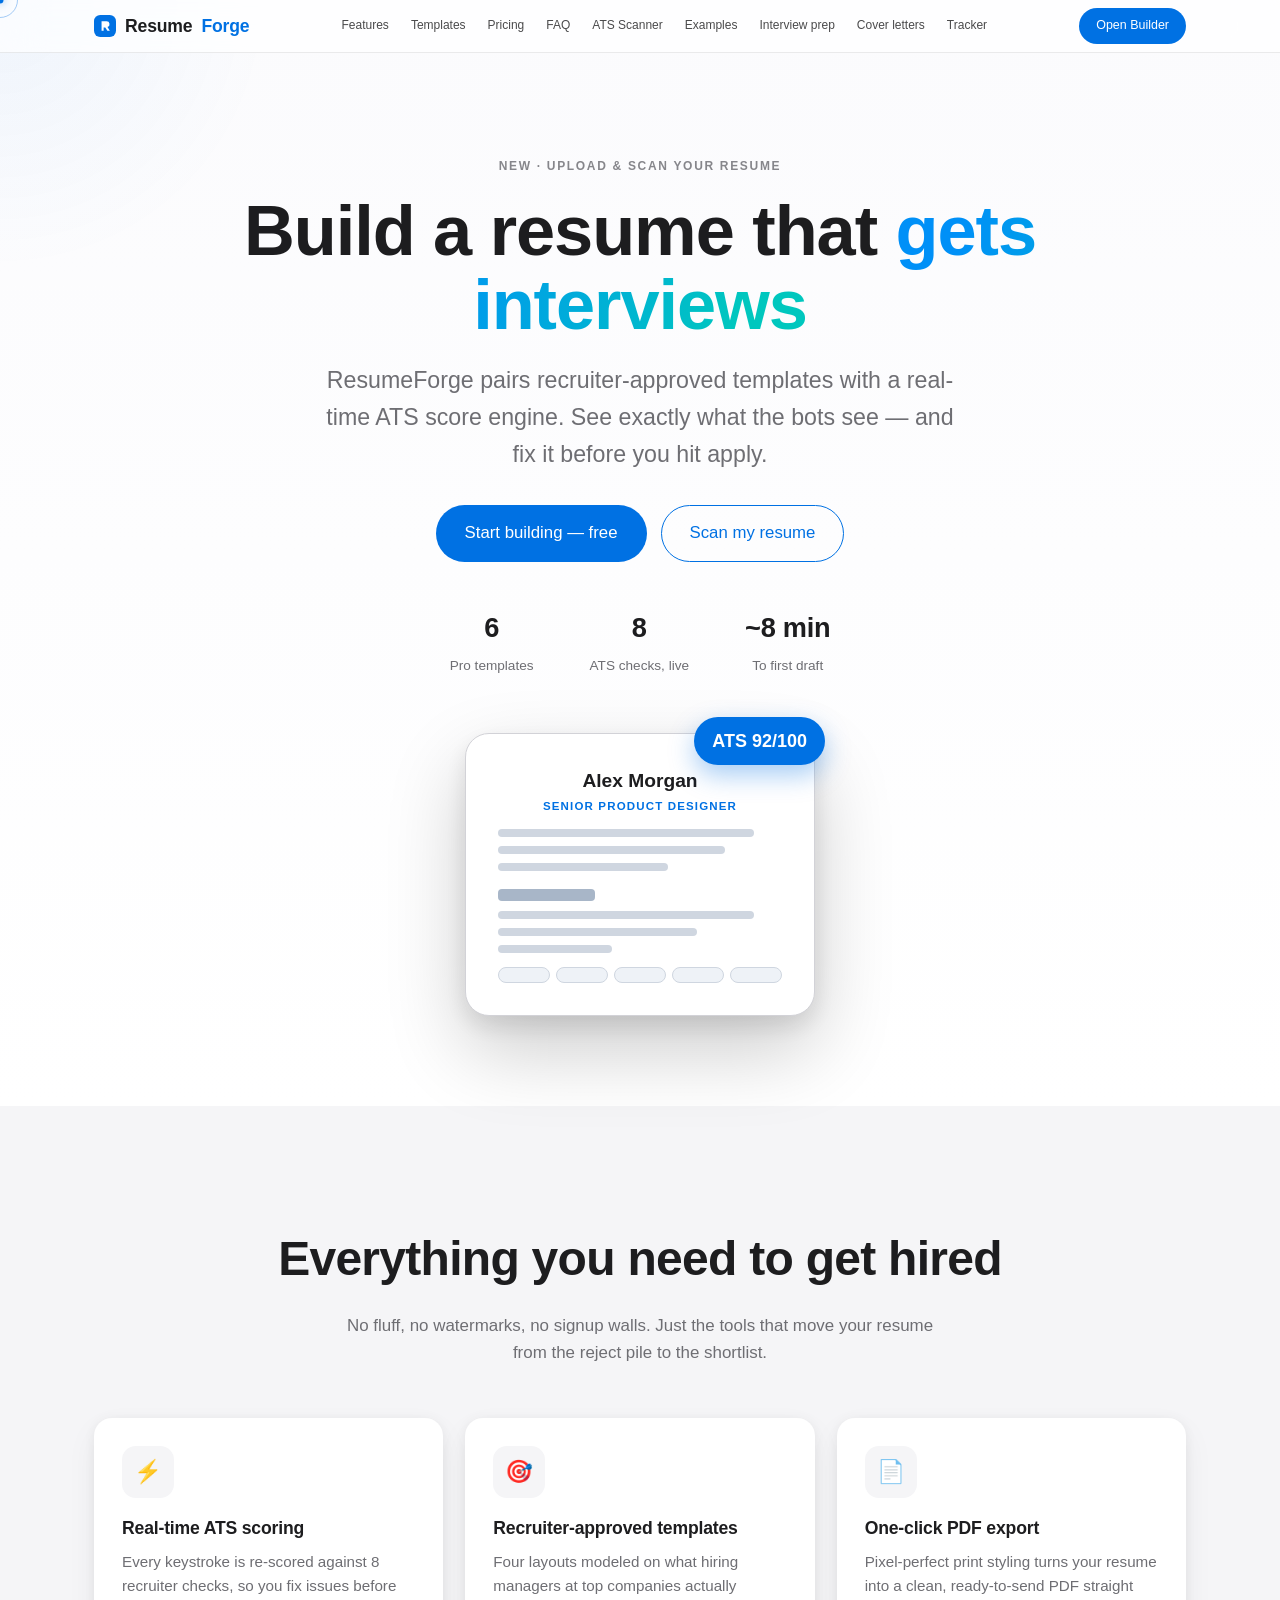
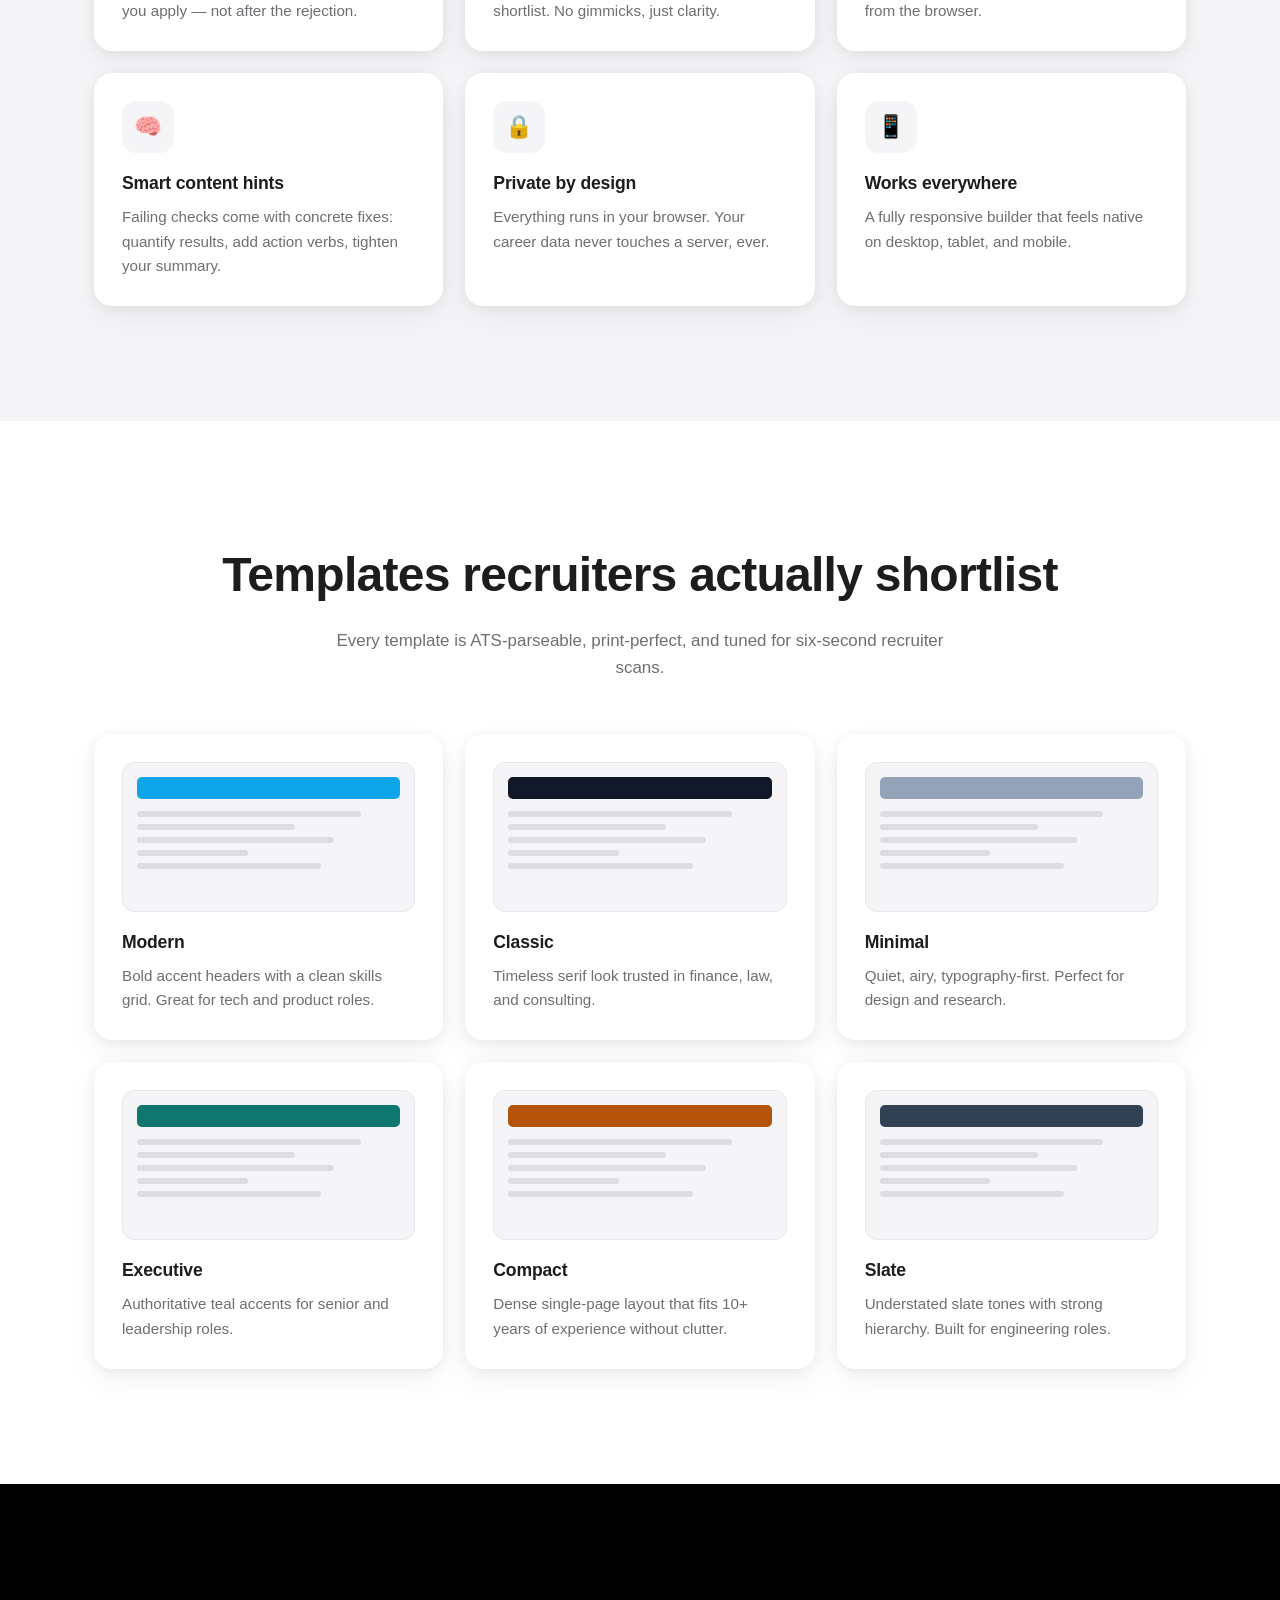
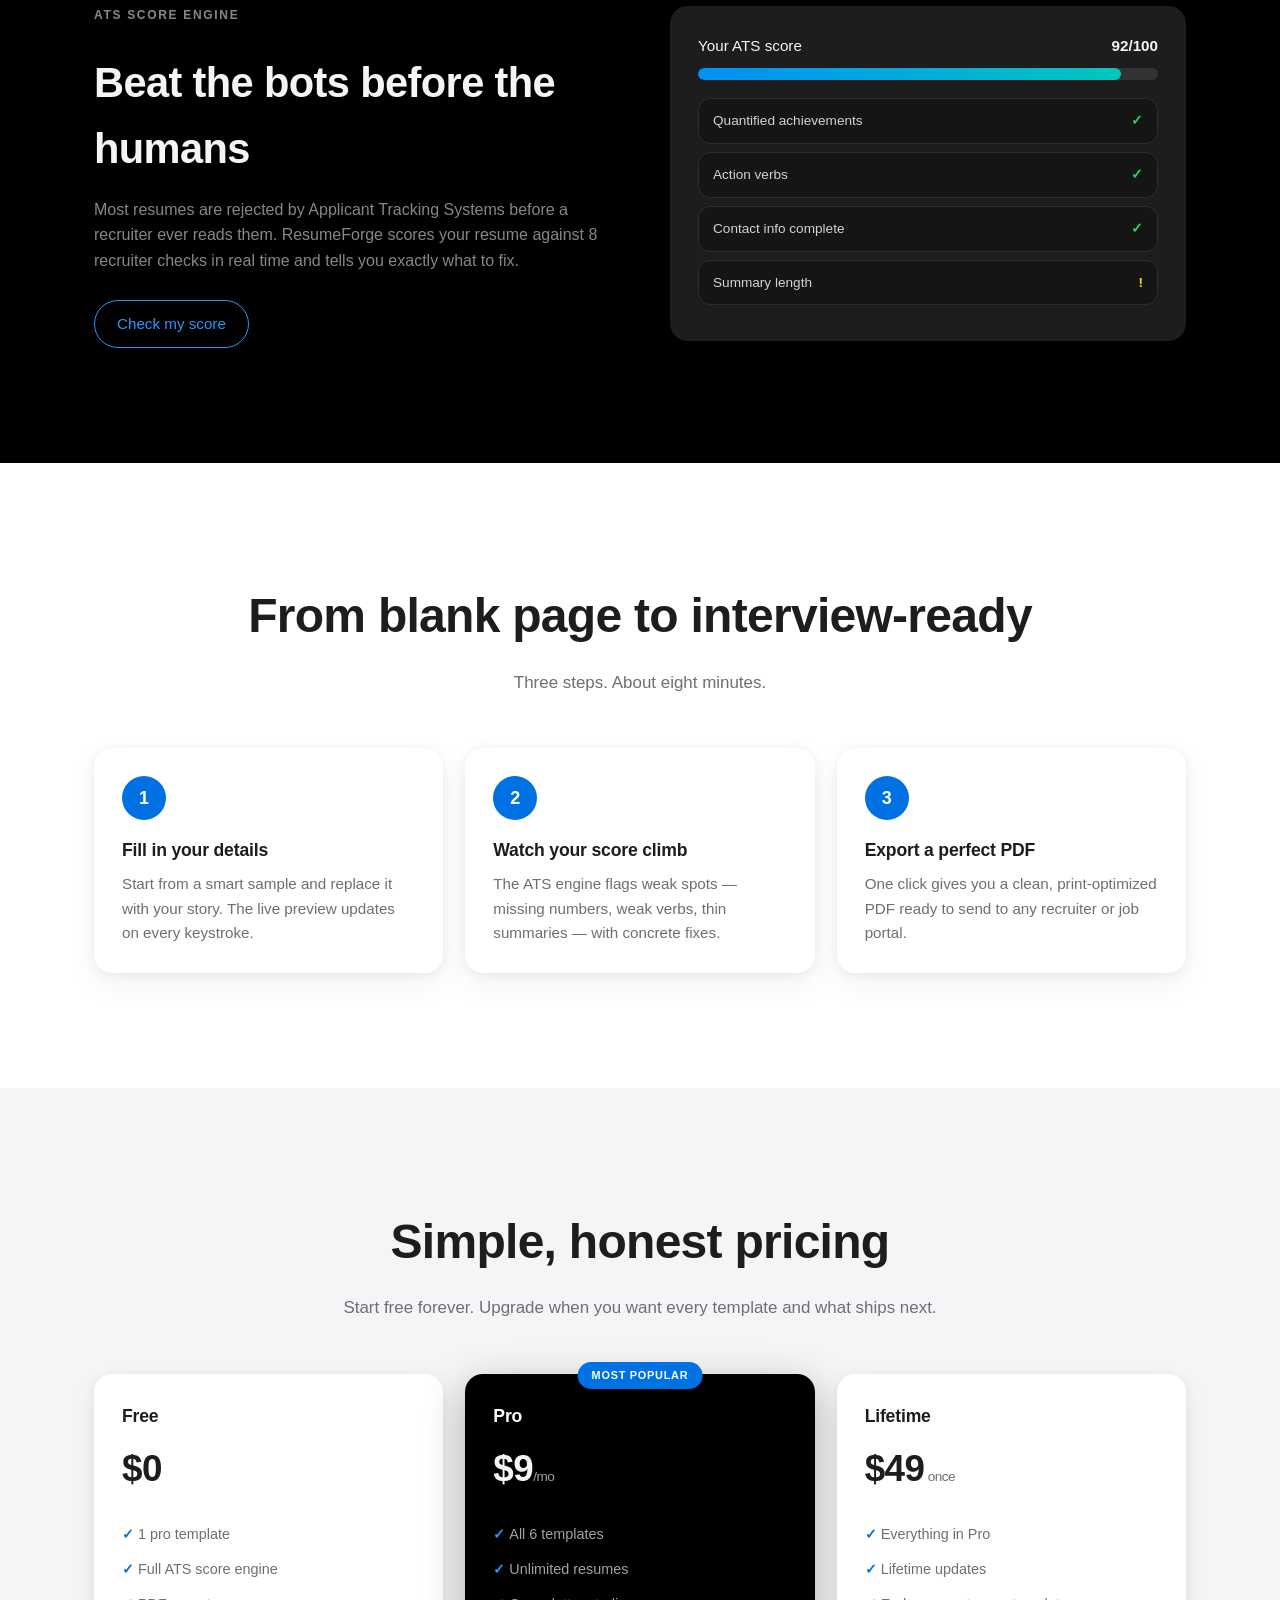
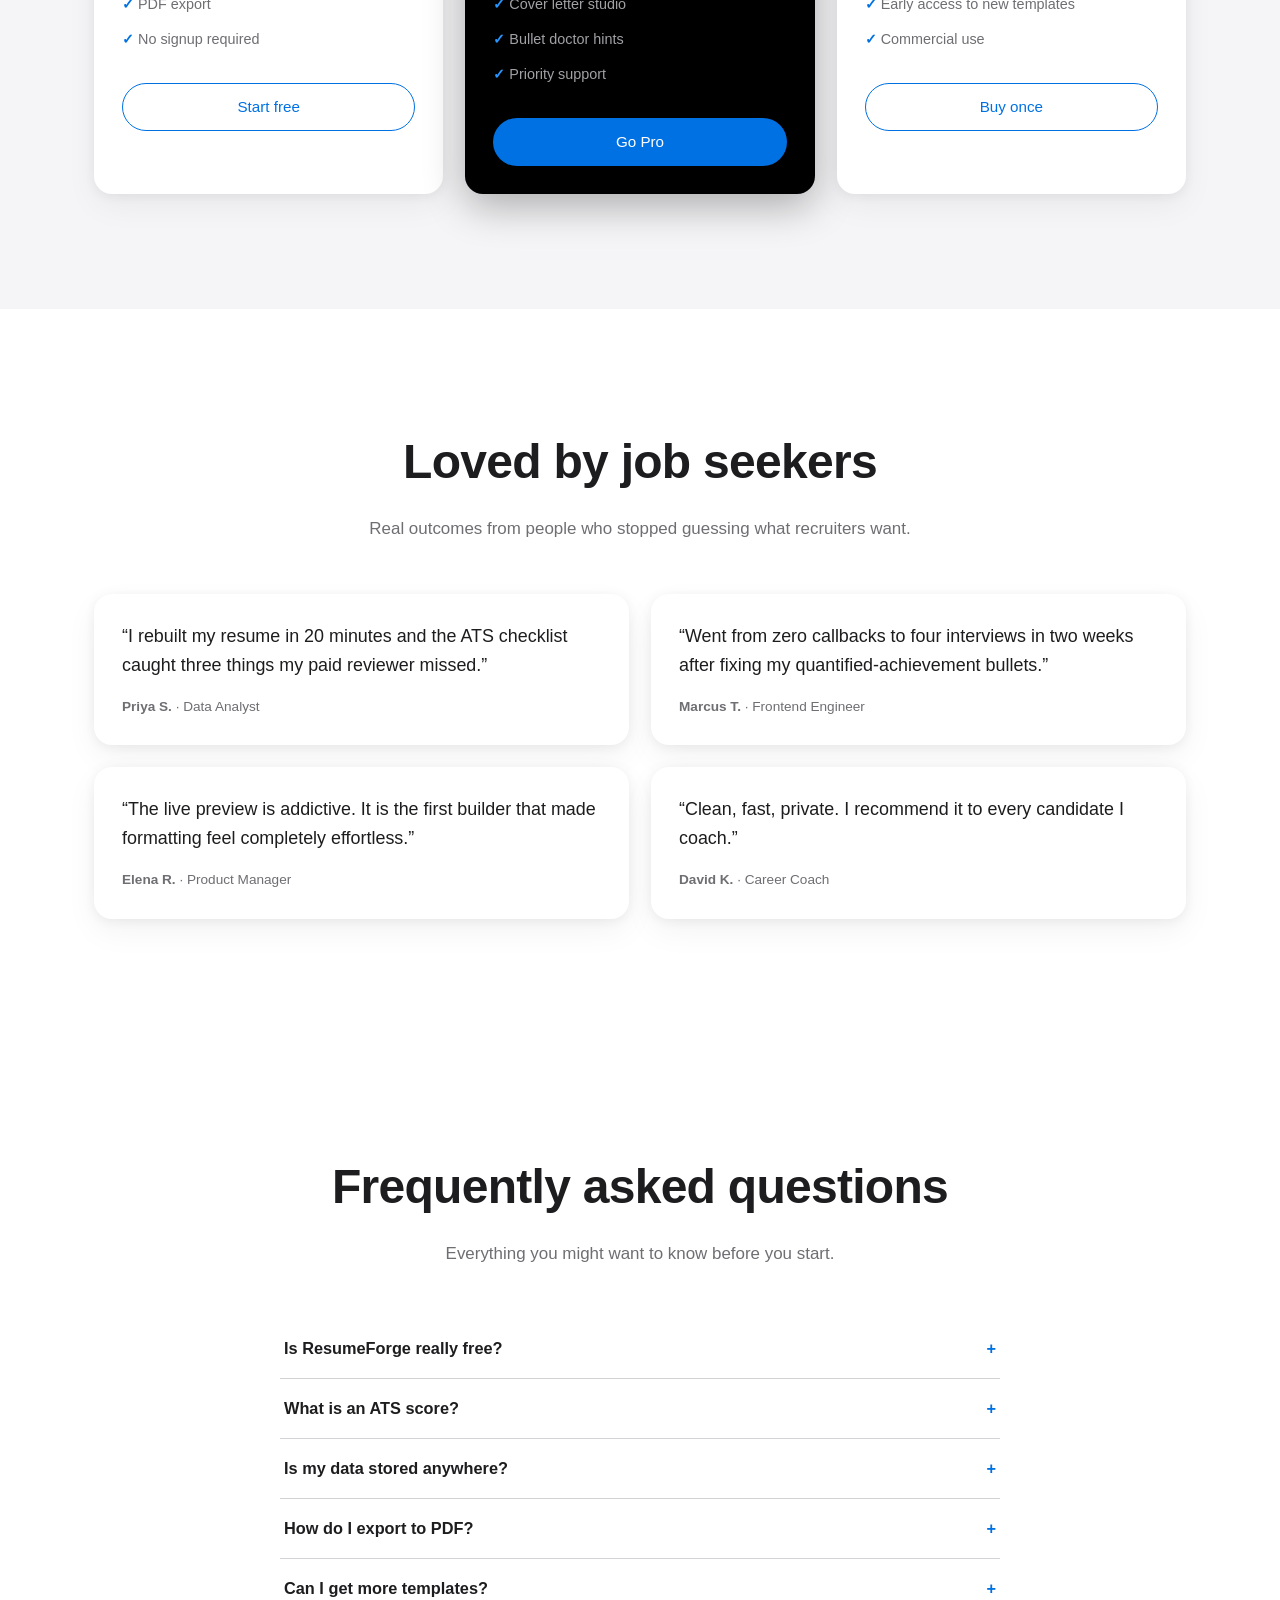
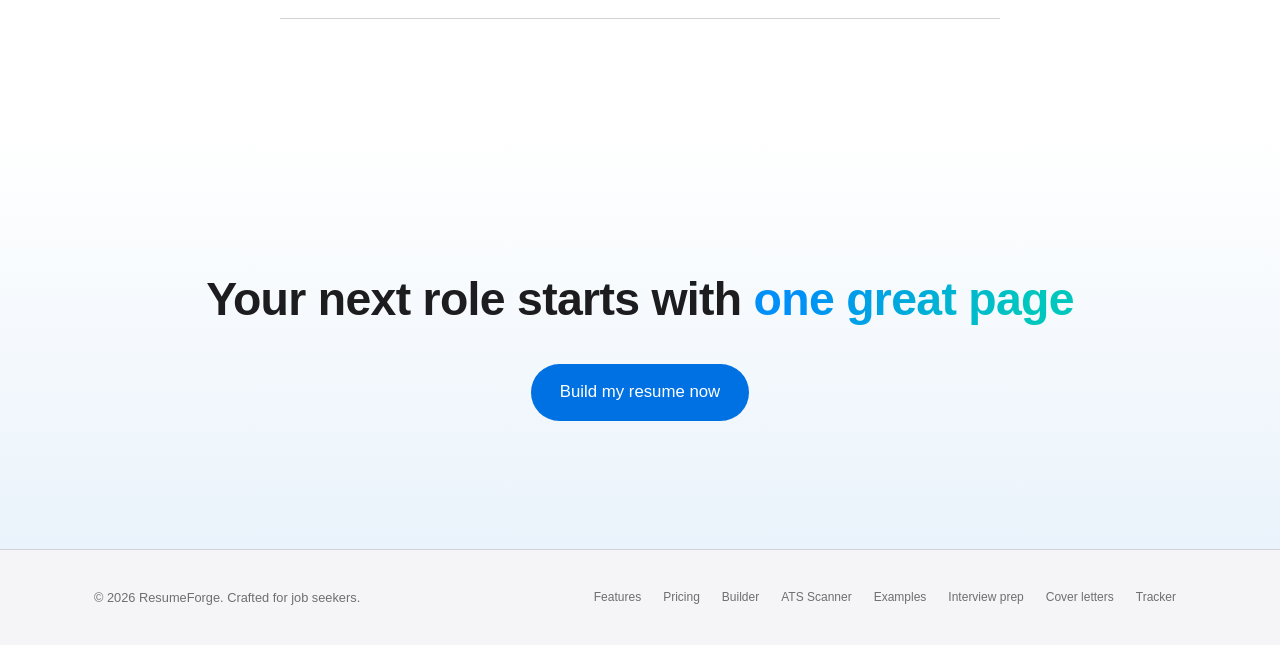
==== index.html @ 422e39b4 "fix: hero card permanently visible — remove GSAP/reveal opacity conflict" ====
<!doctype html>
<html lang="en">
<head>
<meta charset="utf-8">
<meta name="viewport" content="width=device-width,initial-scale=1">
<title>ResumeForge — Build a resume that gets interviews</title>
<meta name="description" content="ResumeForge combines recruiter-approved templates with a real-time ATS score engine. Build, score, and export your resume — free, private, in your browser.">
<link rel="stylesheet" href="css/base.css">
<link rel="stylesheet" href="css/landing.css">
<link rel="icon" type="image/svg+xml" href="favicon.svg">
<meta property="og:title" content="ResumeForge — Build a resume that gets interviews">
<meta property="og:description" content="Recruiter-approved templates + a real-time ATS score engine. Free, private, in your browser.">
<meta property="og:type" content="website">
<meta name="theme-color" content="#ffffff">
</head>
<body>
<nav class="nav">
<div class="container nav-inner">
<a class="logo" href="index.html"><svg width="22" height="22" viewBox="0 0 32 32" aria-hidden="true"><defs><linearGradient id="lg1" x1="0" y1="0" x2="1" y2="1"><stop offset="0" stop-color="#0071e3"/><stop offset=".55" stop-color="#00a2ff"/><stop offset="1" stop-color="#00c7be"/></linearGradient></defs><rect width="32" height="32" rx="9" fill="#0071e3"/><path d="M11 23V9h7.2a4.3 4.3 0 0 1 1.4 8.4L23 23h-3.6l-3-5H14v5z" fill="#fff"/></svg>Resume<span>Forge</span></a>
<div class="nav-links">
<a href="#features">Features</a>
<a href="#templates">Templates</a>
<a href="#pricing">Pricing</a>
<a href="#faq">FAQ</a>
<a href="scan.html">ATS Scanner</a>
<a href="examples.html">Examples</a>
<a href="interview.html">Interview prep</a>
<a href="coverletter.html">Cover letters</a>
<a href="tracker.html">Tracker</a>
</div>
<a class="btn btn-primary" href="builder.html">Open Builder</a>
</div>
</nav>
<header class="hero">
<div class="container hero-inner">
<div class="hero-copy reveal in">
<span class="badge">New · Upload &amp; scan your resume</span>
<h1>Build a resume that <span class="grad">gets interviews</span></h1>
<p class="lead">ResumeForge pairs recruiter-approved templates with a real-time ATS score engine. See exactly what the bots see — and fix it before you hit apply.</p>
<div class="hero-cta">
<a class="btn btn-primary btn-lg" href="builder.html">Start building — free</a>
<a class="btn btn-ghost btn-lg" href="scan.html">Scan my resume</a>
</div>
<div class="hero-stats">
<div><strong>6</strong><span>Pro templates</span></div>
<div><strong>8</strong><span>ATS checks, live</span></div>
<div><strong>~8 min</strong><span>To first draft</span></div>
</div>
</div>
<div class="mock-wrap">
<div class="mock-score">ATS 92/100</div>
<div class="mock-paper">
<div class="mname">Alex Morgan</div>
<div class="mtitle">SENIOR PRODUCT DESIGNER</div>
<div class="mline w90"></div>
<div class="mline w80"></div>
<div class="mline w60"></div>
<div class="mhead"></div>
<div class="mline w90"></div>
<div class="mline w70"></div>
<div class="mline w40"></div>
<div class="mchips"><i></i><i></i><i></i><i></i><i></i></div>
</div>
</div>
</div>
</header>
<section id="features" class="section">
<div class="container">
<h2 class="section-title">Everything you need to get hired</h2>
<p class="section-sub">No fluff, no watermarks, no signup walls. Just the tools that move your resume from the reject pile to the shortlist.</p>
<div id="featureGrid" class="grid grid-3"></div>
</div>
</section>
<section id="templates" class="section">
<div class="container">
<h2 class="section-title">Templates recruiters actually shortlist</h2>
<p class="section-sub">Every template is ATS-parseable, print-perfect, and tuned for six-second recruiter scans.</p>
<div id="templateGrid" class="grid grid-3"></div>
</div>
</section>
<section id="ats" class="section ats-band">
<div class="container ats-inner">
<div class="reveal">
<span class="badge">ATS Score Engine</span>
<h2>Beat the bots before the humans</h2>
<p class="muted-p">Most resumes are rejected by Applicant Tracking Systems before a recruiter ever reads them. ResumeForge scores your resume against 8 recruiter checks in real time and tells you exactly what to fix.</p>
<a class="btn btn-ghost" href="builder.html">Check my score</a>
</div>
<div class="card reveal">
<div class="meter-head"><span>Your ATS score</span><strong>92/100</strong></div>
<div class="meter-bar"><div class="meter-fill"></div></div>
<div class="check-row"><span>Quantified achievements</span><span class="ok">✓</span></div>
<div class="check-row"><span>Action verbs</span><span class="ok">✓</span></div>
<div class="check-row"><span>Contact info complete</span><span class="ok">✓</span></div>
<div class="check-row"><span>Summary length</span><span class="warn">!</span></div>
</div>
</div>
</section>
<section class="section">
<div class="container">
<h2 class="section-title">From blank page to interview-ready</h2>
<p class="section-sub">Three steps. About eight minutes.</p>
<div class="grid grid-3">
<div class="card step reveal"><div class="stepnum">1</div><h3>Fill in your details</h3><p>Start from a smart sample and replace it with your story. The live preview updates on every keystroke.</p></div>
<div class="card step reveal"><div class="stepnum">2</div><h3>Watch your score climb</h3><p>The ATS engine flags weak spots — missing numbers, weak verbs, thin summaries — with concrete fixes.</p></div>
<div class="card step reveal"><div class="stepnum">3</div><h3>Export a perfect PDF</h3><p>One click gives you a clean, print-optimized PDF ready to send to any recruiter or job portal.</p></div>
</div>
</div>
</section>
<section id="pricing" class="section">
<div class="container">
<h2 class="section-title">Simple, honest pricing</h2>
<p class="section-sub">Start free forever. Upgrade when you want every template and what ships next.</p>
<div id="pricingGrid" class="grid grid-3"></div>
</div>
</section>
<section id="testimonials" class="section">
<div class="container">
<h2 class="section-title">Loved by job seekers</h2>
<p class="section-sub">Real outcomes from people who stopped guessing what recruiters want.</p>
<div id="testiGrid" class="grid grid-2"></div>
</div>
</section>
<section id="faq" class="section">
<div class="container">
<h2 class="section-title">Frequently asked questions</h2>
<p class="section-sub">Everything you might want to know before you start.</p>
<div id="faqList" class="faq-list"></div>
</div>
</section>
<section class="cta-band">
<div class="container">
<h2>Your next role starts with <span class="grad">one great page</span></h2>
<a class="btn btn-primary btn-lg" href="builder.html">Build my resume now</a>
</div>
</section>
<footer>
<div class="container foot-inner">
<div>© <span id="year"></span> ResumeForge. Crafted for job seekers.</div>
<div class="nav-links">
<a href="#features">Features</a>
<a href="#pricing">Pricing</a>
<a href="builder.html">Builder</a>
<a href="scan.html">ATS Scanner</a>
<a href="examples.html">Examples</a>
<a href="interview.html">Interview prep</a>
<a href="coverletter.html">Cover letters</a>
<a href="tracker.html">Tracker</a>
</div>
</div>
</footer>
<script src="js/data.js"></script>
<script src="js/ats.js"></script>
<script src="js/landing.js"></script>
<script src="vendor/gsap.min.js"></script><script src="js/fx.js"></script></body>
</html>
---- css/base.css ----
:root{
--font-body:-apple-system,BlinkMacSystemFont,'SF Pro Text','SF Pro Display','Helvetica Neue',Helvetica,Arial,sans-serif;
--bg:#fff;--alt:#f5f5f7;--dark:#000;
--text:#1d1d1f;--muted:#6e6e73;--faint:#86868b;
--blue:#0071e3;--blue-h:#0077ed;
--acc1:#0071e3;--acc2:#00a2ff;--acc3:#00c7be;
--grad:linear-gradient(108deg,#0090f7 15%,#00c7be 85%);
--radius:18px;
--ease:cubic-bezier(.16,1,.3,1);
--tr:180ms cubic-bezier(.16,1,.3,1);
--text-xs:clamp(.75rem,.7rem + .25vw,.875rem);
--text-sm:clamp(.875rem,.8rem + .35vw,1rem);
--text-base:clamp(1rem,.95rem + .25vw,1.125rem);
--text-lg:clamp(1.125rem,1rem + .75vw,1.5rem);
--text-xl:clamp(1.5rem,1.2rem + 1.25vw,2.25rem);
--text-2xl:clamp(2rem,1.2rem + 2.5vw,3.5rem);
--text-3xl:clamp(2.6rem,1.2rem + 4vw,4.75rem);
--surface:#fff;--border:#d2d2d7;
}
*{margin:0;padding:0;box-sizing:border-box}
html{scroll-behavior:smooth;-webkit-font-smoothing:antialiased;text-rendering:optimizeLegibility}
body{background:var(--bg);color:var(--text);font-family:var(--font-body);line-height:1.6;font-size:var(--text-base);min-height:100dvh}
.container{max-width:1140px;margin:0 auto;padding:0 24px}
h1{font-size:var(--text-3xl);line-height:1.05;letter-spacing:-.015em;font-weight:700}
h2,h3{letter-spacing:-.01em}
.grad{background:var(--grad);-webkit-background-clip:text;background-clip:text;color:transparent}
.badge{display:inline-block;color:var(--faint);font-size:.75rem;font-weight:600;letter-spacing:.14em;text-transform:uppercase;margin-bottom:18px}
.btn{display:inline-flex;align-items:center;justify-content:center;gap:8px;padding:11px 22px;border-radius:980px;font-weight:500;font-size:.95rem;text-decoration:none;border:1px solid transparent;cursor:pointer;white-space:nowrap;font-family:inherit;color:var(--text);transition:background var(--tr),color var(--tr),border-color var(--tr),box-shadow var(--tr),transform var(--tr)}
.btn-primary{background:var(--blue);color:#fff}
.btn-primary:hover{background:var(--blue-h);transform:translateY(-1px)}
.btn-primary:active{transform:translateY(0)}
.btn-ghost{background:transparent;color:var(--blue);border-color:var(--blue)}
.btn-ghost:hover{background:rgba(0,113,227,.08);transform:translateY(-1px)}
.btn-lg{padding:14px 28px;font-size:1.05rem}
.section{padding:clamp(70px,9vw,120px) 0}
.section-title{font-size:clamp(2rem,1rem + 3vw,3rem);font-weight:700;letter-spacing:-.015em;text-align:center}
.section-sub{color:var(--muted);text-align:center;max-width:620px;margin:14px auto 52px;font-size:1.06rem}
.grid{display:grid;gap:22px}
.grid-2{grid-template-columns:repeat(2,1fr)}
.grid-3{grid-template-columns:repeat(3,1fr)}
.grid-4{grid-template-columns:repeat(4,1fr)}
.card{background:#fff;border-radius:var(--radius);padding:28px;box-shadow:0 2px 12px rgba(0,0,0,.06),0 12px 32px rgba(0,0,0,.05);transition:transform var(--tr),box-shadow var(--tr)}
.card h3{font-size:1.1rem;margin-bottom:8px;font-weight:600}
.card p{color:var(--muted);font-size:.95rem}
a.card:hover{transform:translateY(-4px);box-shadow:0 8px 24px rgba(0,0,0,.1),0 20px 48px rgba(0,0,0,.08)}
.reveal{opacity:0;transform:translateY(22px);transition:opacity .7s var(--ease),transform .7s var(--ease)}
.reveal.in{opacity:1;transform:none}
.mock-wrap,.mock-paper{opacity:1!important}
.logo{display:inline-flex;align-items:center;gap:9px;font-weight:700;font-size:1.1rem;color:var(--text);text-decoration:none;letter-spacing:-.01em}
.logo span{color:var(--blue)}
.logo svg{display:block}
::selection{background:rgba(0,113,227,.2)}
:focus-visible{outline:2px solid var(--blue);outline-offset:3px;border-radius:8px}
.cur-dot{position:fixed;top:0;left:0;width:7px;height:7px;border-radius:50%;background:var(--blue);z-index:100000;pointer-events:none;transform:translate(-50%,-50%);box-shadow:0 0 8px rgba(0,113,227,.5)}
.cur-ring{position:fixed;top:0;left:0;width:36px;height:36px;border-radius:50%;border:1.5px solid rgba(0,113,227,.35);z-index:99999;pointer-events:none;transform:translate(-50%,-50%);transition:width .25s var(--ease),height .25s var(--ease),border-color .25s,background .25s}
.cur-ring.hot{width:60px;height:60px;border-color:rgba(0,113,227,.65);background:rgba(0,113,227,.06)}
#cursorGlow{position:fixed;top:0;left:0;width:640px;height:640px;border-radius:50%;background:radial-gradient(circle,rgba(0,113,227,.05),transparent 60%);z-index:0;pointer-events:none;transform:translate(-50%,-50%)}
@media(pointer:coarse){.cur-dot,.cur-ring,#cursorGlow{display:none}}
@media(max-width:980px){.grid-3,.grid-4{grid-template-columns:repeat(2,1fr)}}
@media(max-width:620px){.grid-2,.grid-3,.grid-4{grid-template-columns:1fr}}
@media(prefers-reduced-motion:reduce){*,*::before,*::after{animation-duration:.01ms!important;animation-iteration-count:1!important;transition-duration:.01ms!important;scroll-behavior:auto!important}}
---- css/landing.css ----
.nav{position:fixed;top:0;left:0;right:0;z-index:50;background:rgba(255,255,255,.72);backdrop-filter:blur(20px) saturate(180%);-webkit-backdrop-filter:blur(20px) saturate(180%);border-bottom:1px solid rgba(0,0,0,.08)}
.nav-inner{display:flex;align-items:center;justify-content:space-between;height:52px}
.nav-links{display:flex;gap:2px}
.nav-links a{color:#1d1d1f;opacity:.8;text-decoration:none;font-size:.75rem;font-weight:400;padding:6px 10px;border-radius:8px;white-space:nowrap;transition:opacity var(--tr),background var(--tr)}
.nav-links a:hover{opacity:1;background:rgba(0,0,0,.05)}
.nav .btn{padding:7px 16px;font-size:.78rem}
.hero{padding:150px 0 90px;text-align:center;background:linear-gradient(180deg,#fbfbfd,#fff)}
.hero-inner{display:flex;flex-direction:column;align-items:center;gap:54px}
.hero-copy{max-width:860px}
.lead{color:var(--muted);font-size:clamp(1.1rem,1rem + .6vw,1.45rem);margin:20px auto 32px;max-width:640px;font-weight:400}
.hero-cta{display:flex;gap:14px;flex-wrap:wrap;justify-content:center}
.hero-stats{display:flex;gap:56px;margin-top:44px;flex-wrap:wrap;justify-content:center}
.hero-stats>div{text-align:center}
.hero-stats strong{font-size:1.7rem;display:block;letter-spacing:-.01em}
.hero-stats span{color:var(--muted);font-size:.85rem}
.mock-wrap{position:relative;max-width:430px;margin:0 auto;animation:floaty 7s ease-in-out infinite;perspective:900px}
.mock-wrap::before{content:'';position:absolute;inset:-50px -70px;background:radial-gradient(50% 50% at 50% 50%,rgba(0,113,227,.12),transparent 70%);z-index:-1}
@keyframes floaty{0%,100%{transform:translateY(0)}50%{transform:translateY(-10px)}}
.mock-paper{background:#fff;color:#1d1d1f;border:1px solid #d2d2d7;border-radius:24px;padding:32px;box-shadow:0 10px 24px rgba(0,0,0,.10),0 34px 80px rgba(0,0,0,.20);transition:transform .35s var(--ease);will-change:transform}
.mname{font-weight:700;font-size:1.2rem}
.mtitle{color:var(--blue);font-size:.72rem;font-weight:600;letter-spacing:.1em;margin-bottom:14px}
.mline{height:8px;border-radius:4px;background:#cfd6e0;margin:9px 0}
.mline.w90{width:90%}.mline.w80{width:80%}.mline.w70{width:70%}.mline.w60{width:60%}.mline.w40{width:40%}
.mhead{height:12px;width:34%;border-radius:4px;background:#a8b6c8;margin:18px 0 10px}
.mchips{display:flex;gap:6px;flex-wrap:wrap;margin-top:14px}
.mchips i{display:block;height:16px;width:52px;border-radius:8px;background:#eef2f7;border:1px solid #cfd6e0}
.mock-score{position:absolute;top:-16px;right:-10px;background:var(--blue);color:#fff;padding:10px 18px;border-radius:999px;font-weight:700;box-shadow:0 10px 26px rgba(0,113,227,.35);z-index:2;animation:scorePulse 3.5s ease-in-out infinite}
@keyframes scorePulse{0%,100%{box-shadow:0 10px 26px rgba(0,113,227,.3)}50%{box-shadow:0 12px 36px rgba(0,113,227,.5)}}
#features{background:var(--alt)}
.feature .icon{font-size:1.4rem;width:52px;height:52px;display:flex;align-items:center;justify-content:center;background:#f5f5f7;border-radius:14px;margin-bottom:16px}
.template{text-decoration:none;color:var(--text)}
.thumb{background:#f5f5f7;border:1px solid #e8e8ed;border-radius:12px;padding:14px;margin-bottom:16px;min-height:150px}
.thumb .tbar{height:22px;background:var(--acc,#0071e3);border-radius:5px;margin-bottom:12px}
.tline{height:6px;background:#dcdce1;border-radius:3px;margin:7px 0}
.step .stepnum{width:44px;height:44px;border-radius:50%;background:var(--blue);color:#fff;display:flex;align-items:center;justify-content:center;font-weight:700;margin-bottom:16px}
.ats-band{background:#000;color:#f5f5f7}
.ats-band .badge{color:#86868b}
.ats-inner{display:grid;grid-template-columns:1fr 1fr;gap:60px;align-items:center}
.ats-inner h2{font-size:clamp(1.8rem,1rem + 2.4vw,2.6rem);letter-spacing:-.015em;margin-top:6px;font-weight:700}
.muted-p{color:#86868b;margin:14px 0 26px;font-size:1rem}
.ats-band .btn-ghost{color:#2997ff;border-color:#2997ff}
.ats-band .btn-ghost:hover{background:rgba(41,151,255,.12)}
.ats-band .card{background:#1d1d1f;box-shadow:none}
.meter-head{display:flex;justify-content:space-between;margin-bottom:10px;font-size:.95rem}
.meter-bar{height:12px;background:#333336;border-radius:999px;overflow:hidden;margin-bottom:18px}
.meter-fill{height:100%;width:92%;background:linear-gradient(90deg,#0090f7,#00c7be);border-radius:999px;animation:meterIn 1.4s var(--ease)}
@keyframes meterIn{from{width:0}}
.check-row{display:flex;justify-content:space-between;padding:11px 14px;background:#151516;border:1px solid #2d2d2f;border-radius:12px;margin:8px 0;font-size:.85rem;color:#d2d2d7}
.ok{color:#30d158;font-weight:700}
.warn{color:#ffd60a;font-weight:700}
#pricing{background:var(--alt)}
.price-card{position:relative}
.price-card.popular{background:#000;color:#f5f5f7;box-shadow:0 12px 40px rgba(0,0,0,.3)}
.price-card.popular h3{color:#fff}
.price-card.popular .plist li{color:#a1a1a6}
.pop-tag{position:absolute;top:-12px;left:50%;transform:translateX(-50%);background:var(--blue);color:#fff;font-size:.68rem;font-weight:700;padding:5px 14px;border-radius:999px;letter-spacing:.07em}
.price{font-size:2.3rem;font-weight:700;margin:10px 0;letter-spacing:-.015em}
.price small{font-size:.85rem;color:var(--muted);font-weight:400}
.price-card.popular .price small{color:#a1a1a6}
.plist{list-style:none;margin:18px 0 26px}
.plist li{padding:6px 0;color:var(--muted);font-size:.9rem}
.plist li::before{content:'\2713  ';color:var(--blue);font-weight:700}
.price-card.popular .plist li::before{color:#2997ff}
.price-card .btn{width:100%}
.testi p{font-size:1.12rem;color:var(--text);font-weight:500}
.testi .who{margin-top:16px;color:var(--muted);font-size:.85rem}
.faq-list{max-width:720px;margin:0 auto}
.faq-item{border-bottom:1px solid #d2d2d7}
.faq-q{width:100%;text-align:left;padding:20px 4px;background:none;border:none;color:var(--text);font-weight:600;font-size:1.02rem;cursor:pointer;display:flex;justify-content:space-between;font-family:inherit}
.faq-q span{color:var(--blue);font-weight:700;transition:transform .3s var(--ease)}
.faq-item.open .faq-q span{transform:rotate(45deg)}
.faq-a{max-height:0;overflow:hidden;transition:max-height .35s var(--ease),padding .35s var(--ease);color:var(--muted);padding:0 4px;font-size:.95rem}
.faq-item.open .faq-a{max-height:240px;padding-bottom:20px}
.cta-band{text-align:center;padding:clamp(90px,10vw,140px) 0;background:linear-gradient(180deg,#fff,#eaf3fb)}
.cta-band h2{font-size:clamp(1.9rem,1rem + 2.8vw,2.9rem);letter-spacing:-.015em;margin-bottom:28px;font-weight:700}
footer{background:var(--alt);border-top:1px solid #d2d2d7;padding:32px 0;color:var(--muted);font-size:.8rem}
.foot-inner{display:flex;justify-content:space-between;flex-wrap:wrap;gap:12px;align-items:center}
footer .nav-links a{color:var(--muted);opacity:1}
footer .nav-links a:hover{color:var(--text)}
@media(max-width:1060px){.nav-links{display:none}}
@media(max-width:900px){.ats-inner{grid-template-columns:1fr;gap:32px}.hero{padding:120px 0 70px}.hero-stats{gap:32px}}
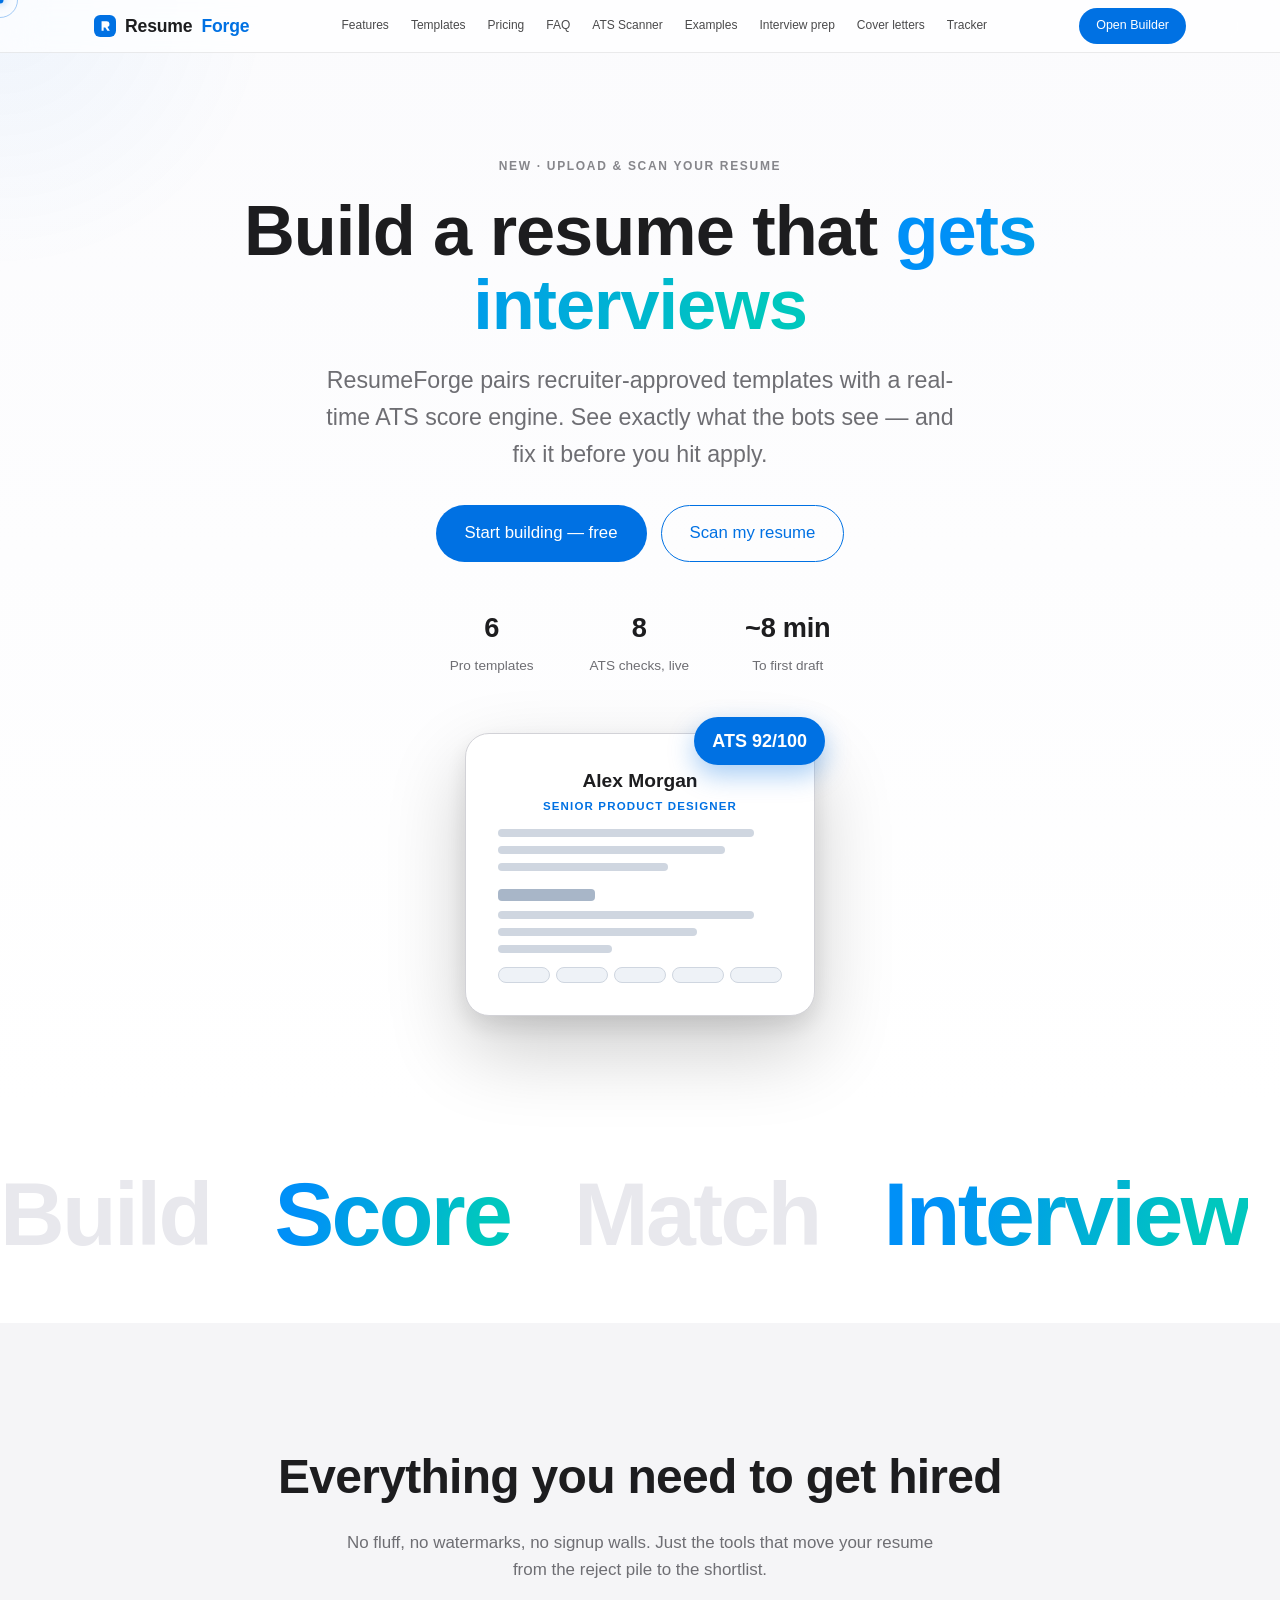
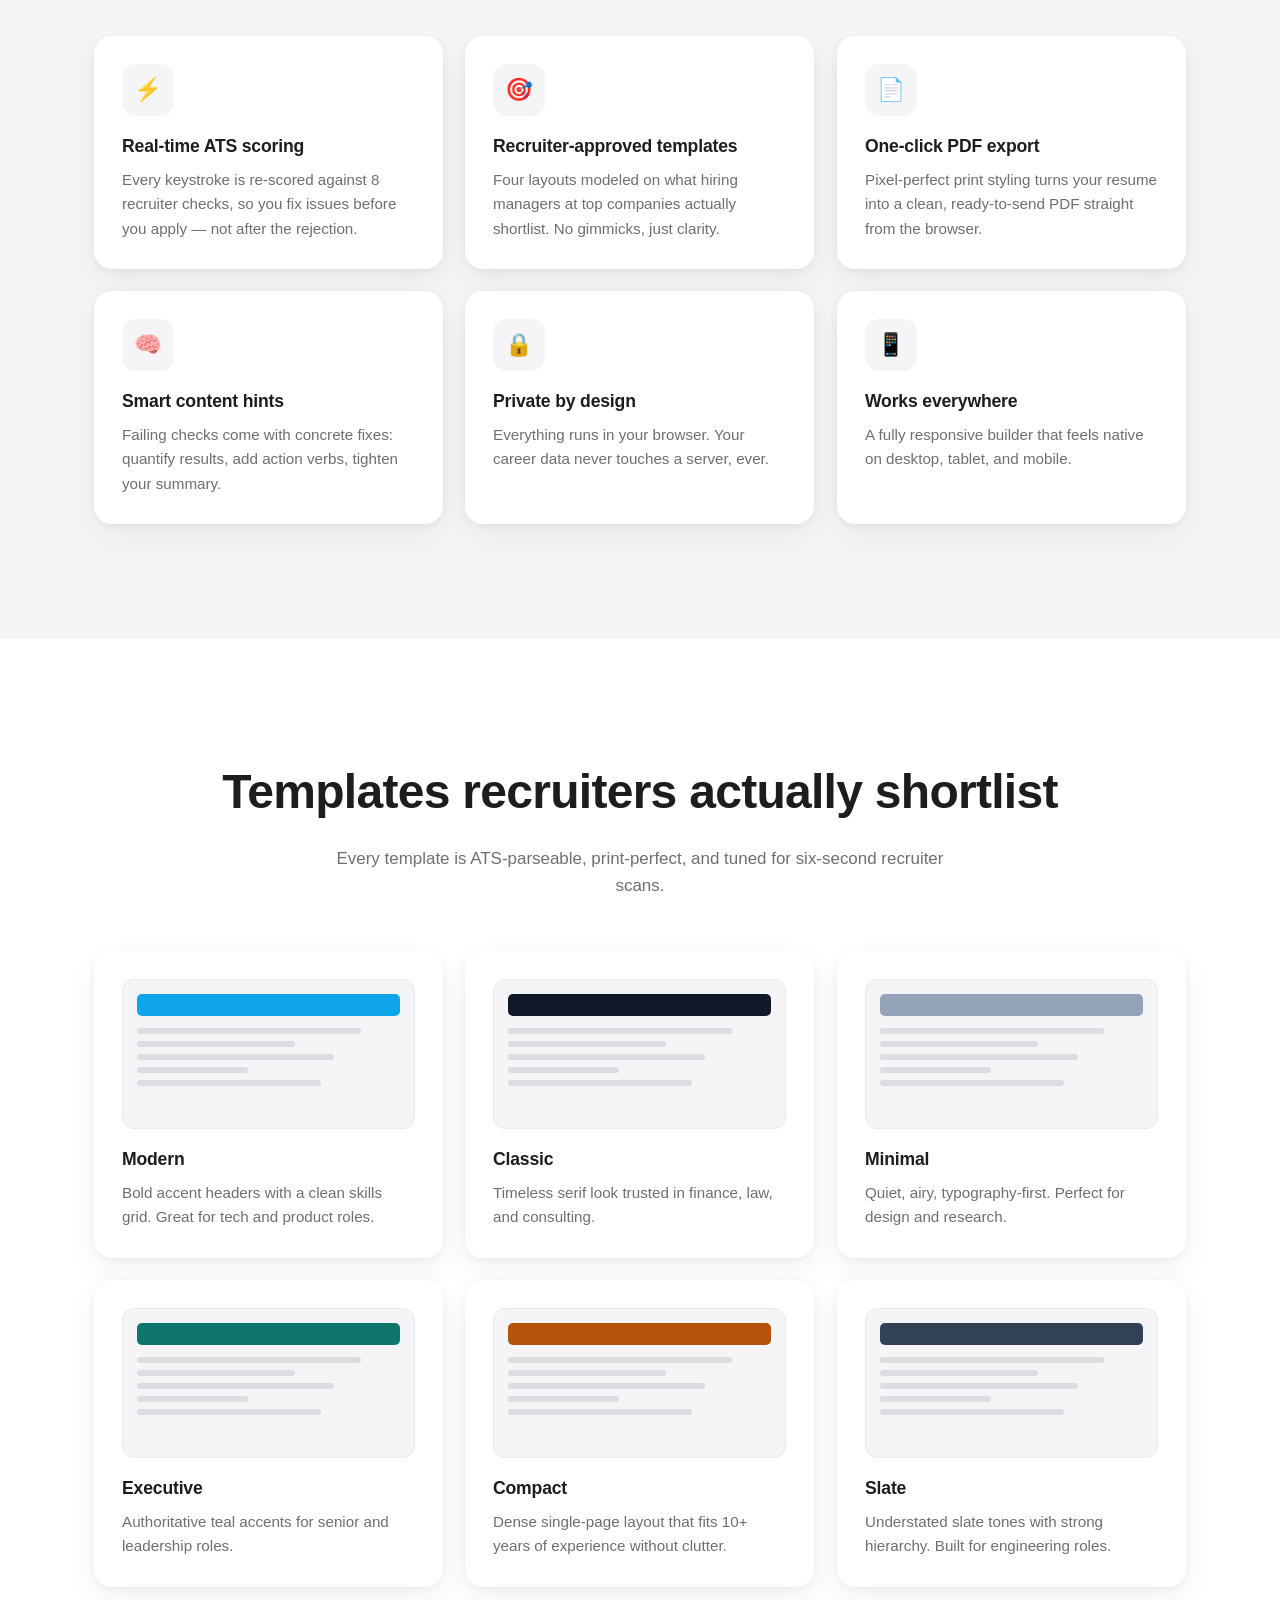
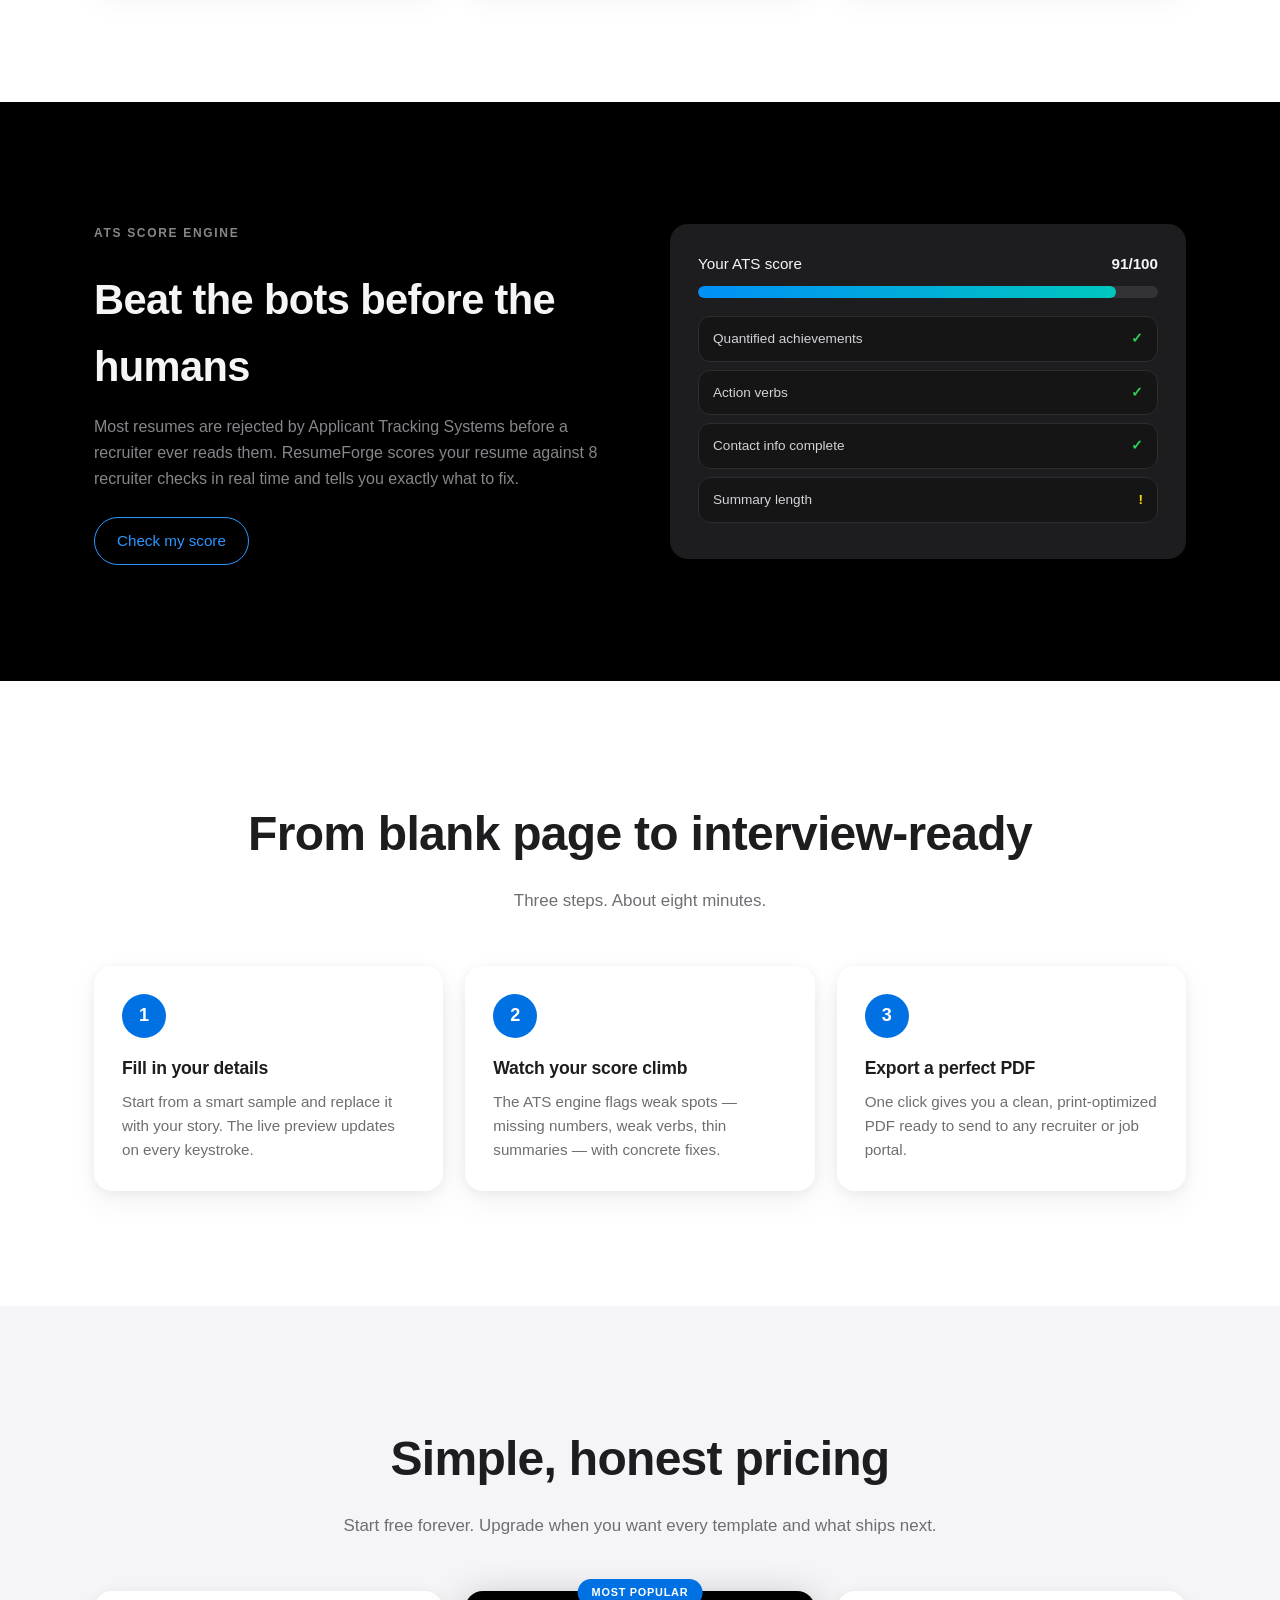
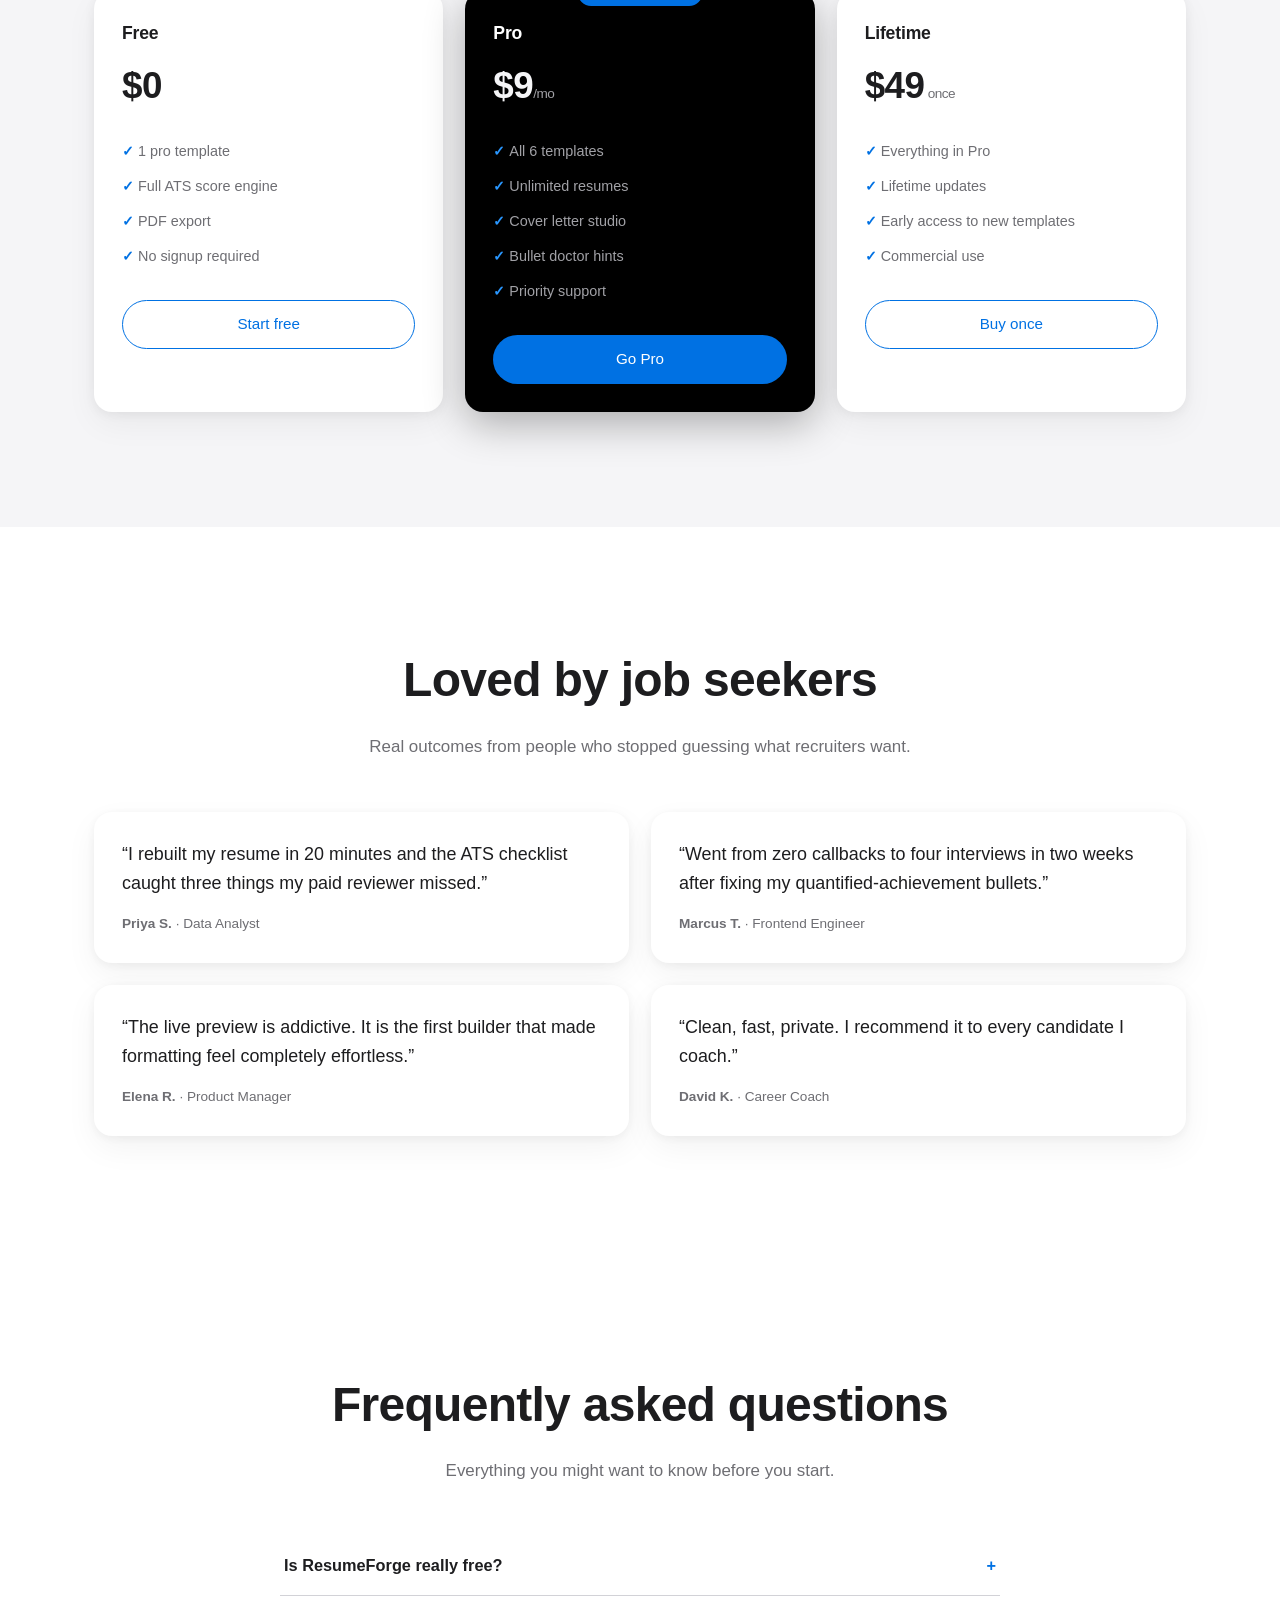
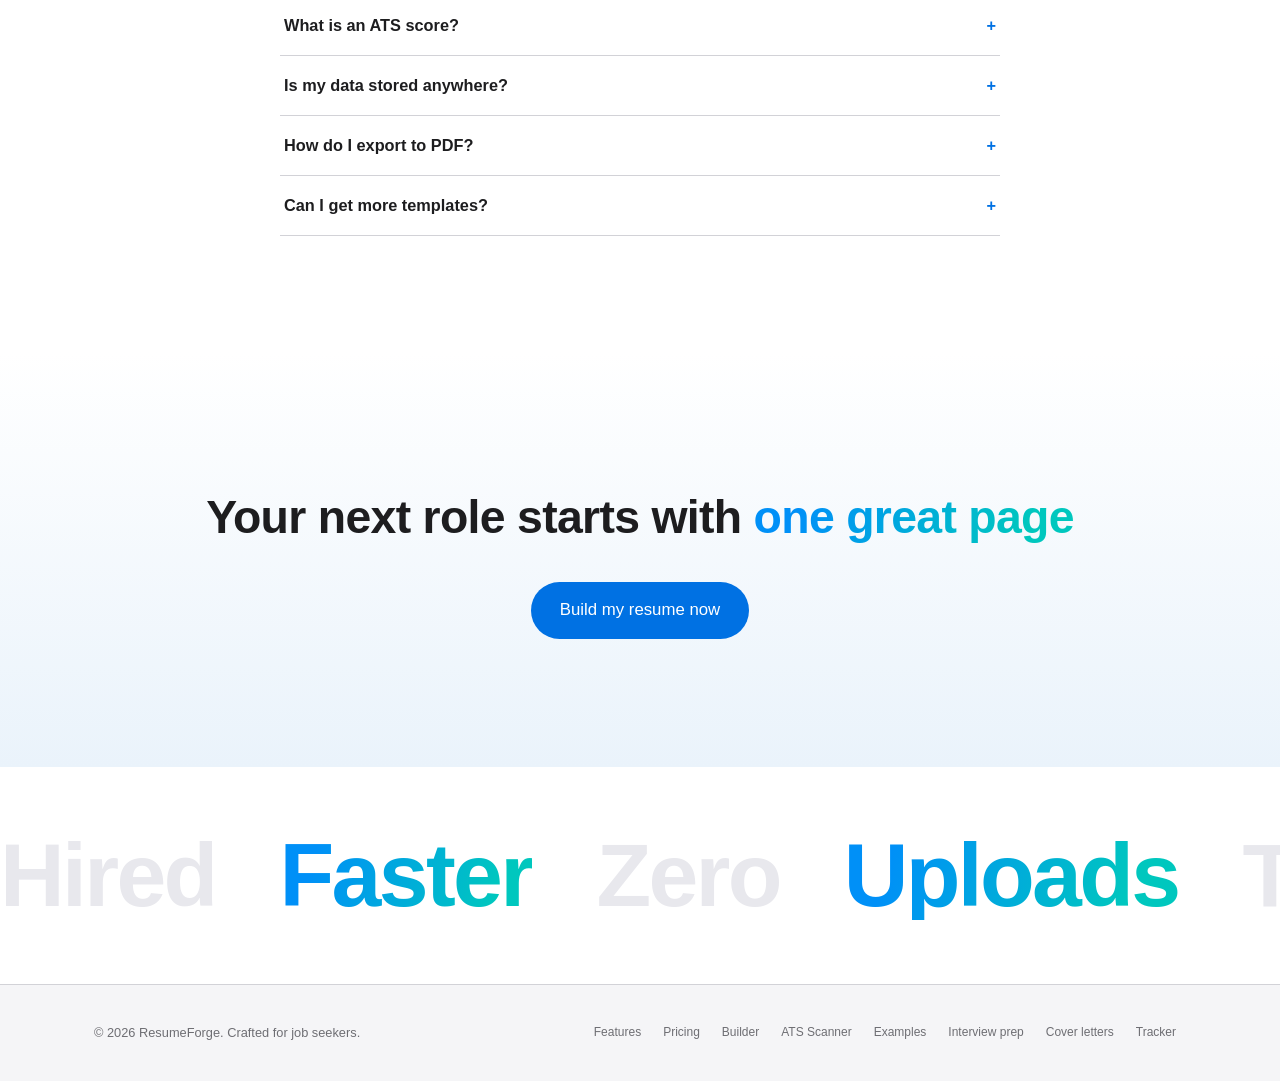
==== commit 536fe395: "feat: big motion layer — marquee ribbons, ScrollTrigger word reveals, count-up stats, scroll-filled " ====
--- a/index.html
+++ b/index.html
@@ -64,6 +64,7 @@
 </div>
 </div>
 </header>
+<div class="marquee" aria-hidden="true"><div class="marquee-track"><span>Build</span><span class="blue">Score</span><span>Match</span><span class="blue">Interview</span><span>Track</span><span class="blue">Export</span><span>Build</span><span class="blue">Score</span><span>Match</span><span class="blue">Interview</span><span>Track</span><span class="blue">Export</span></div></div>
 <section id="features" class="section">
 <div class="container">
 <h2 class="section-title">Everything you need to get hired</h2>
@@ -134,6 +135,7 @@
 <a class="btn btn-primary btn-lg" href="builder.html">Build my resume now</a>
 </div>
 </section>
+<div class="marquee marquee-rev" aria-hidden="true"><div class="marquee-track"><span>Hired</span><span class="blue">Faster</span><span>Zero</span><span class="blue">Uploads</span><span>Total</span><span class="blue">Privacy</span><span>Hired</span><span class="blue">Faster</span><span>Zero</span><span class="blue">Uploads</span><span>Total</span><span class="blue">Privacy</span></div></div>
 <footer>
 <div class="container foot-inner">
 <div>© <span id="year"></span> ResumeForge. Crafted for job seekers.</div>
@@ -152,5 +154,5 @@
 <script src="js/data.js"></script>
 <script src="js/ats.js"></script>
 <script src="js/landing.js"></script>
-<script src="vendor/gsap.min.js"></script><script src="js/fx.js"></script></body>
+<script src="vendor/gsap.min.js"></script><script src="vendor/ScrollTrigger.min.js"></script><script src="js/fx.js"></script><script src="js/motion.js"></script></body>
 </html>
--- a/css/landing.css
+++ b/css/landing.css
@@ -43,8 +43,7 @@
 .ats-band .card{background:#1d1d1f;box-shadow:none}
 .meter-head{display:flex;justify-content:space-between;margin-bottom:10px;font-size:.95rem}
 .meter-bar{height:12px;background:#333336;border-radius:999px;overflow:hidden;margin-bottom:18px}
-.meter-fill{height:100%;width:92%;background:linear-gradient(90deg,#0090f7,#00c7be);border-radius:999px;animation:meterIn 1.4s var(--ease)}
-@keyframes meterIn{from{width:0}}
+.meter-fill{height:100%;width:92%;background:linear-gradient(90deg,#0090f7,#00c7be);border-radius:999px}
 .check-row{display:flex;justify-content:space-between;padding:11px 14px;background:#151516;border:1px solid #2d2d2f;border-radius:12px;margin:8px 0;font-size:.85rem;color:#d2d2d7}
 .ok{color:#30d158;font-weight:700}
 .warn{color:#ffd60a;font-weight:700}
@@ -79,3 +78,13 @@
 footer .nav-links a:hover{color:var(--text)}
 @media(max-width:1060px){.nav-links{display:none}}
 @media(max-width:900px){.ats-inner{grid-template-columns:1fr;gap:32px}.hero{padding:120px 0 70px}.hero-stats{gap:32px}}
+.marquee{overflow:hidden;padding:64px 0;background:#fff}
+.marquee-track{display:flex;width:max-content;animation:marq 30s linear infinite}
+.marquee-track span{font-size:clamp(3rem,7vw,6rem);font-weight:700;letter-spacing:-.03em;color:#e8e8ed;margin-right:64px;line-height:1}
+.marquee-track span.blue{background:var(--grad);-webkit-background-clip:text;background-clip:text;color:transparent}
+.marquee-rev .marquee-track{animation-direction:reverse;animation-duration:36s}
+@keyframes marq{to{transform:translateX(-50%)}}
+.card{position:relative}
+.tilt{transform-style:preserve-3d;will-change:transform;overflow:hidden}
+.glare{position:absolute;inset:0;pointer-events:none;border-radius:inherit;background:radial-gradient(420px circle at var(--gx,50%) var(--gy,50%),rgba(255,255,255,.6),transparent 46%);opacity:0;transition:opacity .25s}
+.wrd{display:inline-block}
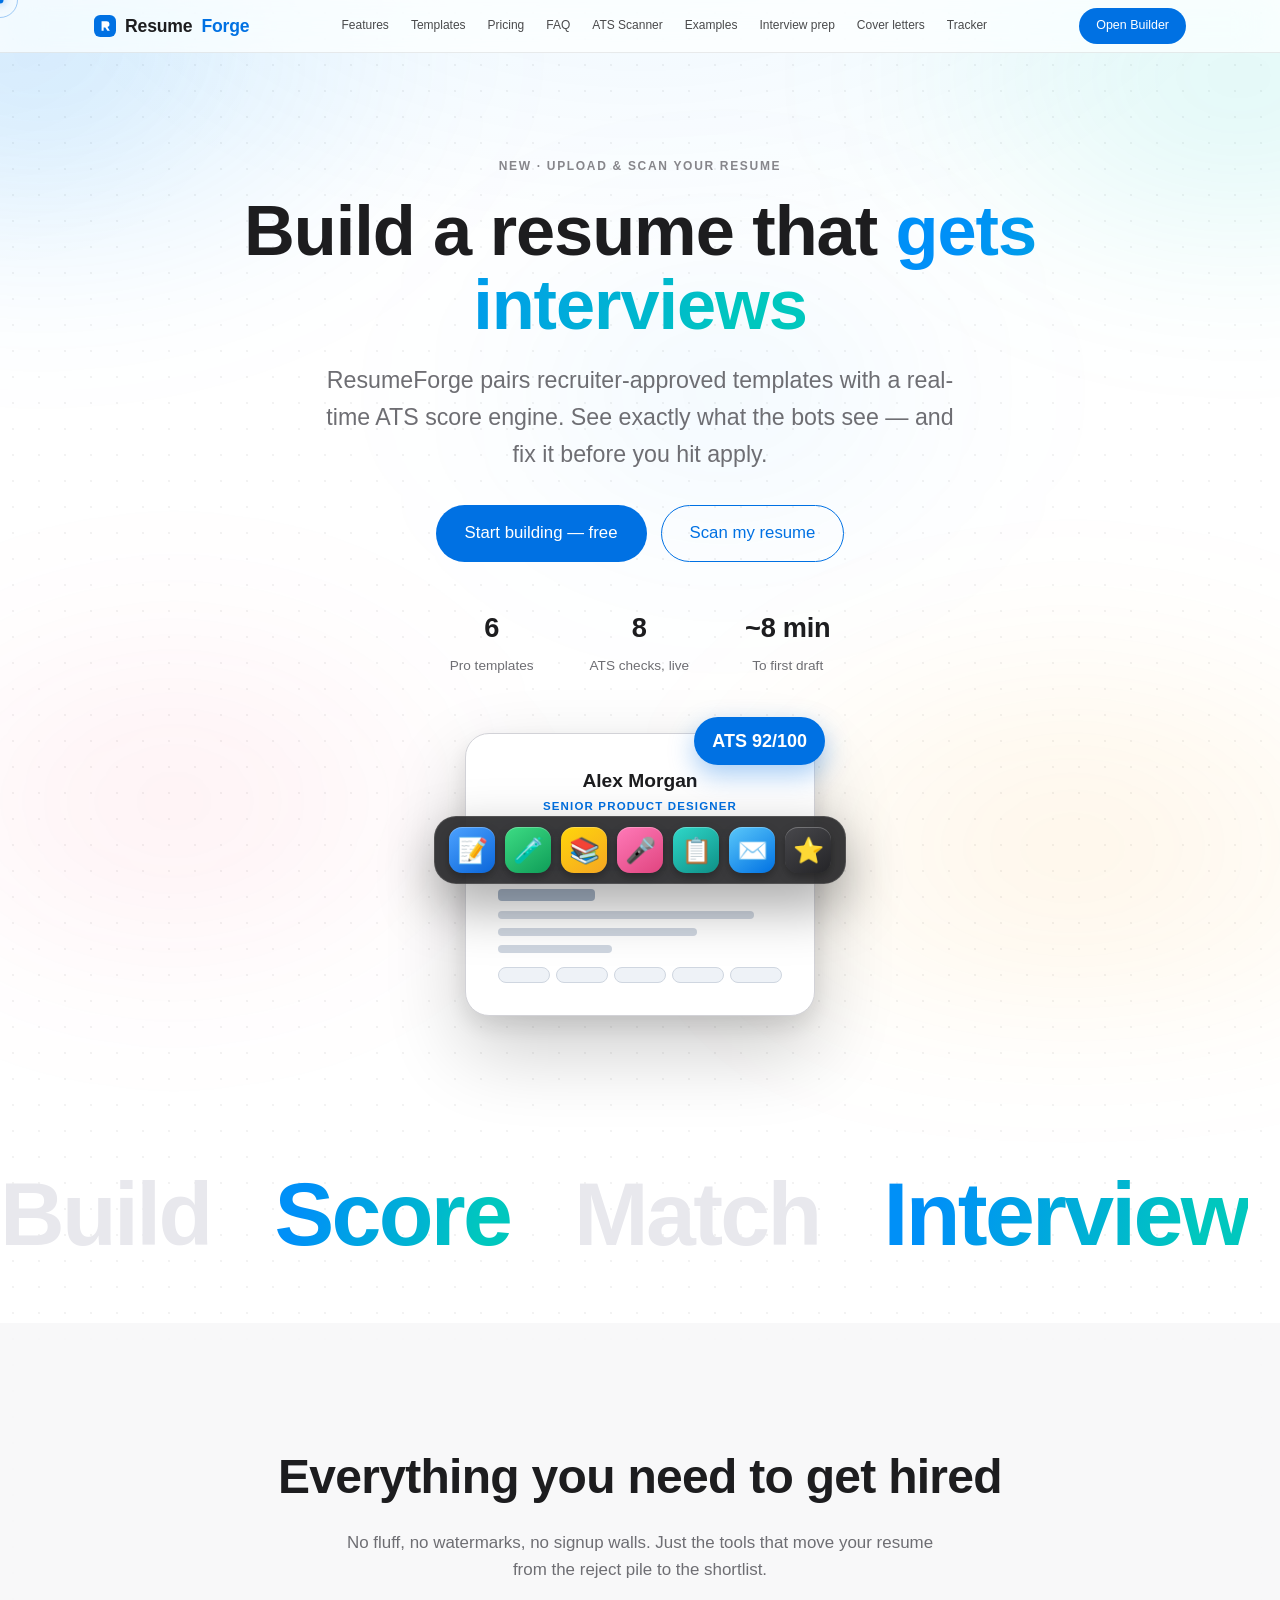
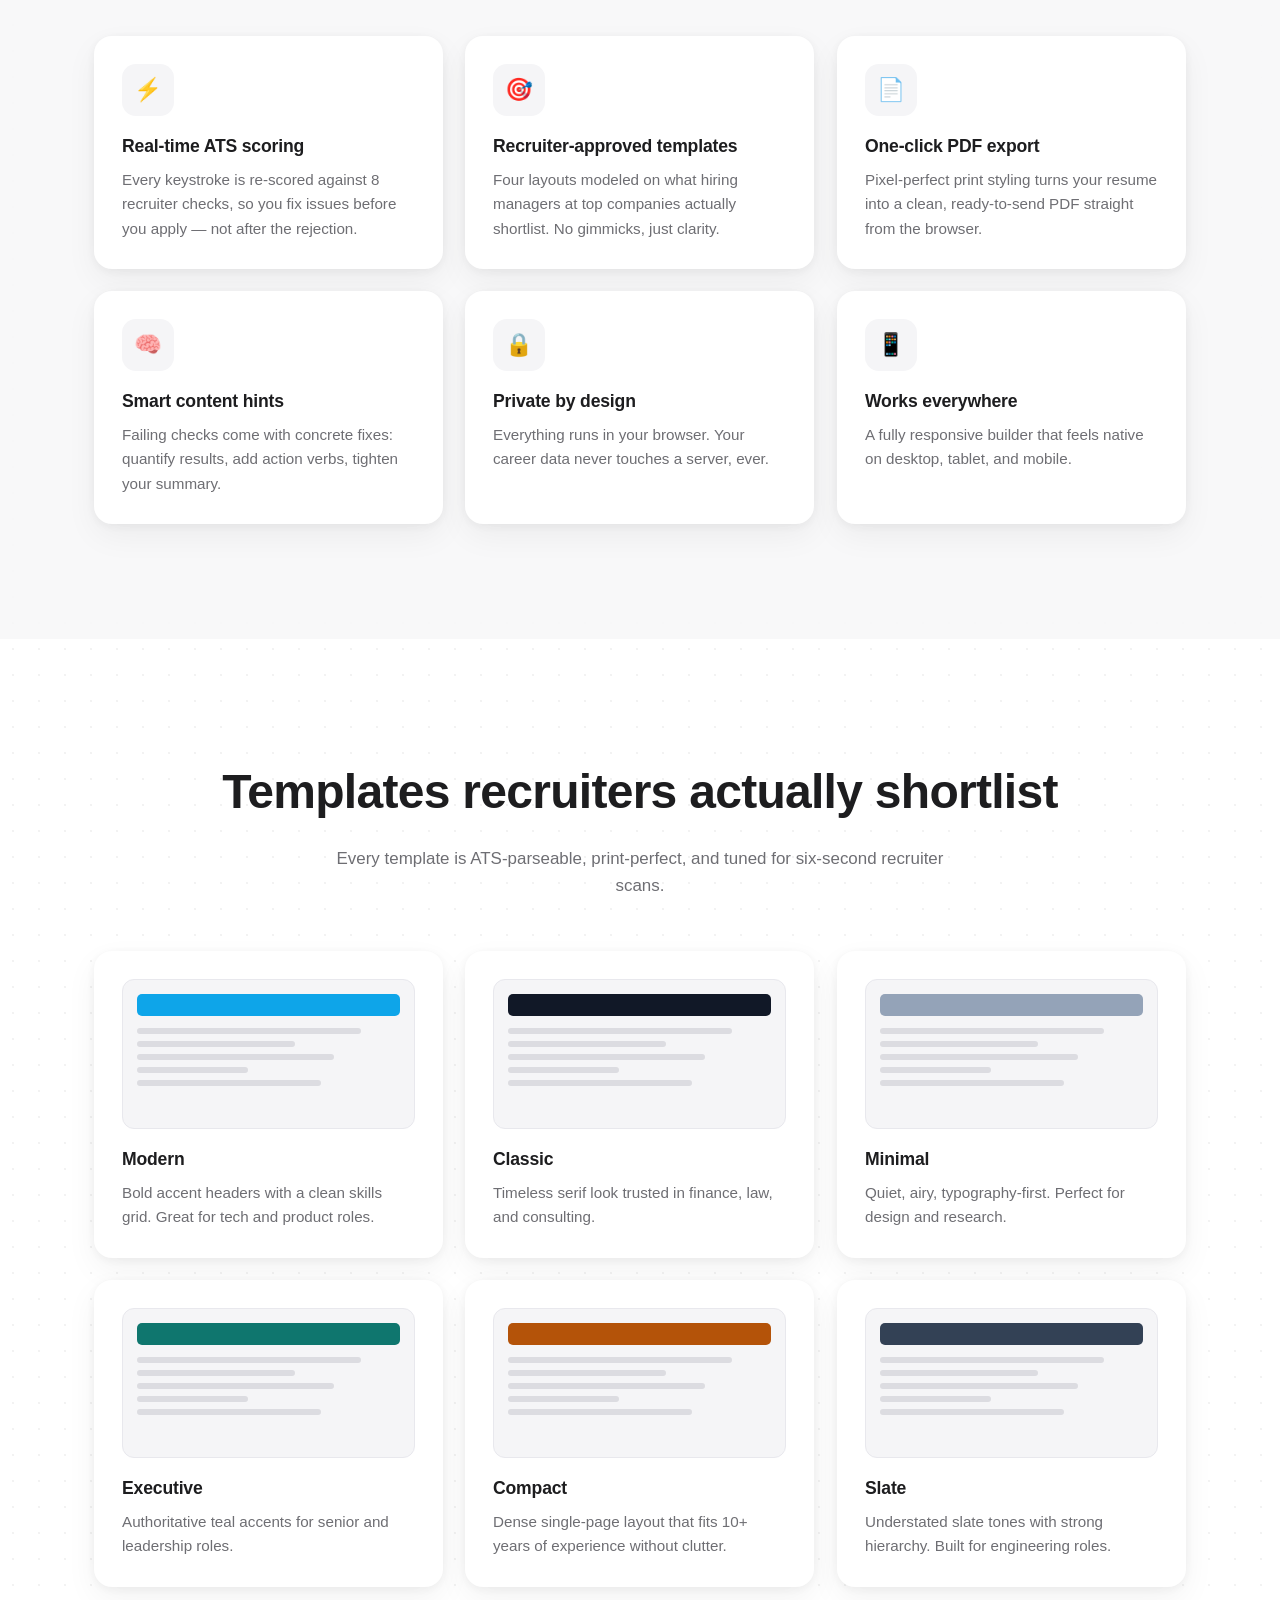
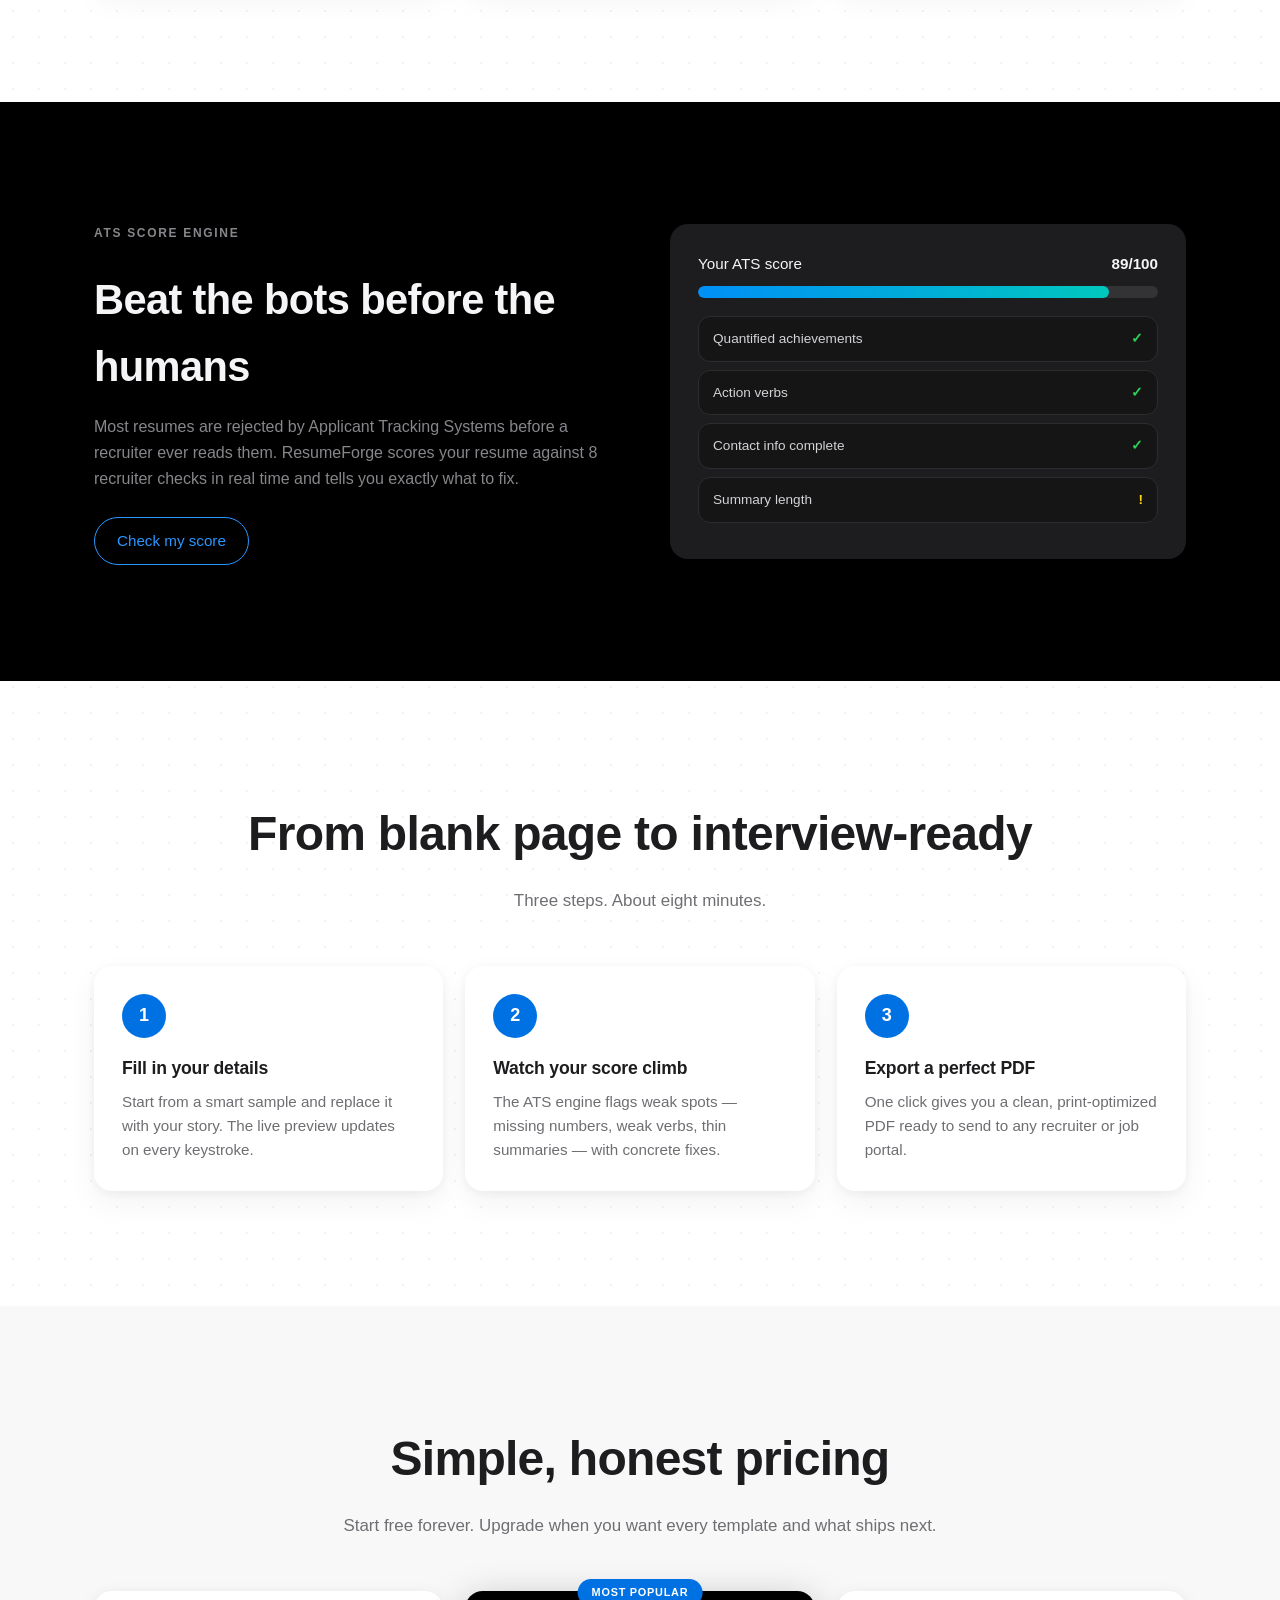
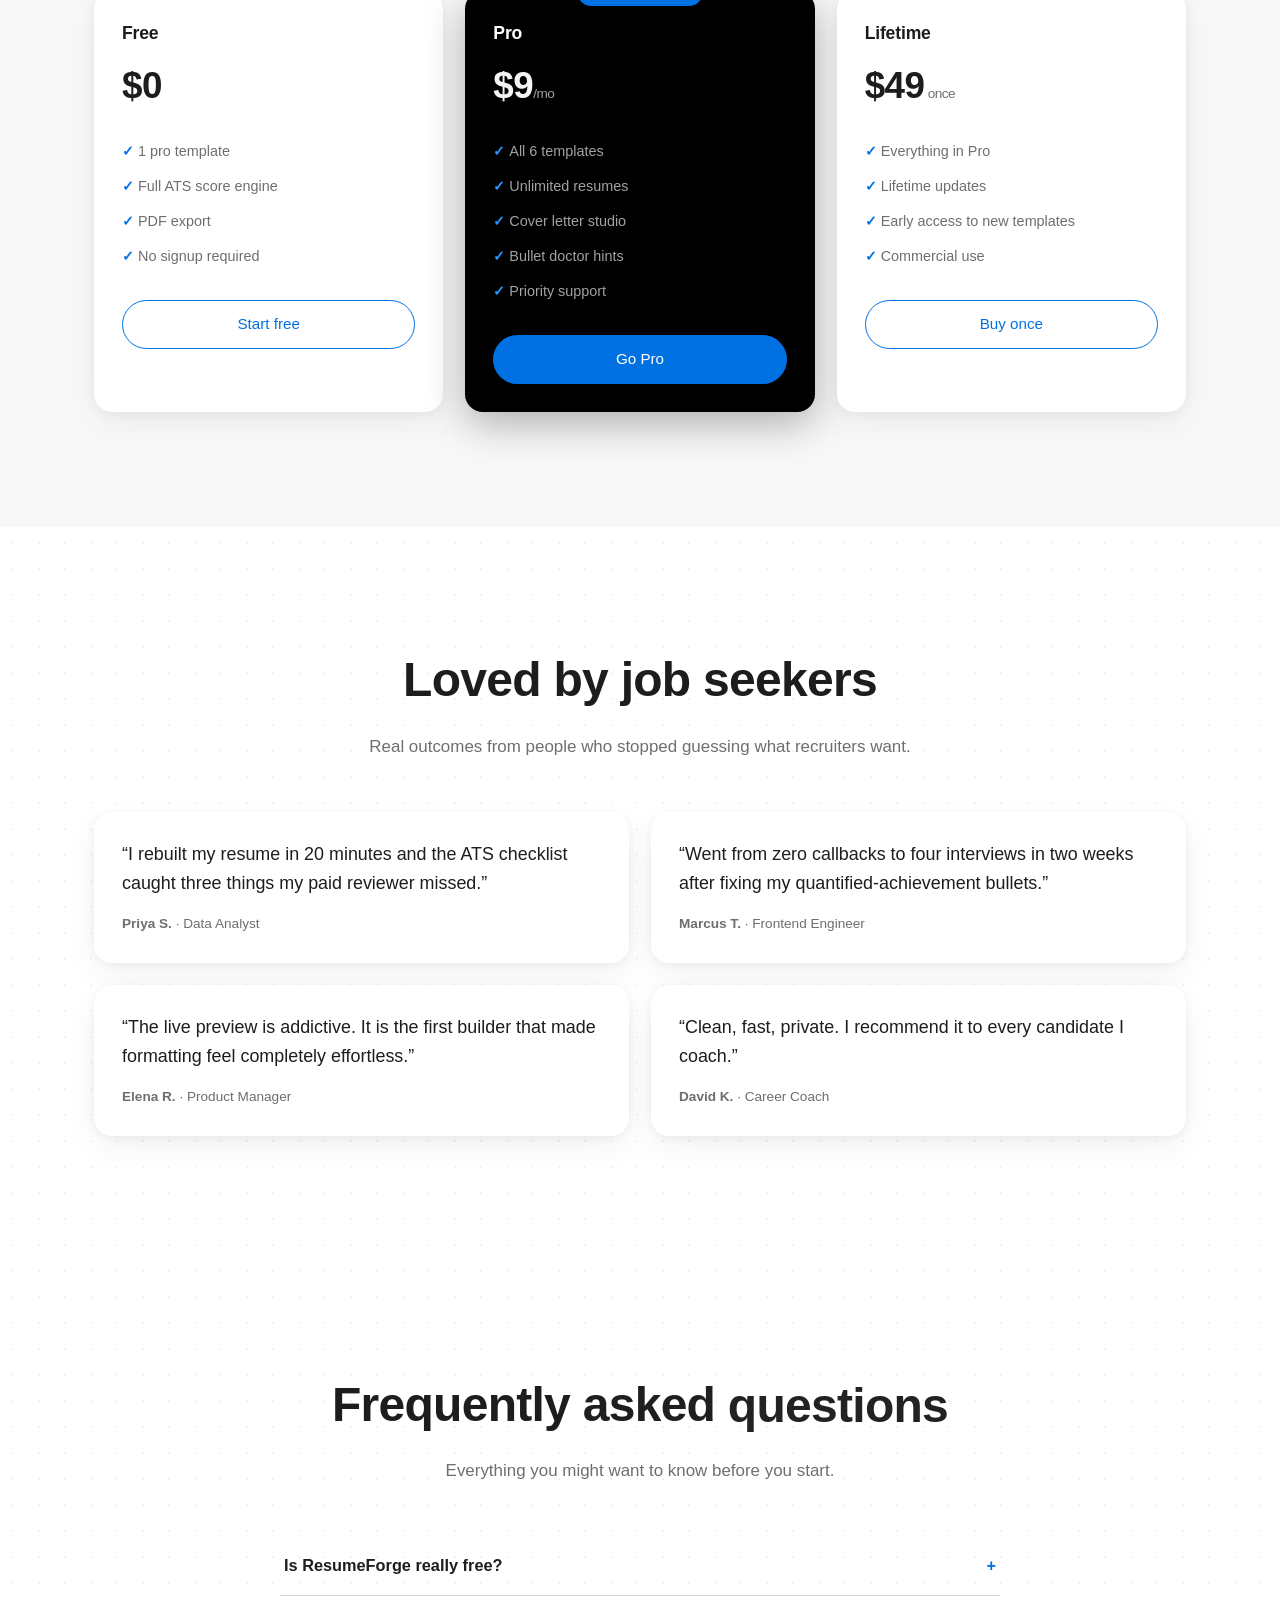
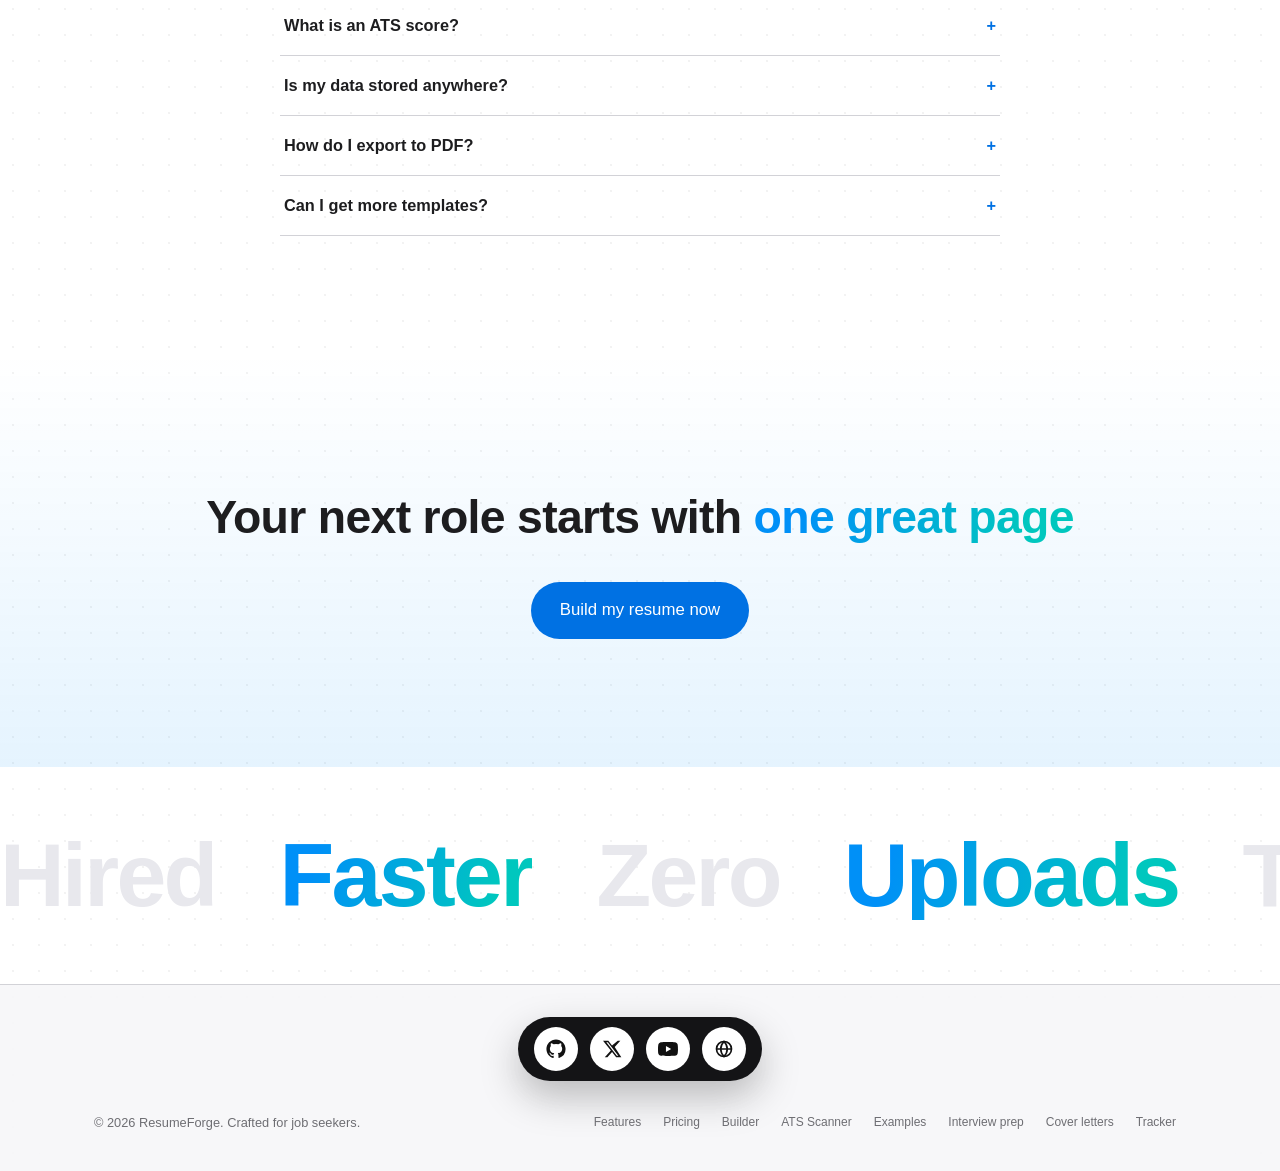
==== commit 4ff63ced: "feat: macOS-style magnifying dock, social pill dock, interactive mechanical keyboard popup in builde" ====
--- a/index.html
+++ b/index.html
@@ -7,6 +7,7 @@
 <meta name="description" content="ResumeForge combines recruiter-approved templates with a real-time ATS score engine. Build, score, and export your resume — free, private, in your browser.">
 <link rel="stylesheet" href="css/base.css">
 <link rel="stylesheet" href="css/landing.css">
+<link rel="stylesheet" href="css/dock.css">
 <link rel="icon" type="image/svg+xml" href="favicon.svg">
 <meta property="og:title" content="ResumeForge — Build a resume that gets interviews">
 <meta property="og:description" content="Recruiter-approved templates + a real-time ATS score engine. Free, private, in your browser.">
@@ -154,5 +155,5 @@
 <script src="js/data.js"></script>
 <script src="js/ats.js"></script>
 <script src="js/landing.js"></script>
-<script src="vendor/gsap.min.js"></script><script src="vendor/ScrollTrigger.min.js"></script><script src="js/fx.js"></script><script src="js/motion.js"></script></body>
+<script src="vendor/gsap.min.js"></script><script src="vendor/ScrollTrigger.min.js"></script><script src="js/fx.js"></script><script src="js/motion.js"></script><script src="js/dock.js"></script></body>
 </html>
--- a/css/base.css
+++ b/css/base.css
@@ -19,7 +19,11 @@
 }
 *{margin:0;padding:0;box-sizing:border-box}
 html{scroll-behavior:smooth;-webkit-font-smoothing:antialiased;text-rendering:optimizeLegibility}
-body{background:var(--bg);color:var(--text);font-family:var(--font-body);line-height:1.6;font-size:var(--text-base);min-height:100dvh}
+body{background-color:#fff;background-image:radial-gradient(rgba(29,29,31,.055) 1px,transparent 1px);background-size:26px 26px;color:var(--text);font-family:var(--font-body);line-height:1.6;font-size:var(--text-base);min-height:100dvh}
+body::before{content:'';position:fixed;inset:-15%;z-index:-1;pointer-events:none;background:radial-gradient(38% 34% at 14% 16%,rgba(0,144,247,.16),transparent 70%),radial-gradient(34% 30% at 86% 18%,rgba(0,199,190,.14),transparent 70%),radial-gradient(36% 32% at 76% 84%,rgba(255,159,10,.10),transparent 70%),radial-gradient(30% 28% at 22% 80%,rgba(255,55,95,.08),transparent 70%);filter:blur(70px);animation:blob1 48s ease-in-out infinite alternate}
+body::after{content:'';position:fixed;inset:-15%;z-index:-1;pointer-events:none;background:radial-gradient(26% 24% at 55% 45%,rgba(0,144,247,.07),transparent 70%);filter:blur(90px);animation:blob2 70s ease-in-out infinite alternate}
+@keyframes blob1{50%{transform:translate(3%,-2%) rotate(6deg) scale(1.06)}100%{transform:translate(-3%,2%) rotate(-5deg) scale(1.03)}}
+@keyframes blob2{100%{transform:translate(-4%,4%) scale(1.15)}}
 .container{max-width:1140px;margin:0 auto;padding:0 24px}
 h1{font-size:var(--text-3xl);line-height:1.05;letter-spacing:-.015em;font-weight:700}
 h2,h3{letter-spacing:-.01em}
--- a/css/landing.css
+++ b/css/landing.css
@@ -4,7 +4,7 @@
 .nav-links a{color:#1d1d1f;opacity:.8;text-decoration:none;font-size:.75rem;font-weight:400;padding:6px 10px;border-radius:8px;white-space:nowrap;transition:opacity var(--tr),background var(--tr)}
 .nav-links a:hover{opacity:1;background:rgba(0,0,0,.05)}
 .nav .btn{padding:7px 16px;font-size:.78rem}
-.hero{padding:150px 0 90px;text-align:center;background:linear-gradient(180deg,#fbfbfd,#fff)}
+.hero{padding:150px 0 90px;text-align:center;background:radial-gradient(900px 480px at 50% -8%,rgba(0,144,247,.08),transparent 70%)}
 .hero-inner{display:flex;flex-direction:column;align-items:center;gap:54px}
 .hero-copy{max-width:860px}
 .lead{color:var(--muted);font-size:clamp(1.1rem,1rem + .6vw,1.45rem);margin:20px auto 32px;max-width:640px;font-weight:400}
@@ -26,7 +26,7 @@
 .mchips i{display:block;height:16px;width:52px;border-radius:8px;background:#eef2f7;border:1px solid #cfd6e0}
 .mock-score{position:absolute;top:-16px;right:-10px;background:var(--blue);color:#fff;padding:10px 18px;border-radius:999px;font-weight:700;box-shadow:0 10px 26px rgba(0,113,227,.35);z-index:2;animation:scorePulse 3.5s ease-in-out infinite}
 @keyframes scorePulse{0%,100%{box-shadow:0 10px 26px rgba(0,113,227,.3)}50%{box-shadow:0 12px 36px rgba(0,113,227,.5)}}
-#features{background:var(--alt)}
+#features{background:rgba(245,245,247,.7);backdrop-filter:blur(24px);-webkit-backdrop-filter:blur(24px)}
 .feature .icon{font-size:1.4rem;width:52px;height:52px;display:flex;align-items:center;justify-content:center;background:#f5f5f7;border-radius:14px;margin-bottom:16px}
 .template{text-decoration:none;color:var(--text)}
 .thumb{background:#f5f5f7;border:1px solid #e8e8ed;border-radius:12px;padding:14px;margin-bottom:16px;min-height:150px}
@@ -47,7 +47,7 @@
 .check-row{display:flex;justify-content:space-between;padding:11px 14px;background:#151516;border:1px solid #2d2d2f;border-radius:12px;margin:8px 0;font-size:.85rem;color:#d2d2d7}
 .ok{color:#30d158;font-weight:700}
 .warn{color:#ffd60a;font-weight:700}
-#pricing{background:var(--alt)}
+#pricing{background:rgba(245,245,247,.7);backdrop-filter:blur(24px);-webkit-backdrop-filter:blur(24px)}
 .price-card{position:relative}
 .price-card.popular{background:#000;color:#f5f5f7;box-shadow:0 12px 40px rgba(0,0,0,.3)}
 .price-card.popular h3{color:#fff}
@@ -70,15 +70,15 @@
 .faq-item.open .faq-q span{transform:rotate(45deg)}
 .faq-a{max-height:0;overflow:hidden;transition:max-height .35s var(--ease),padding .35s var(--ease);color:var(--muted);padding:0 4px;font-size:.95rem}
 .faq-item.open .faq-a{max-height:240px;padding-bottom:20px}
-.cta-band{text-align:center;padding:clamp(90px,10vw,140px) 0;background:linear-gradient(180deg,#fff,#eaf3fb)}
+.cta-band{text-align:center;padding:clamp(90px,10vw,140px) 0;background:linear-gradient(180deg,rgba(255,255,255,0),rgba(0,144,247,.10))}
 .cta-band h2{font-size:clamp(1.9rem,1rem + 2.8vw,2.9rem);letter-spacing:-.015em;margin-bottom:28px;font-weight:700}
-footer{background:var(--alt);border-top:1px solid #d2d2d7;padding:32px 0;color:var(--muted);font-size:.8rem}
+footer{background:rgba(245,245,247,.75);backdrop-filter:blur(20px);-webkit-backdrop-filter:blur(20px);border-top:1px solid #d2d2d7;padding:32px 0;color:var(--muted);font-size:.8rem}
 .foot-inner{display:flex;justify-content:space-between;flex-wrap:wrap;gap:12px;align-items:center}
 footer .nav-links a{color:var(--muted);opacity:1}
 footer .nav-links a:hover{color:var(--text)}
 @media(max-width:1060px){.nav-links{display:none}}
 @media(max-width:900px){.ats-inner{grid-template-columns:1fr;gap:32px}.hero{padding:120px 0 70px}.hero-stats{gap:32px}}
-.marquee{overflow:hidden;padding:64px 0;background:#fff}
+.marquee{overflow:hidden;padding:64px 0}
 .marquee-track{display:flex;width:max-content;animation:marq 30s linear infinite}
 .marquee-track span{font-size:clamp(3rem,7vw,6rem);font-weight:700;letter-spacing:-.03em;color:#e8e8ed;margin-right:64px;line-height:1}
 .marquee-track span.blue{background:var(--grad);-webkit-background-clip:text;background-clip:text;color:transparent}
--- a/css/dock.css
+++ b/css/dock.css
@@ -0,0 +1,8 @@
+.dock{position:fixed;bottom:16px;left:50%;transform:translateX(-50%);z-index:80;display:flex;align-items:flex-end;gap:10px;background:rgba(24,24,27,.85);backdrop-filter:blur(20px);-webkit-backdrop-filter:blur(20px);border:1px solid rgba(255,255,255,.12);border-radius:22px;padding:10px 14px;box-shadow:0 22px 54px rgba(0,0,0,.35)}
+.dock-item{width:46px;height:46px;border-radius:13px;display:flex;align-items:center;justify-content:center;font-size:25px;transform-origin:bottom center;position:relative;text-decoration:none;will-change:transform;box-shadow:inset 0 1px 0 rgba(255,255,255,.25),0 4px 10px rgba(0,0,0,.3)}
+.dock-item::after{content:attr(data-label);position:absolute;bottom:calc(100% + 12px);left:50%;transform:translateX(-50%);background:rgba(24,24,27,.92);color:#fff;font-size:.68rem;font-weight:500;padding:4px 10px;border-radius:8px;opacity:0;pointer-events:none;transition:opacity .2s;white-space:nowrap}
+.dock-item:hover::after{opacity:1}
+.sdock{display:flex;align-items:center;gap:12px;background:#141416;border-radius:999px;padding:10px 16px;margin:0 auto 26px;width:max-content;box-shadow:0 16px 38px rgba(0,0,0,.25)}
+.sd-item{width:44px;height:44px;border-radius:50%;background:#fff;display:flex;align-items:center;justify-content:center;transform-origin:center bottom;color:#111;will-change:transform}
+.sd-item svg{width:20px;height:20px}
+@media(max-width:900px),(pointer:coarse){.dock{display:none}}
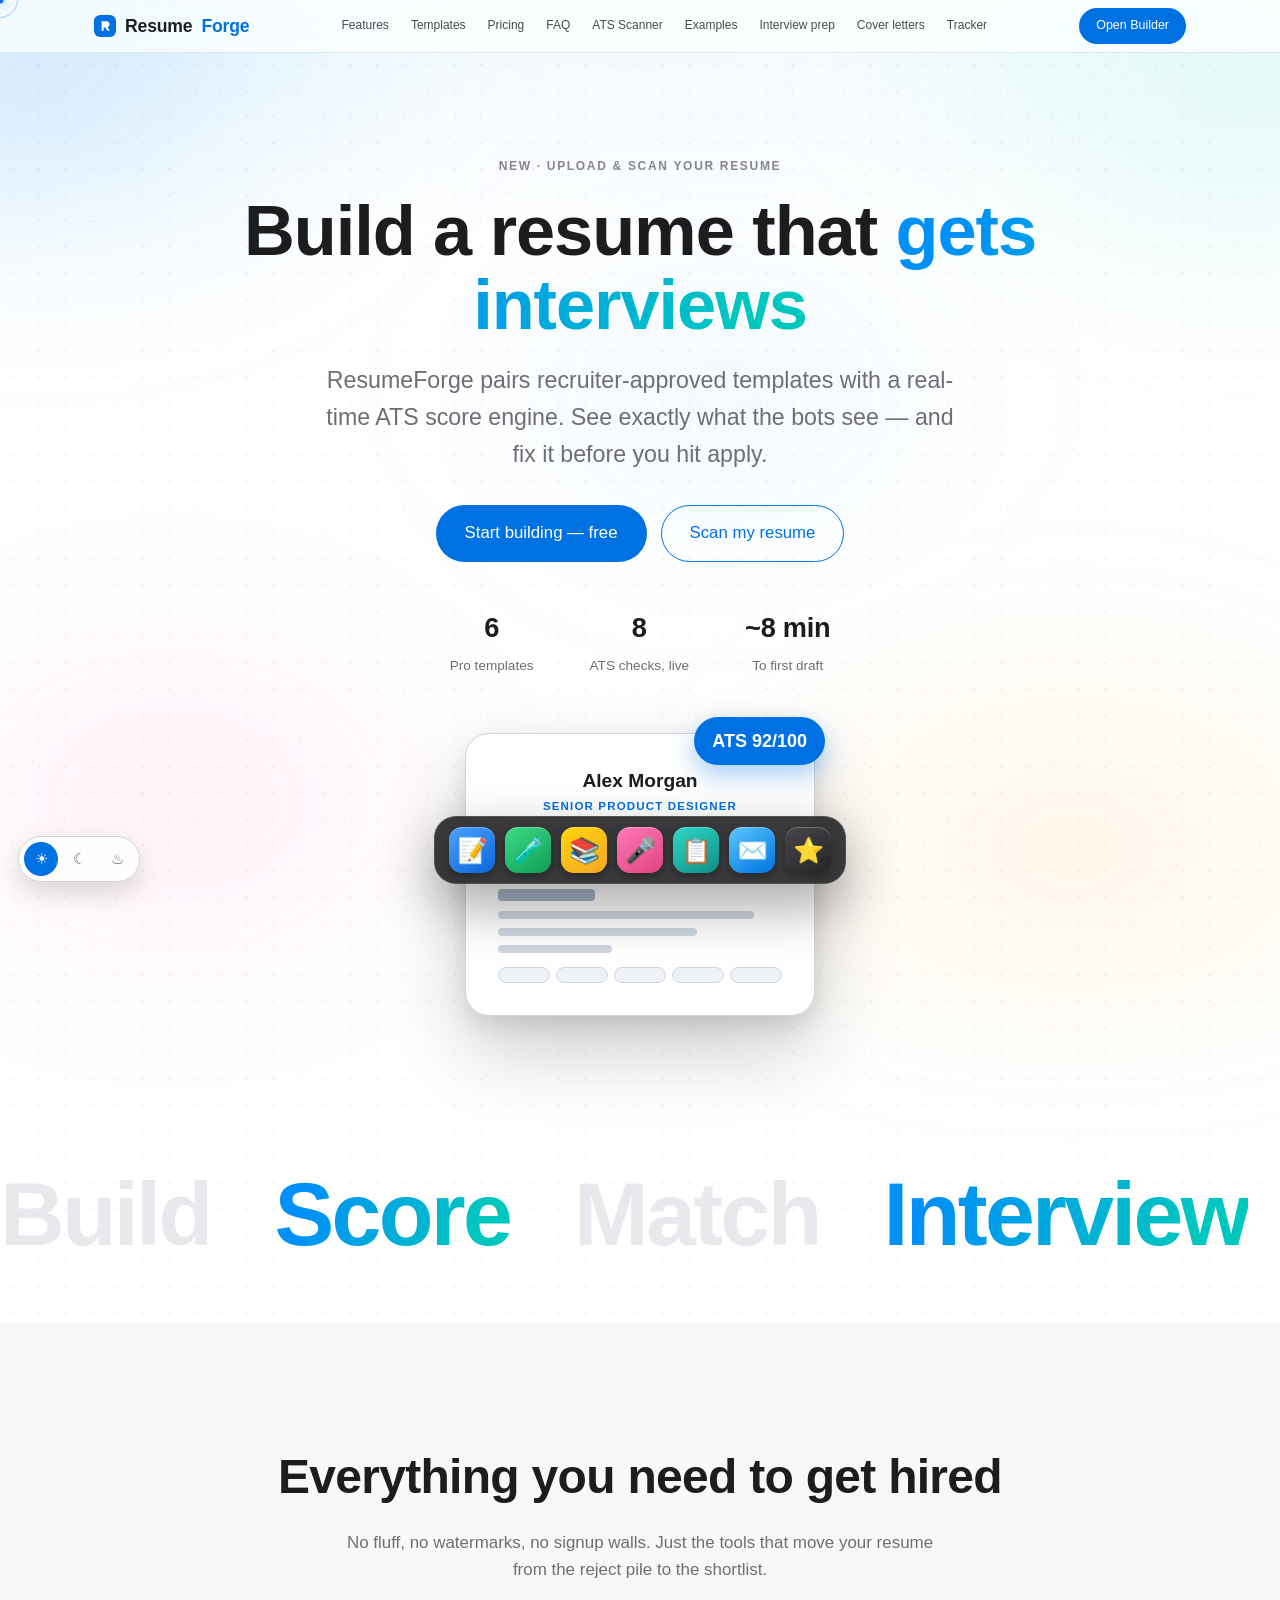
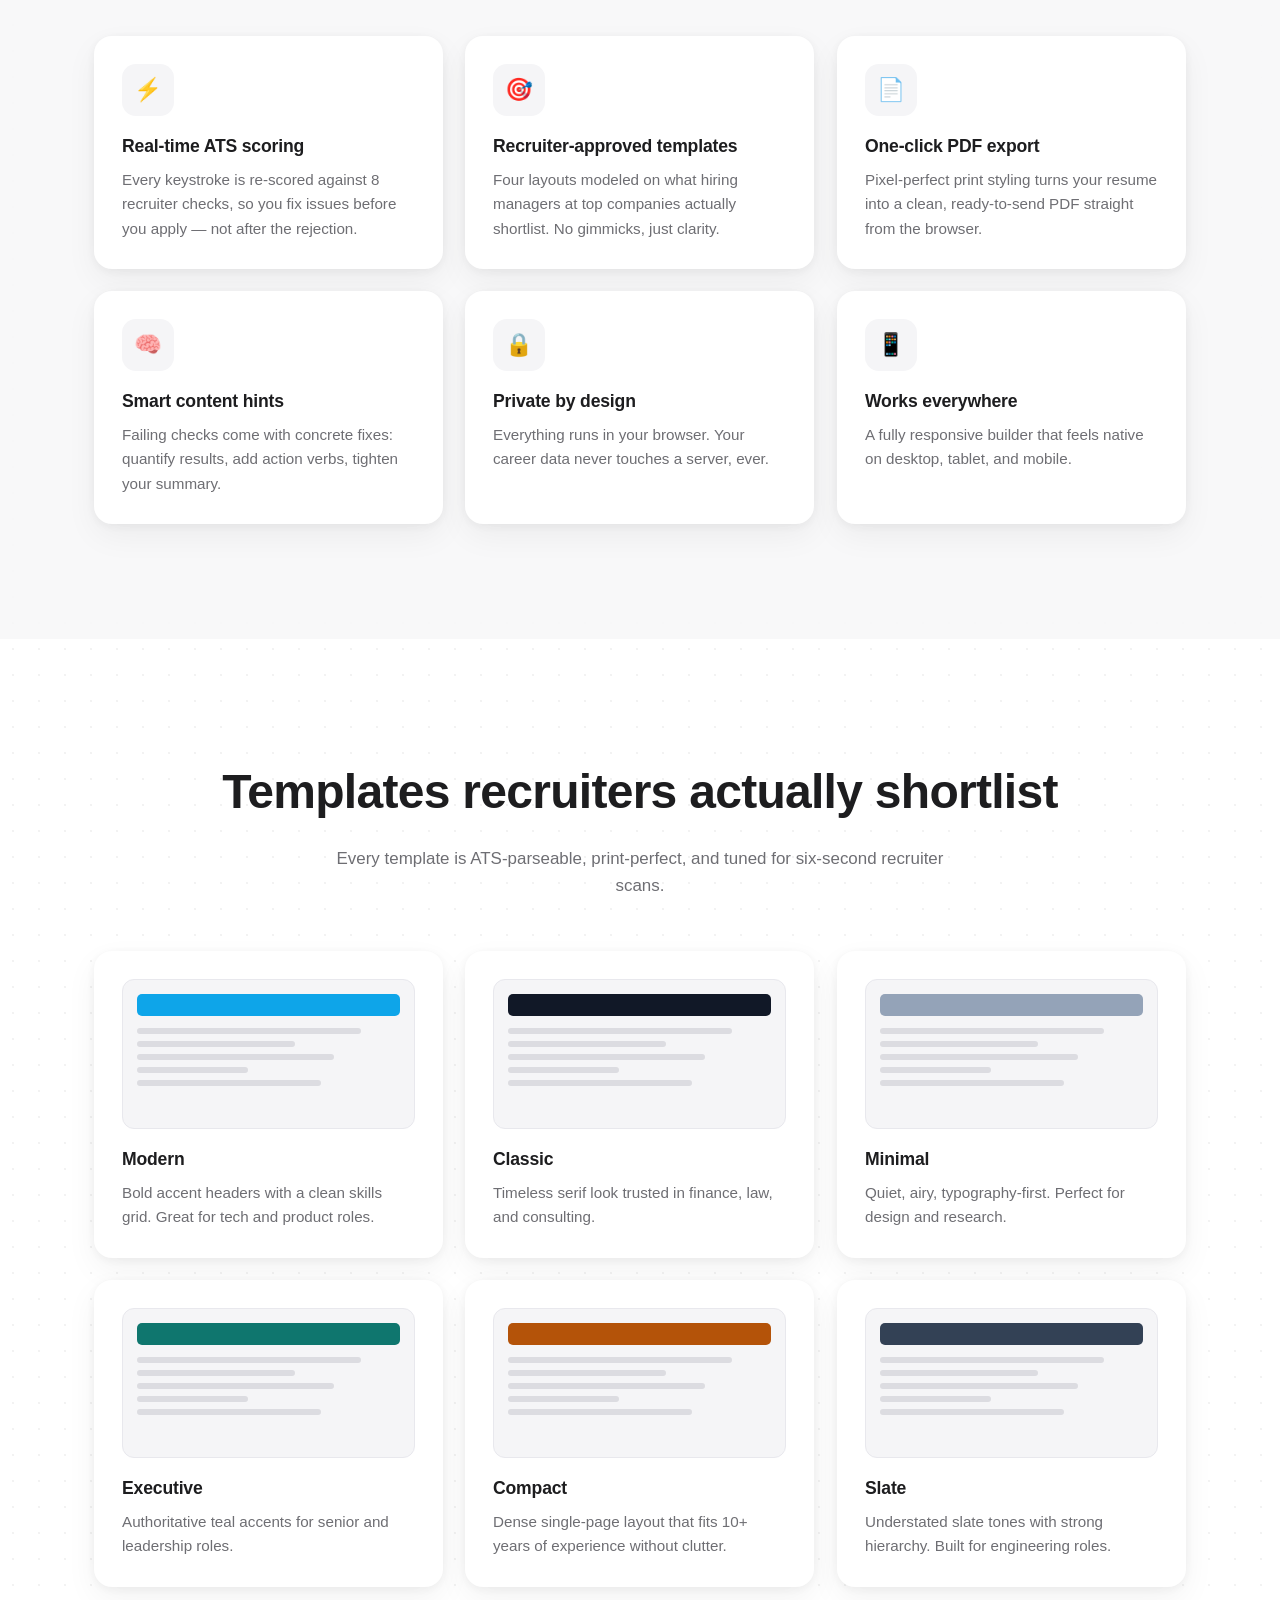
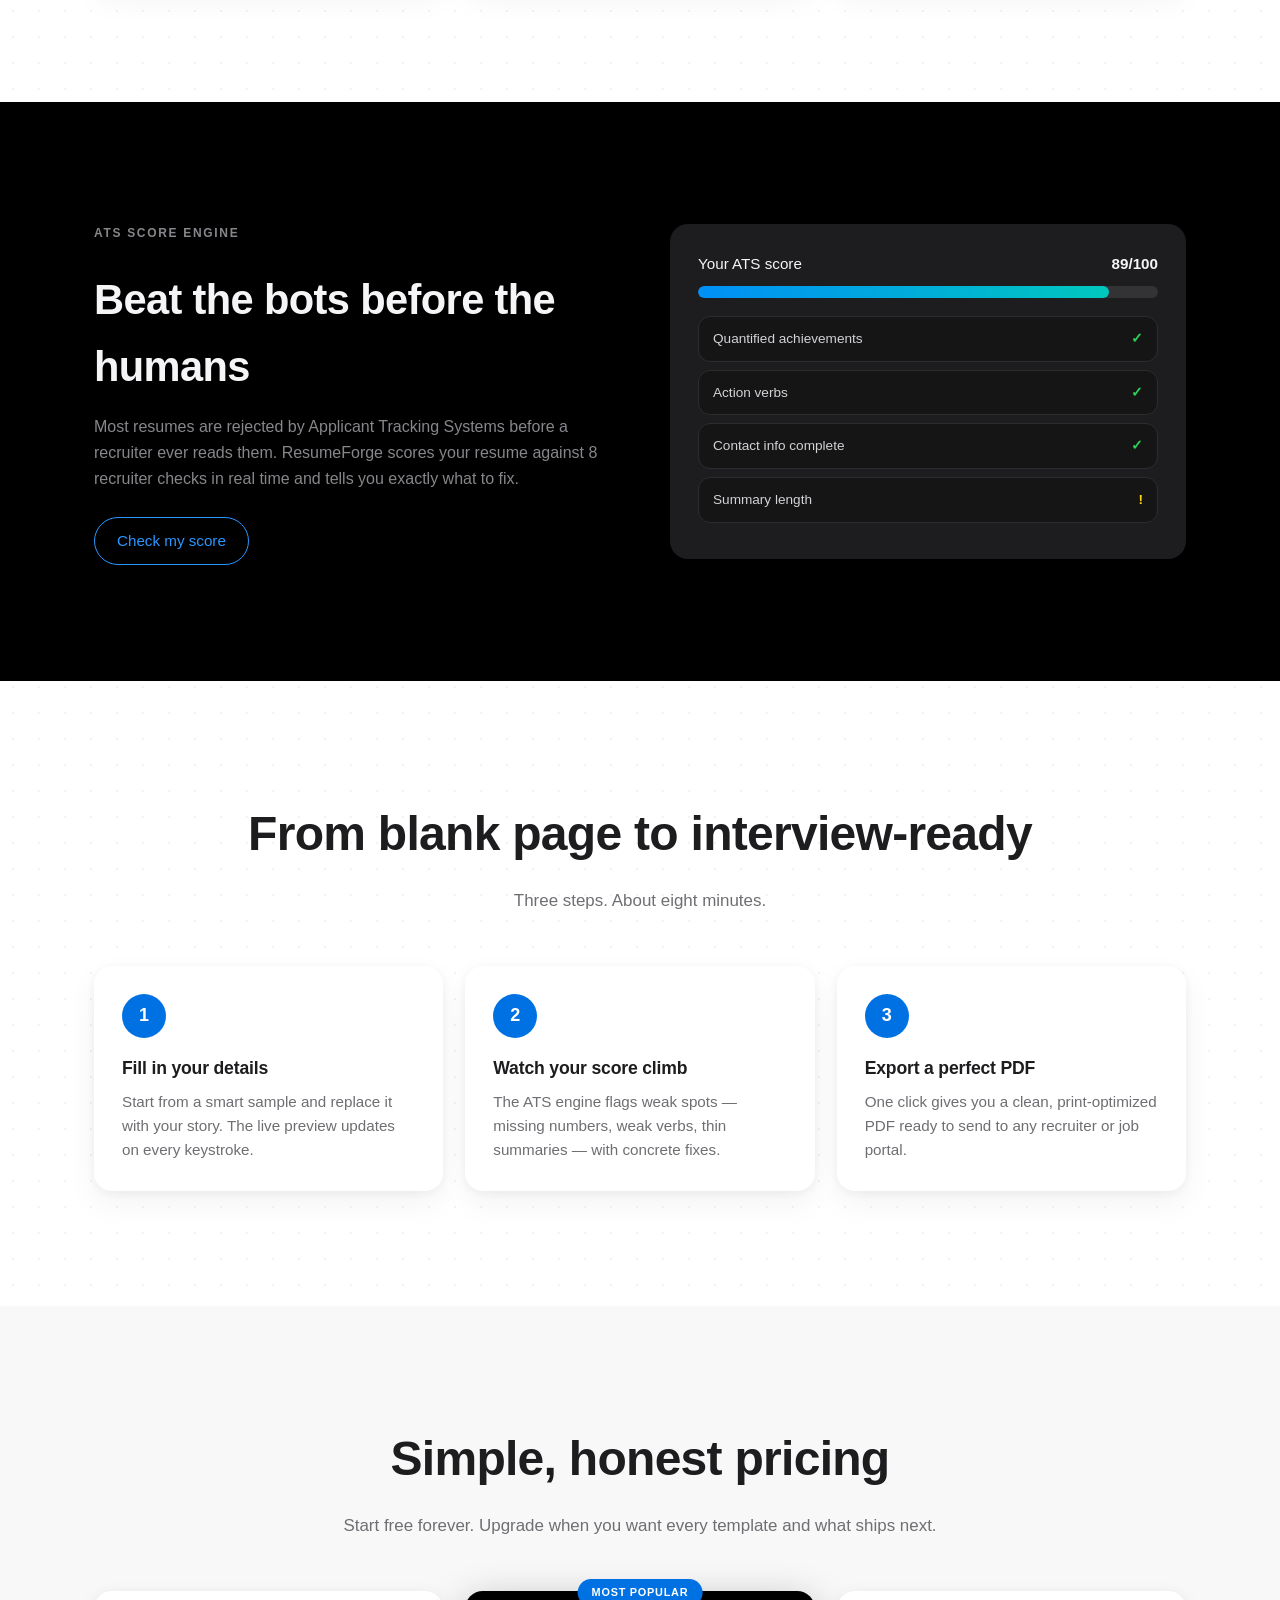
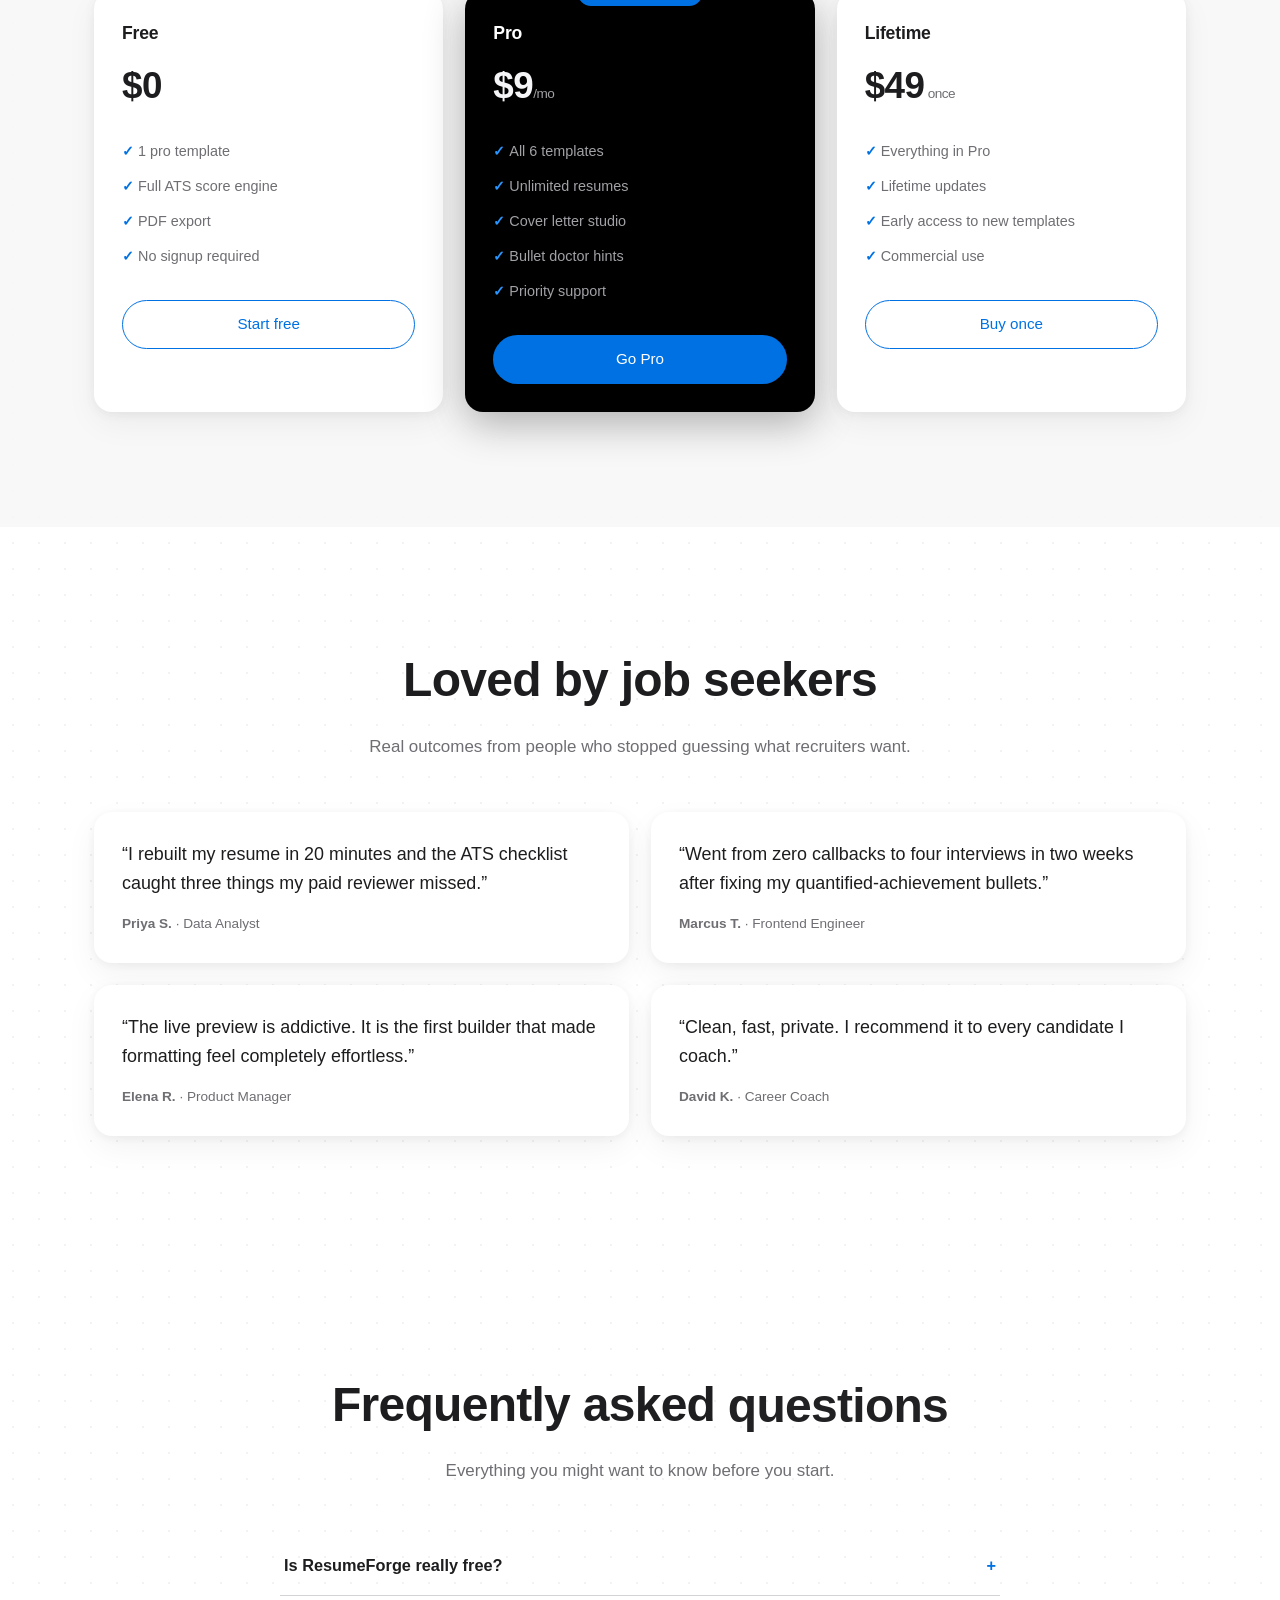
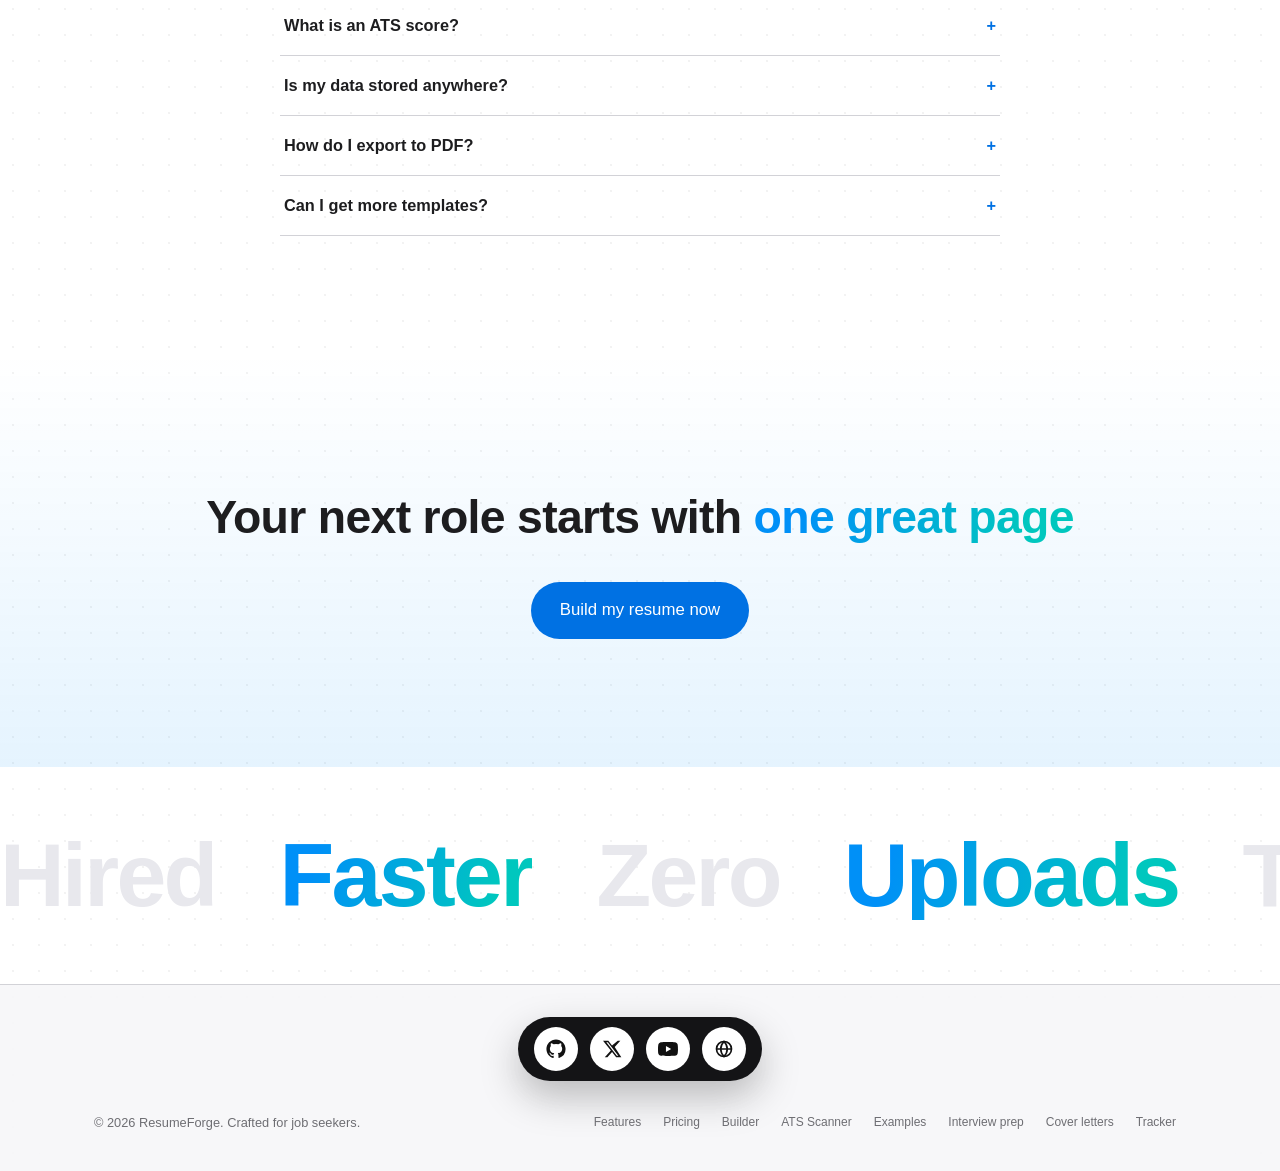
==== commit a4f89e03: "feat: light/dark/warm theme switcher on every page; paid plans open prefilled email contact" ====
--- a/index.html
+++ b/index.html
@@ -155,5 +155,5 @@
 <script src="js/data.js"></script>
 <script src="js/ats.js"></script>
 <script src="js/landing.js"></script>
-<script src="vendor/gsap.min.js"></script><script src="vendor/ScrollTrigger.min.js"></script><script src="js/fx.js"></script><script src="js/motion.js"></script><script src="js/dock.js"></script></body>
+<script src="vendor/gsap.min.js"></script><script src="vendor/ScrollTrigger.min.js"></script><script src="js/fx.js"></script><script src="js/motion.js"></script><script src="js/dock.js"></script><script src="js/theme.js"></script></body>
 </html>
--- a/css/base.css
+++ b/css/base.css
@@ -63,3 +63,66 @@
 @media(max-width:980px){.grid-3,.grid-4{grid-template-columns:repeat(2,1fr)}}
 @media(max-width:620px){.grid-2,.grid-3,.grid-4{grid-template-columns:1fr}}
 @media(prefers-reduced-motion:reduce){*,*::before,*::after{animation-duration:.01ms!important;animation-iteration-count:1!important;transition-duration:.01ms!important;scroll-behavior:auto!important}}
+.theme-pill{position:fixed;left:18px;bottom:18px;z-index:290;display:flex;gap:4px;background:rgba(255,255,255,.82);backdrop-filter:blur(14px);-webkit-backdrop-filter:blur(14px);border:1px solid var(--border);border-radius:999px;padding:5px;box-shadow:0 10px 26px rgba(0,0,0,.15)}
+.theme-pill button{width:34px;height:34px;border-radius:50%;border:none;background:transparent;cursor:pointer;font-size:15px;color:var(--muted);display:flex;align-items:center;justify-content:center;font-family:inherit;transition:background .2s,color .2s}
+.theme-pill button.on{background:var(--blue);color:#fff}
+@media(max-width:760px){.theme-pill{left:10px;bottom:10px}}
+html[data-theme=dark]{--text:#f5f5f7;--muted:#a1a1a6;--faint:#7c7c82;--border:#3a3a3e;--surface:#1c1c21}
+html[data-theme=dark] body{background-color:#0a0a0e;background-image:radial-gradient(rgba(255,255,255,.05) 1px,transparent 1px);color:#f5f5f7}
+html[data-theme=dark] .card{background:#1b1b20;box-shadow:0 2px 12px rgba(0,0,0,.4),0 12px 32px rgba(0,0,0,.3)}
+html[data-theme=dark] .nav{background:rgba(12,12,16,.75);border-bottom-color:rgba(255,255,255,.1)}
+html[data-theme=dark] .nav-links a{color:#f5f5f7}
+html[data-theme=dark] .nav-links a:hover{background:rgba(255,255,255,.1)}
+html[data-theme=dark] #features,html[data-theme=dark] #pricing{background:rgba(24,24,29,.72)}
+html[data-theme=dark] footer{background:rgba(16,16,20,.8);border-top-color:#3a3a3e}
+html[data-theme=dark] .faq-item{border-bottom-color:#3a3a3e}
+html[data-theme=dark] .faq-q{color:#f5f5f7}
+html[data-theme=dark] .marquee-track span{color:#232329}
+html[data-theme=dark] .hero{background:radial-gradient(900px 480px at 50% -8%,rgba(0,144,247,.12),transparent 70%)}
+html[data-theme=dark] .cta-band{background:linear-gradient(180deg,rgba(0,0,0,0),rgba(0,144,247,.12))}
+html[data-theme=dark] .feature .icon{background:#26262c}
+html[data-theme=dark] .price-card.popular{border:1px solid #3a3a3e}
+html[data-theme=dark] .thumb{background:#111116;border-color:#2c2c31}
+html[data-theme=dark] .tline{background:#2c2c31}
+html[data-theme=dark] .topbar{background:rgba(12,12,16,.8);border-bottom-color:rgba(255,255,255,.1)}
+html[data-theme=dark] .panel{background:rgba(16,16,20,.85);border-right-color:#2c2c31}
+html[data-theme=dark] .stage{background:rgba(8,8,12,.5)}
+html[data-theme=dark] input,html[data-theme=dark] textarea,html[data-theme=dark] select{background:#1b1b20;border-color:#3a3a3e;color:#f5f5f7}
+html[data-theme=dark] select option{background:#1b1b20;color:#f5f5f7}
+html[data-theme=dark] .subcard{background:#202026;border-color:#33333a}
+html[data-theme=dark] .drop{background:#16161b;border-color:#3a3a3e}
+html[data-theme=dark] .table-wrap,html[data-theme=dark] .pipe{background:#1b1b20;border-color:#2c2c31}
+html[data-theme=dark] td{border-top-color:#2c2c31}
+html[data-theme=dark] .rep-check{background:#1b1b20;border-color:#2c2c31}
+html[data-theme=dark] .stat-chips span{background:#1b1b20;border-color:#3a3a3e}
+html[data-theme=dark] .q-card.ready{background:#12291c}
+html[data-theme=dark] .doc-item{background:#1b1b20;border-color:#2c2c31}
+html[data-theme=dark] .theme-pill{background:rgba(28,28,33,.85)}
+html[data-theme=warm]{--text:#2f2416;--muted:#7c6a52;--faint:#a08b6d;--border:#e3d5bd;--surface:#fffaf0;--blue:#bf5b16;--blue-h:#aa4f10;--grad:linear-gradient(108deg,#e2891b,#bf5b16)}
+html[data-theme=warm] body{background-color:#f8f2e7;background-image:radial-gradient(rgba(90,70,40,.08) 1px,transparent 1px);color:#2f2416}
+html[data-theme=warm] body::before{background:radial-gradient(38% 34% at 14% 16%,rgba(226,137,27,.16),transparent 70%),radial-gradient(34% 30% at 86% 18%,rgba(191,91,22,.12),transparent 70%),radial-gradient(36% 32% at 76% 84%,rgba(255,159,10,.12),transparent 70%),radial-gradient(30% 28% at 22% 80%,rgba(214,93,77,.09),transparent 70%)}
+html[data-theme=warm] .card{background:#fffaf0;box-shadow:0 2px 12px rgba(97,66,22,.08),0 12px 32px rgba(97,66,22,.07)}
+html[data-theme=warm] .nav{background:rgba(248,242,231,.78);border-bottom-color:rgba(97,66,22,.12)}
+html[data-theme=warm] .nav-links a{color:#2f2416}
+html[data-theme=warm] #features,html[data-theme=warm] #pricing{background:rgba(240,229,208,.7)}
+html[data-theme=warm] footer{background:rgba(240,229,208,.75);border-top-color:#e3d5bd}
+html[data-theme=warm] .faq-item{border-bottom-color:#e3d5bd}
+html[data-theme=warm] .marquee-track span{color:#e9ddc6}
+html[data-theme=warm] .hero{background:radial-gradient(900px 480px at 50% -8%,rgba(226,137,27,.1),transparent 70%)}
+html[data-theme=warm] .cta-band{background:linear-gradient(180deg,rgba(255,255,255,0),rgba(191,91,22,.12))}
+html[data-theme=warm] .feature .icon{background:#f3e9d6}
+html[data-theme=warm] .thumb{background:#f3e9d6;border-color:#e3d5bd}
+html[data-theme=warm] .tline{background:#e0d3b8}
+html[data-theme=warm] .topbar{background:rgba(248,242,231,.8);border-bottom-color:rgba(97,66,22,.12)}
+html[data-theme=warm] .panel{background:rgba(243,233,214,.85);border-right-color:#e3d5bd}
+html[data-theme=warm] .stage{background:rgba(255,250,240,.4)}
+html[data-theme=warm] input,html[data-theme=warm] textarea,html[data-theme=warm] select{background:#fffaf0;border-color:#e3d5bd;color:#2f2416}
+html[data-theme=warm] select option{background:#fffaf0;color:#2f2416}
+html[data-theme=warm] .subcard{background:#fffaf0;border-color:#e3d5bd}
+html[data-theme=warm] .drop{background:#f3e9d6;border-color:#d9c8a8}
+html[data-theme=warm] .table-wrap,html[data-theme=warm] .pipe{background:#fffaf0;border-color:#e3d5bd}
+html[data-theme=warm] td{border-top-color:#e3d5bd}
+html[data-theme=warm] .rep-check{background:#fffaf0;border-color:#e3d5bd}
+html[data-theme=warm] .stat-chips span{background:#fffaf0;border-color:#e3d5bd}
+html[data-theme=warm] .doc-item{background:#fffaf0;border-color:#e3d5bd}
+html[data-theme=warm] .theme-pill{background:rgba(248,242,231,.85)}
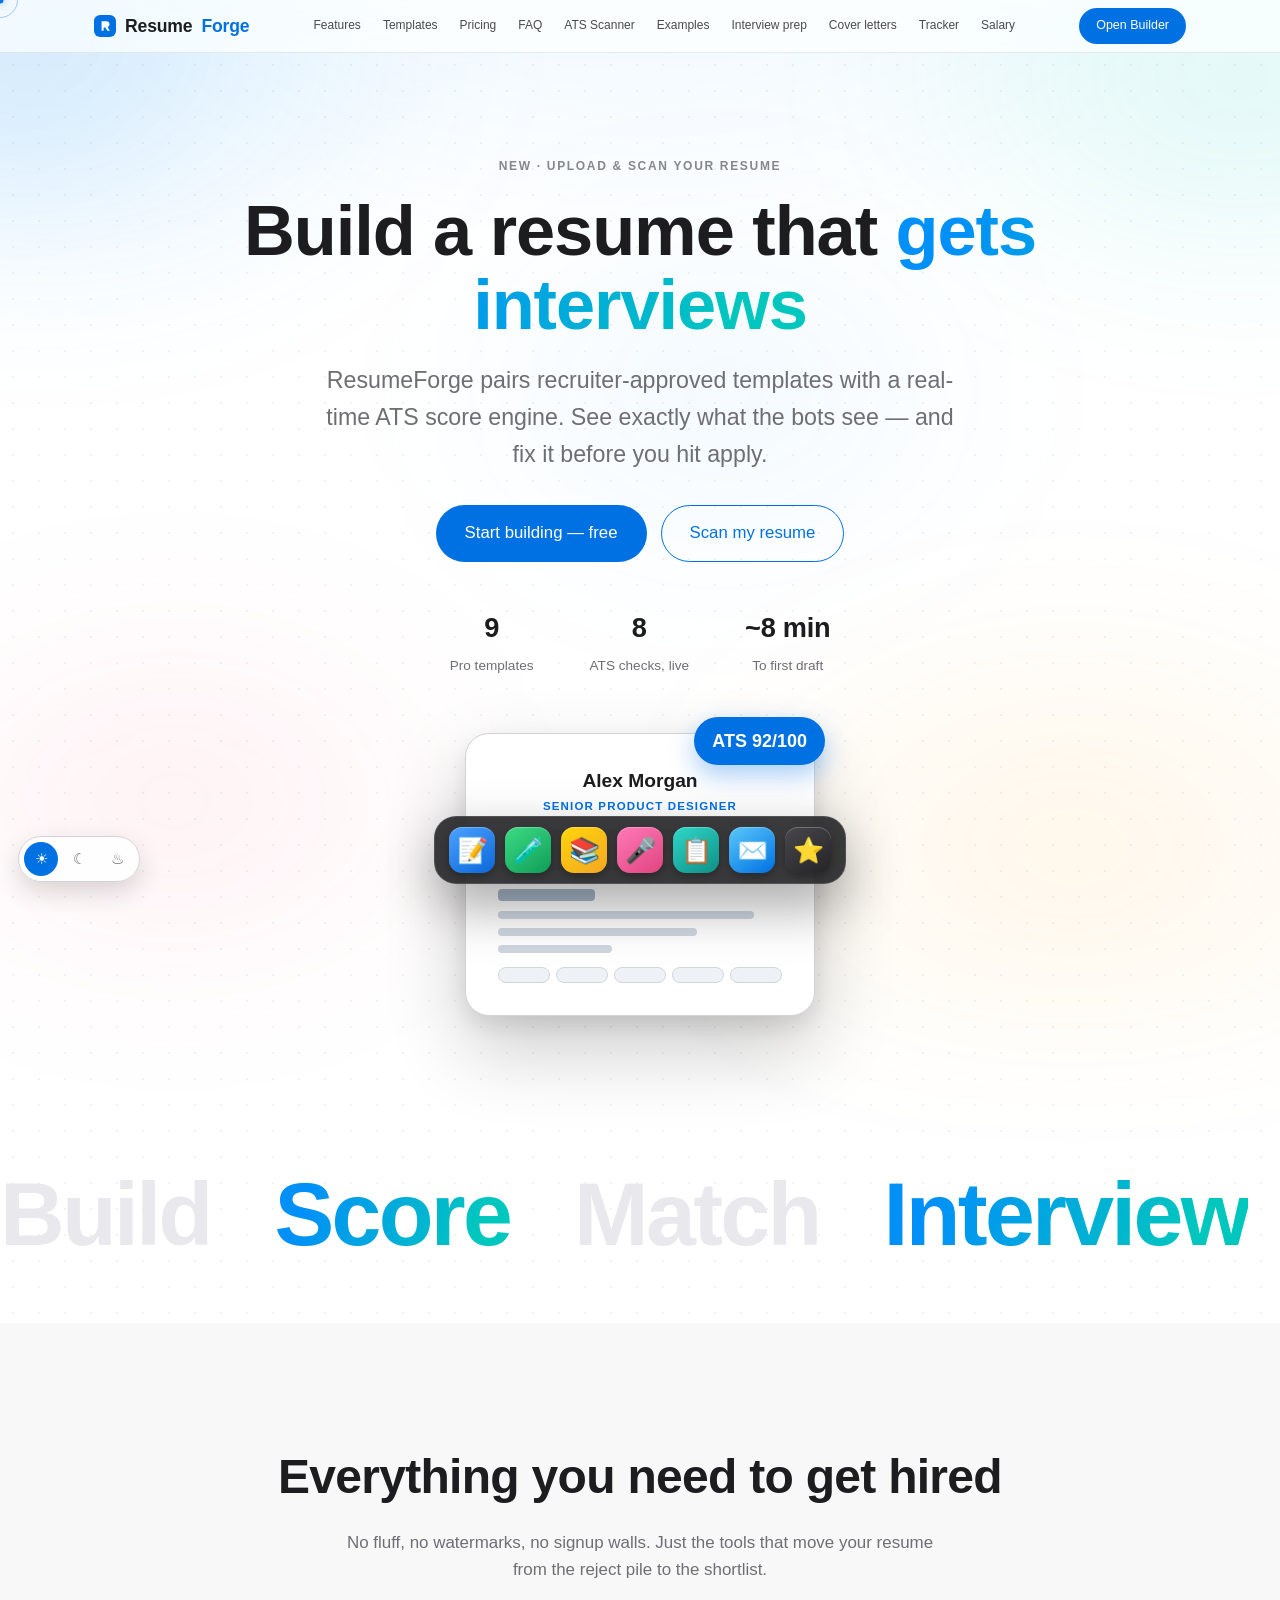
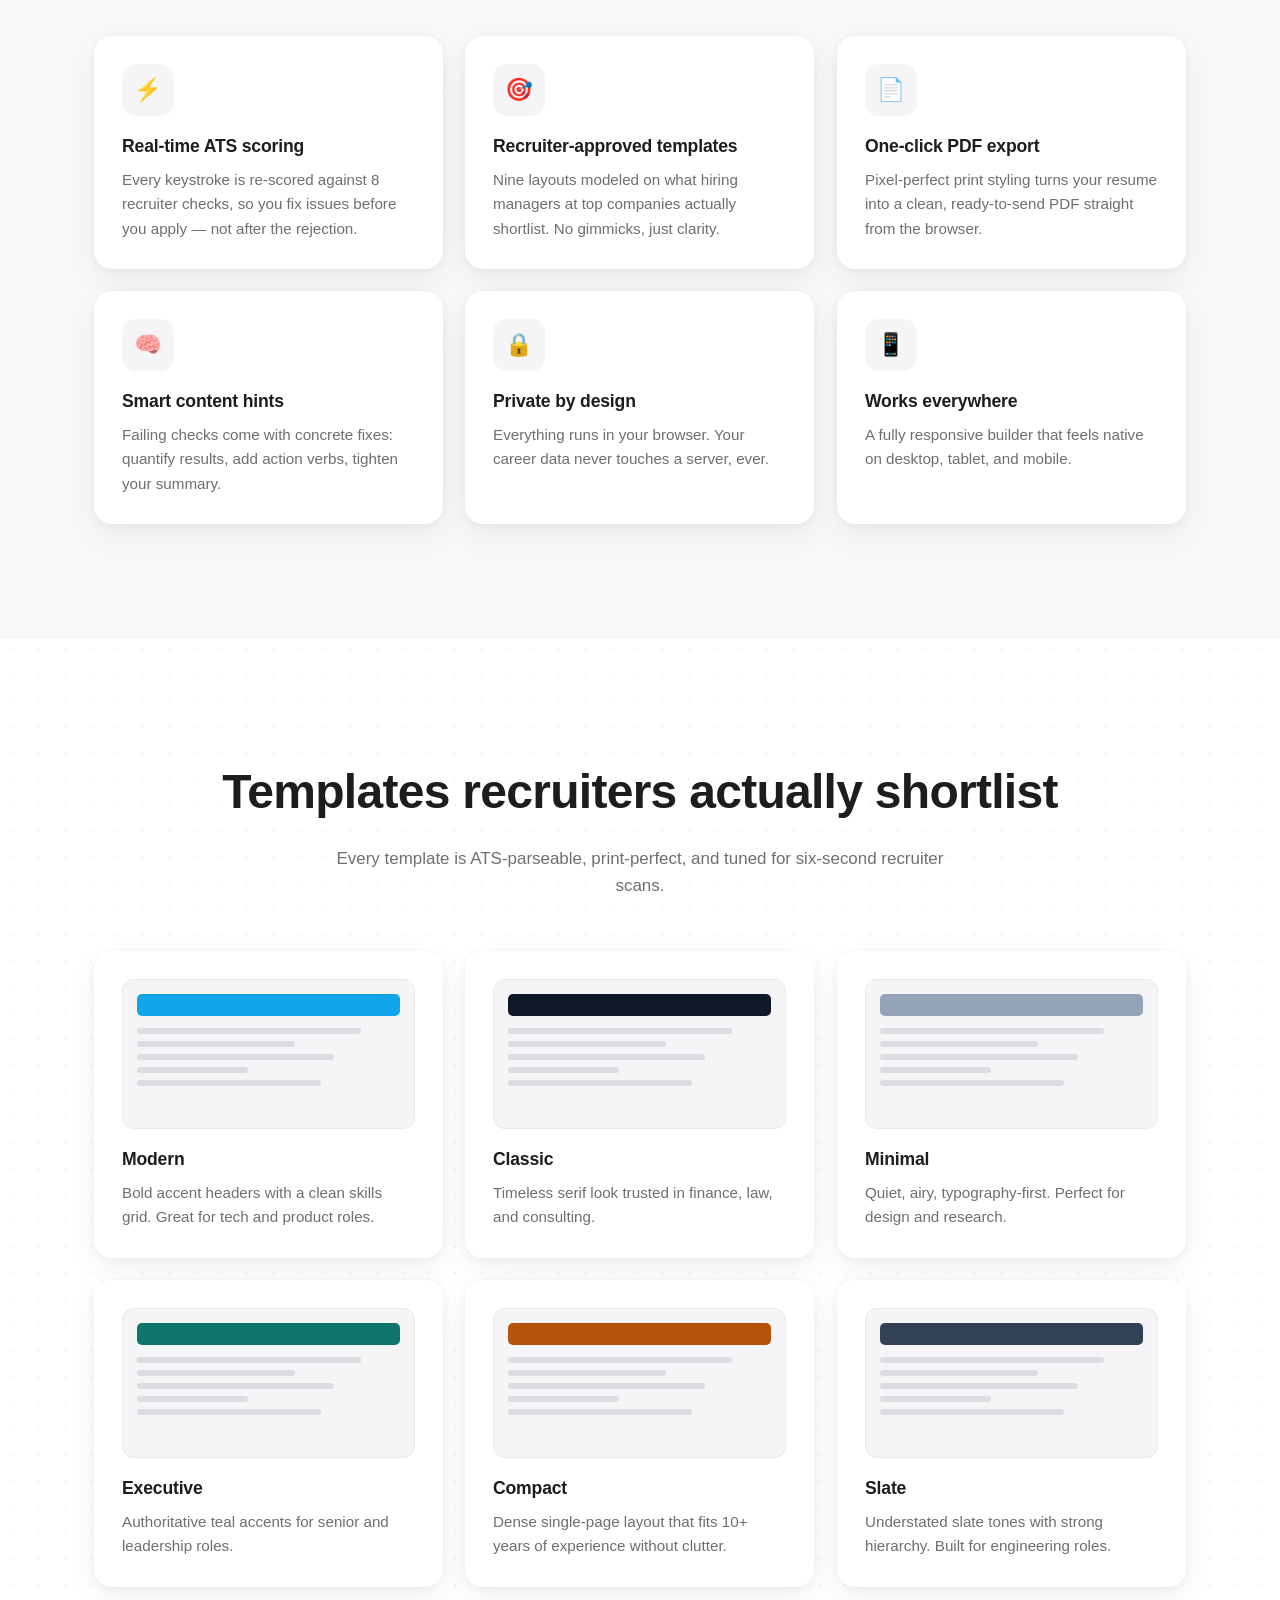
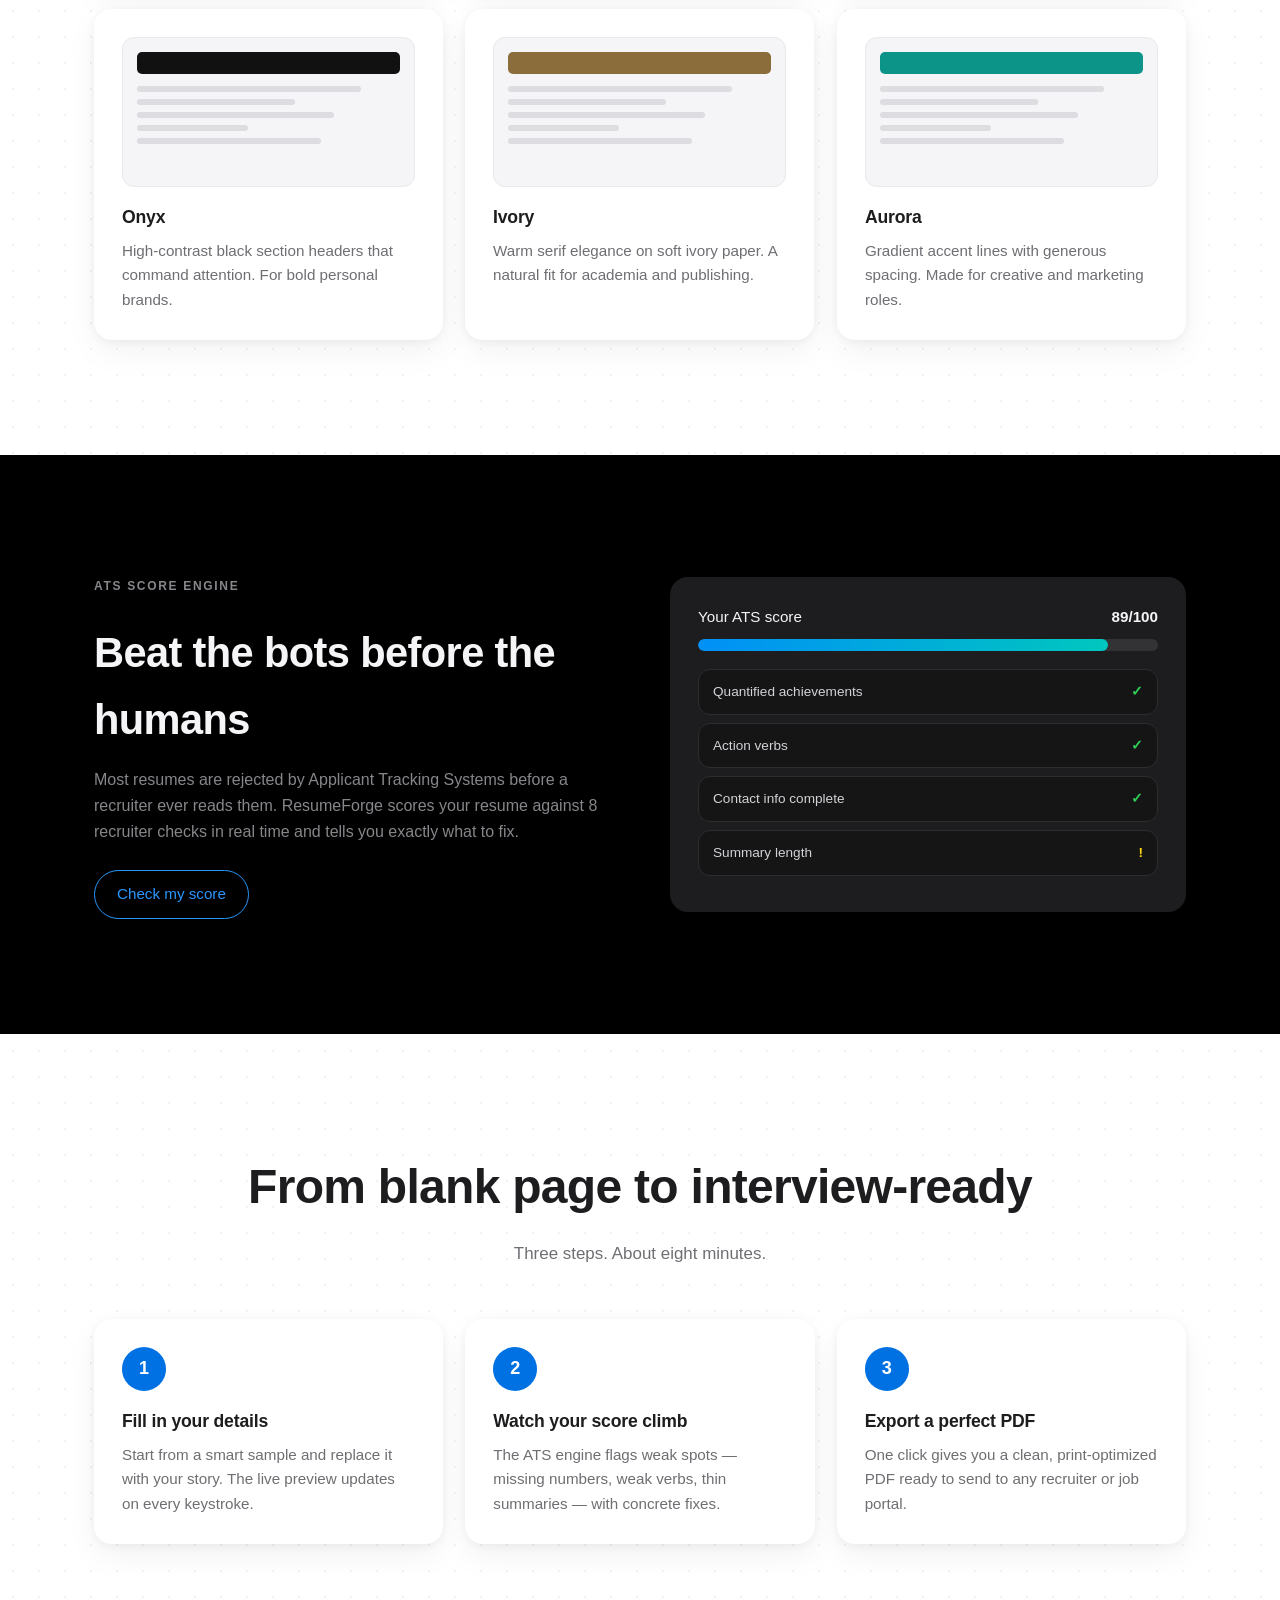
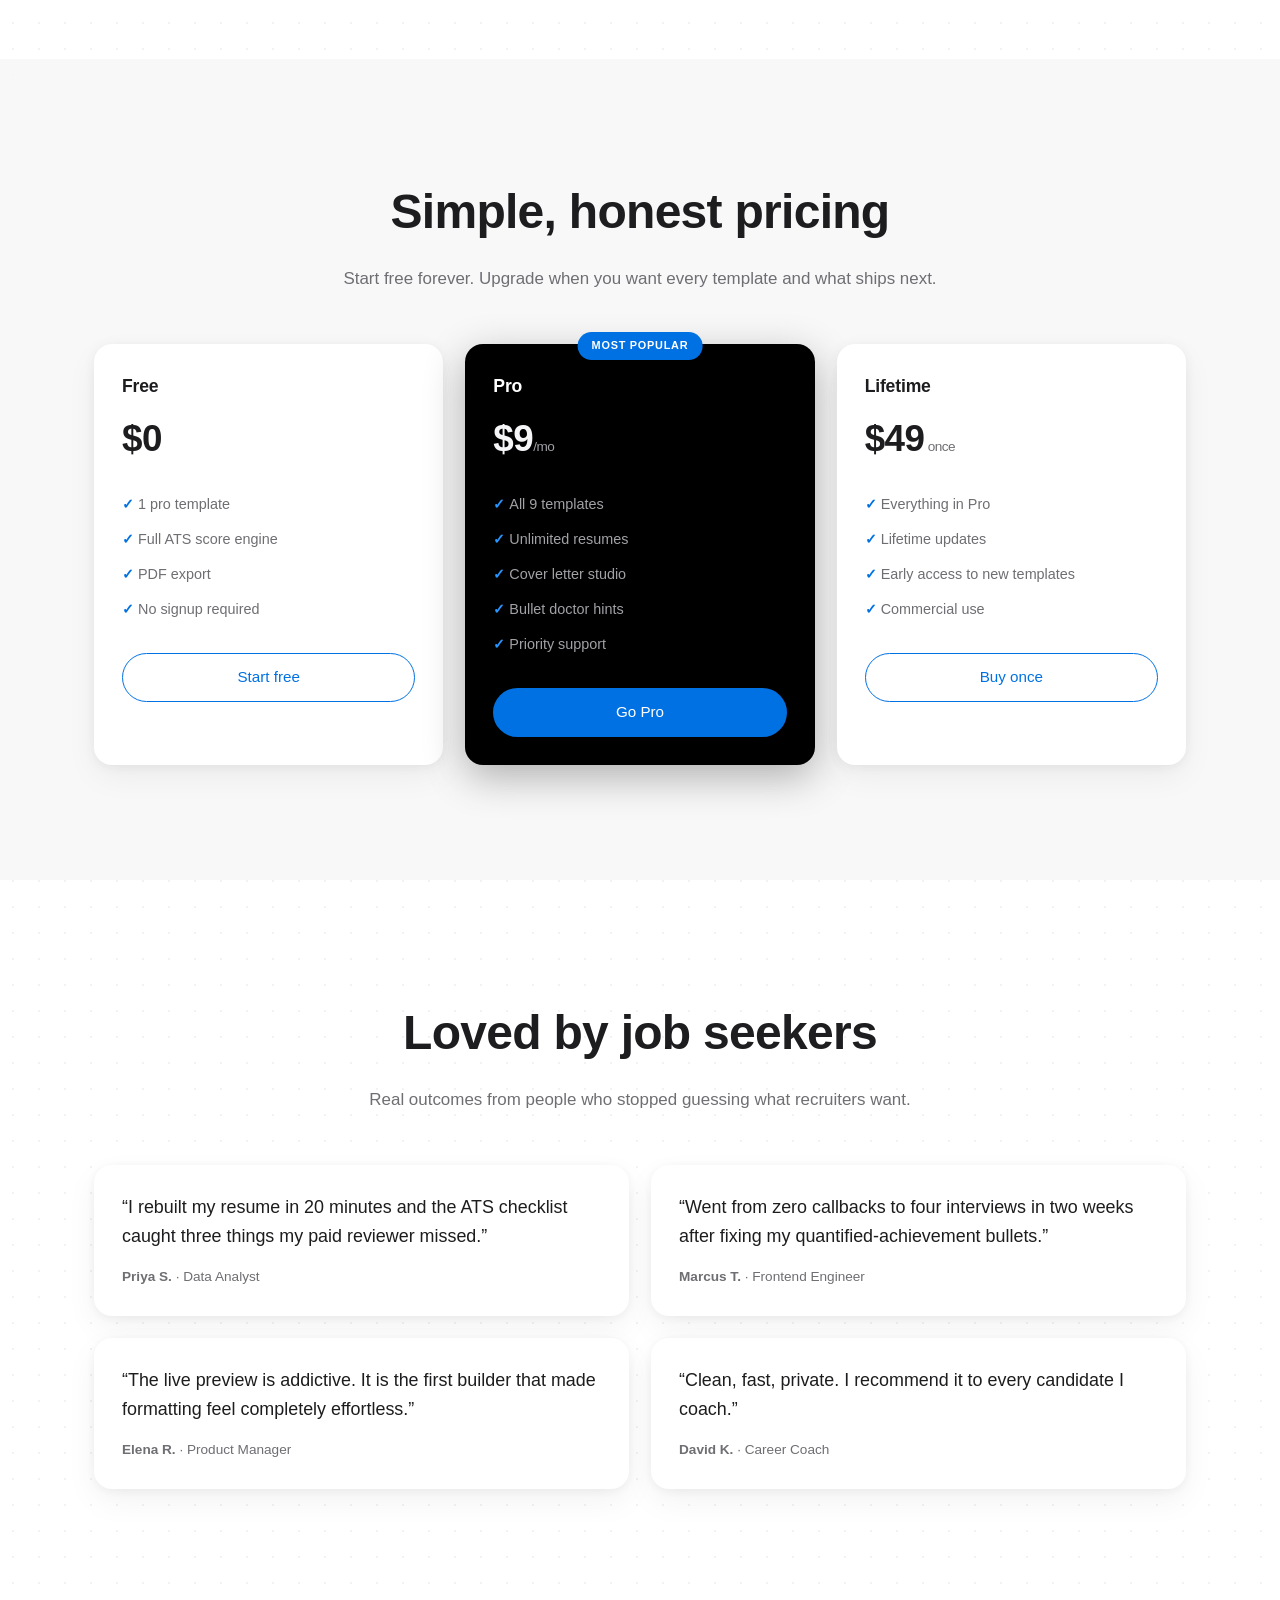
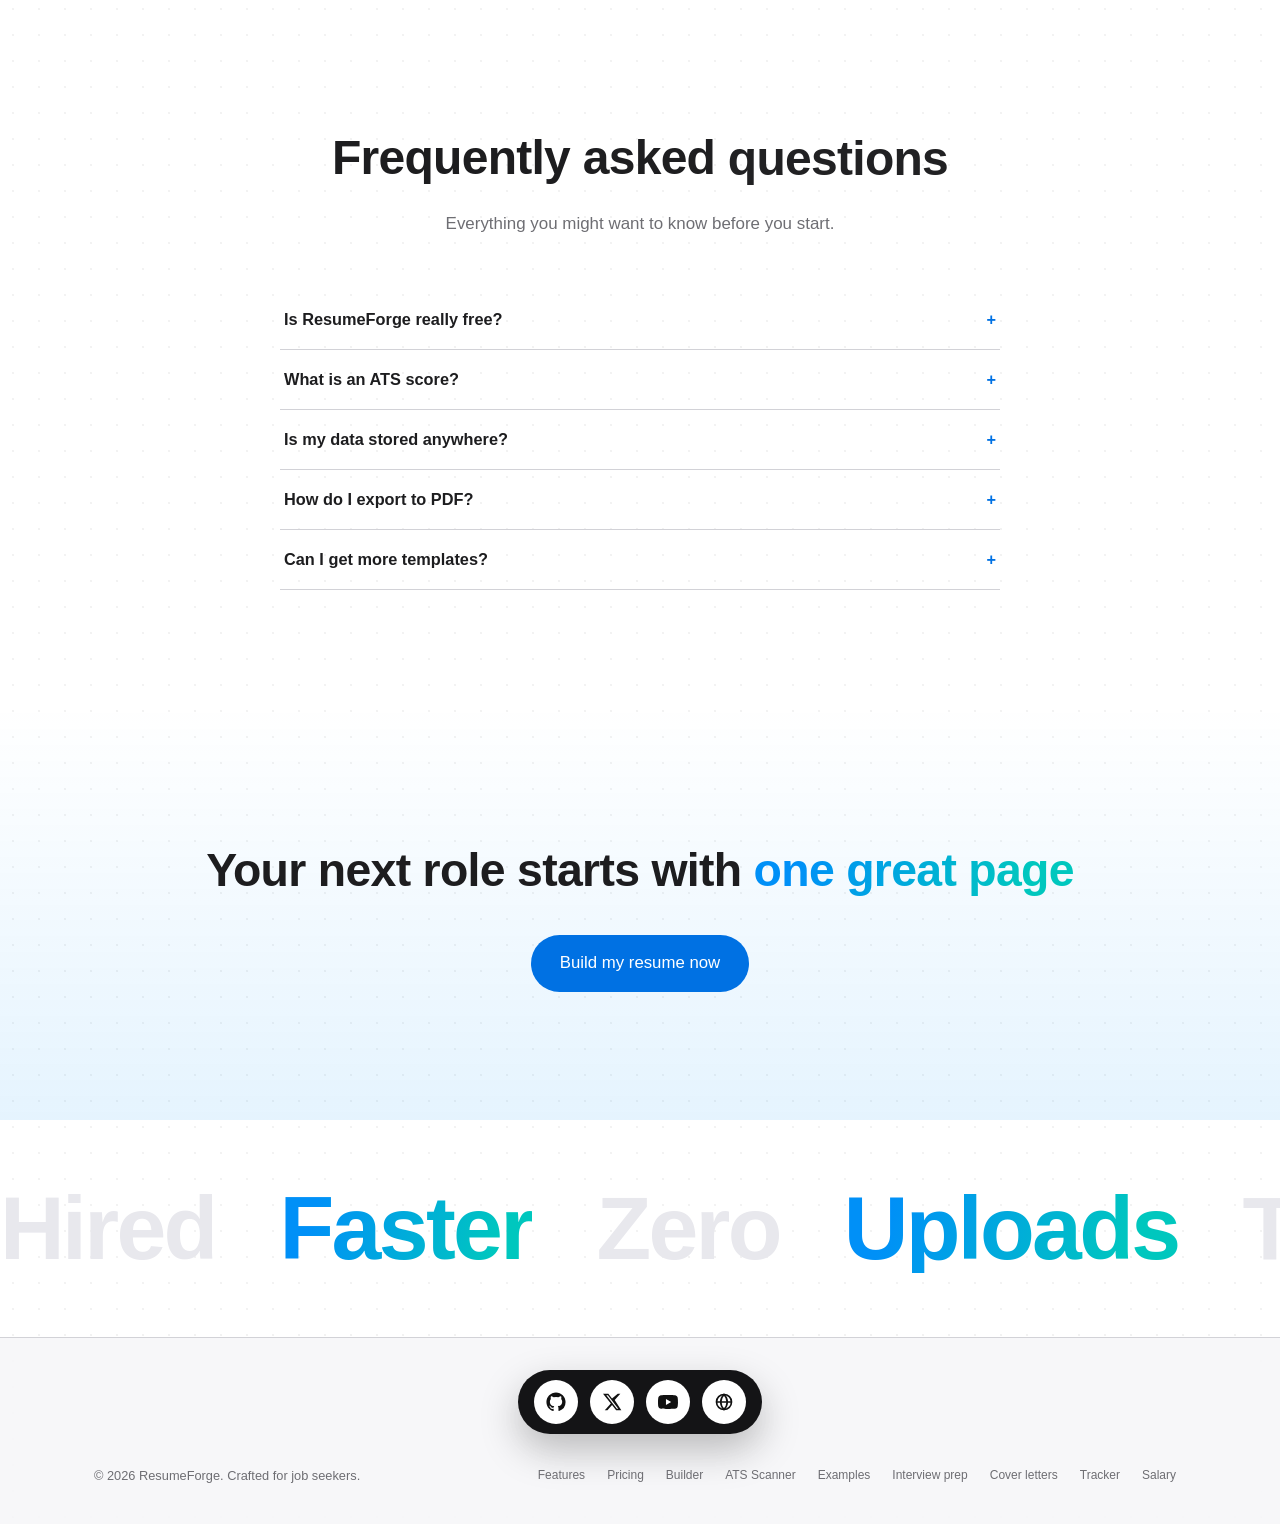
==== commit 010bd8c0: "feat: 3 new templates (Onyx, Ivory, Aurora) + Salary Negotiation studio with analyzer, script genera" ====
--- a/index.html
+++ b/index.html
@@ -27,7 +27,7 @@
 <a href="examples.html">Examples</a>
 <a href="interview.html">Interview prep</a>
 <a href="coverletter.html">Cover letters</a>
-<a href="tracker.html">Tracker</a>
+<a href="tracker.html">Tracker</a><a href="salary.html">Salary</a>
 </div>
 <a class="btn btn-primary" href="builder.html">Open Builder</a>
 </div>
@@ -43,7 +43,7 @@
 <a class="btn btn-ghost btn-lg" href="scan.html">Scan my resume</a>
 </div>
 <div class="hero-stats">
-<div><strong>6</strong><span>Pro templates</span></div>
+<div><strong>9</strong><span>Pro templates</span></div>
 <div><strong>8</strong><span>ATS checks, live</span></div>
 <div><strong>~8 min</strong><span>To first draft</span></div>
 </div>
@@ -148,7 +148,7 @@
 <a href="examples.html">Examples</a>
 <a href="interview.html">Interview prep</a>
 <a href="coverletter.html">Cover letters</a>
-<a href="tracker.html">Tracker</a>
+<a href="tracker.html">Tracker</a><a href="salary.html">Salary</a>
 </div>
 </div>
 </footer>
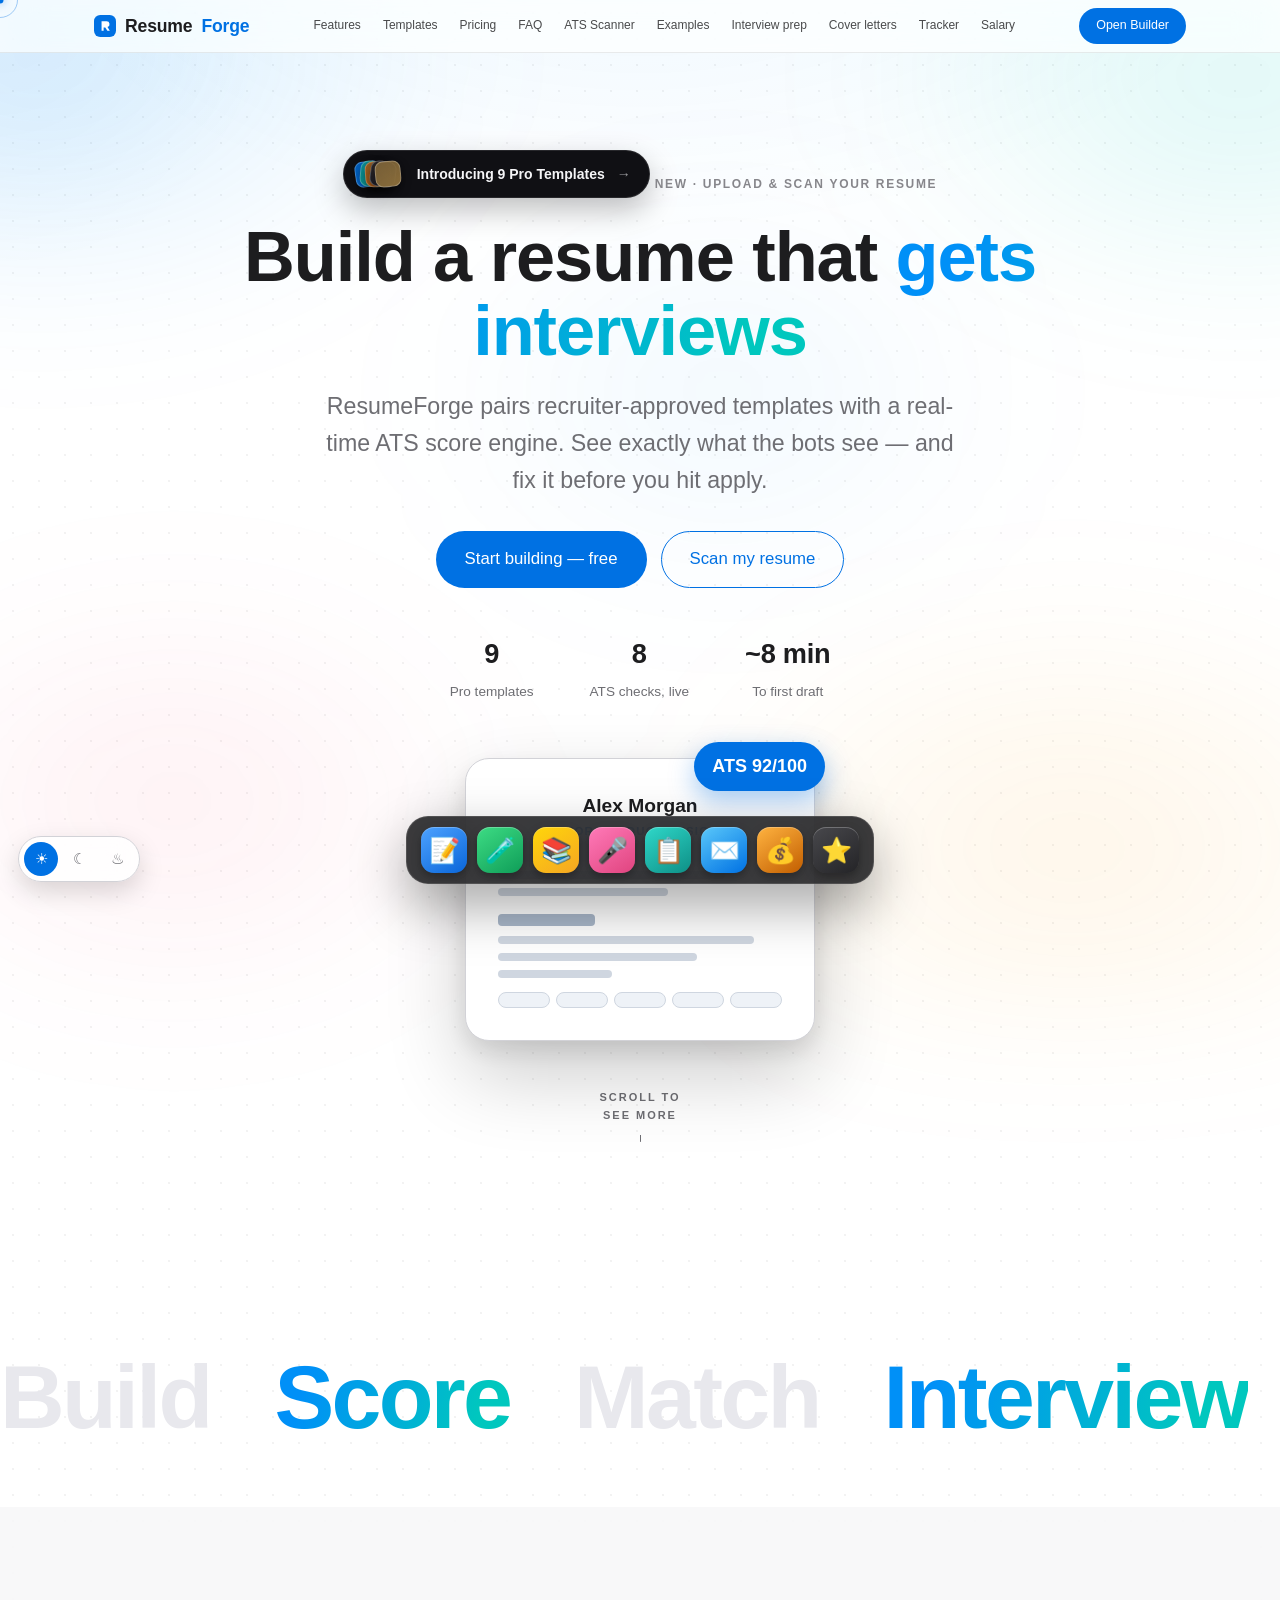
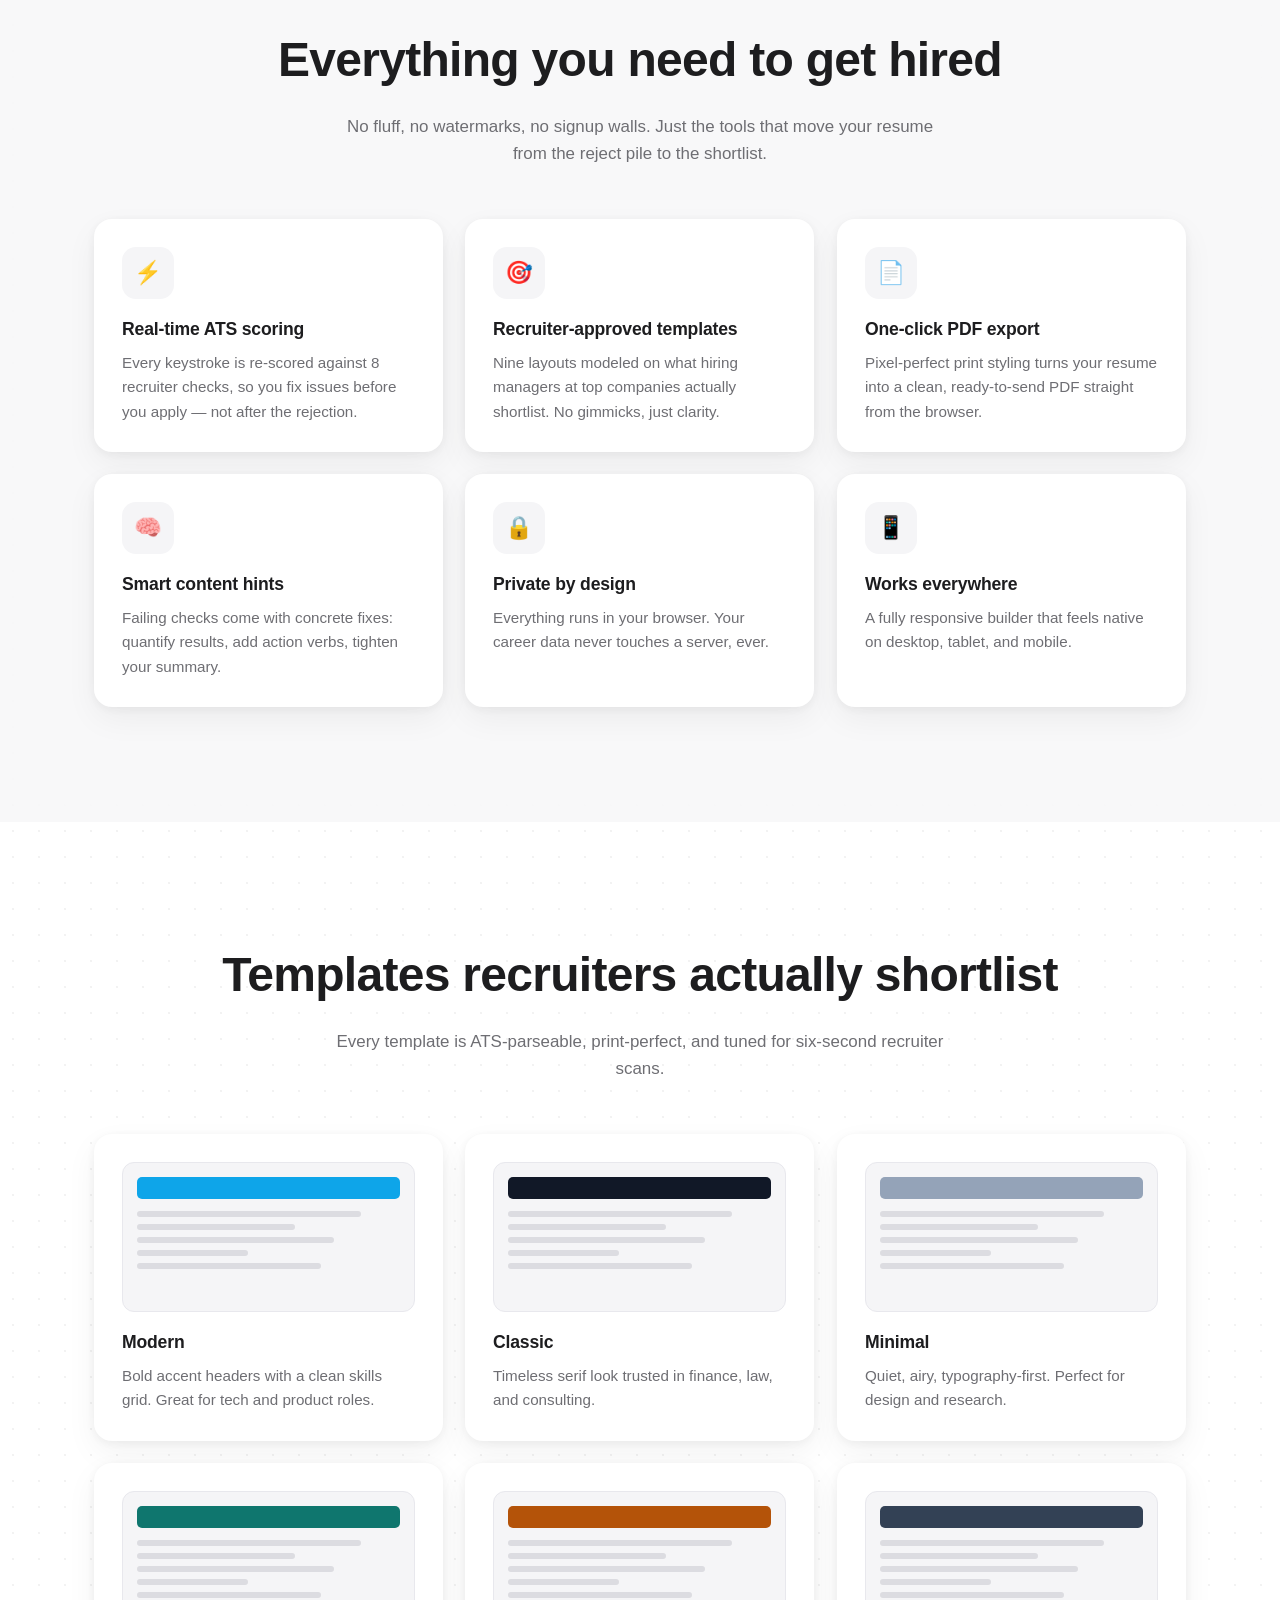
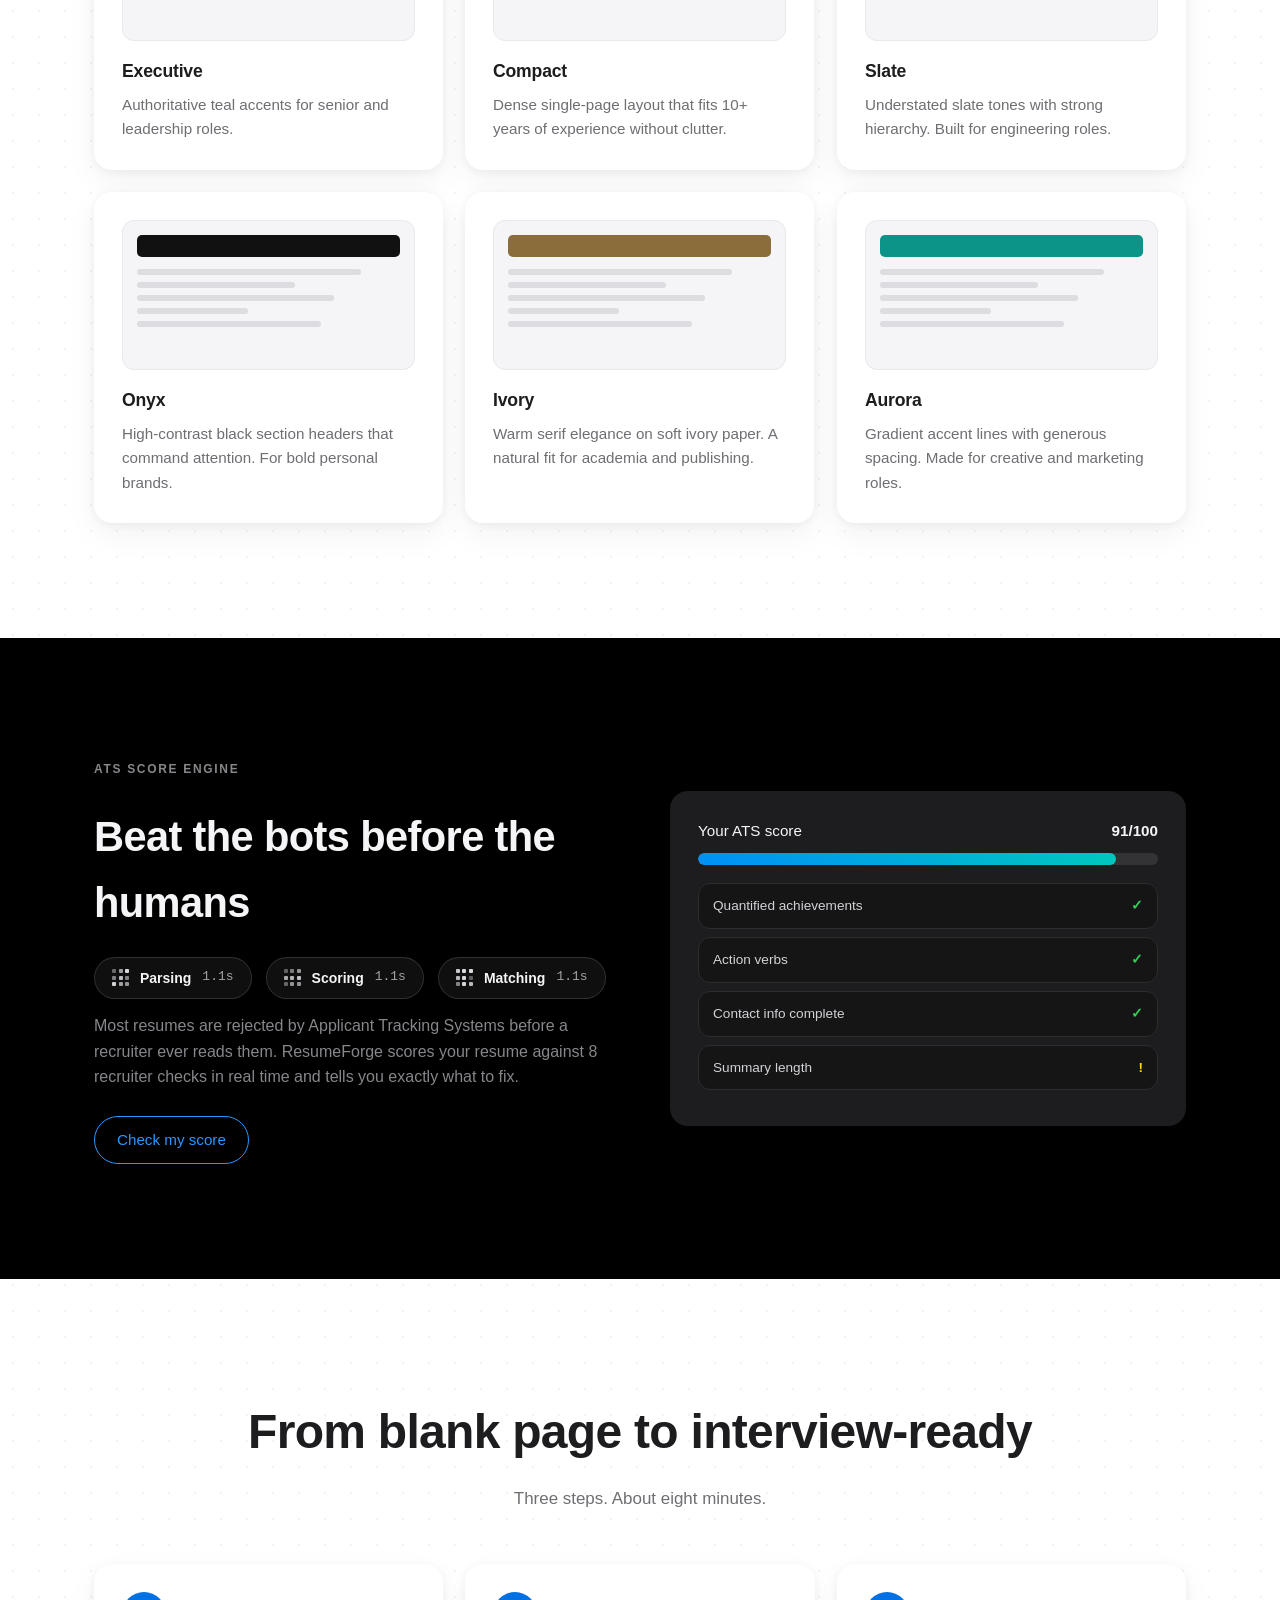
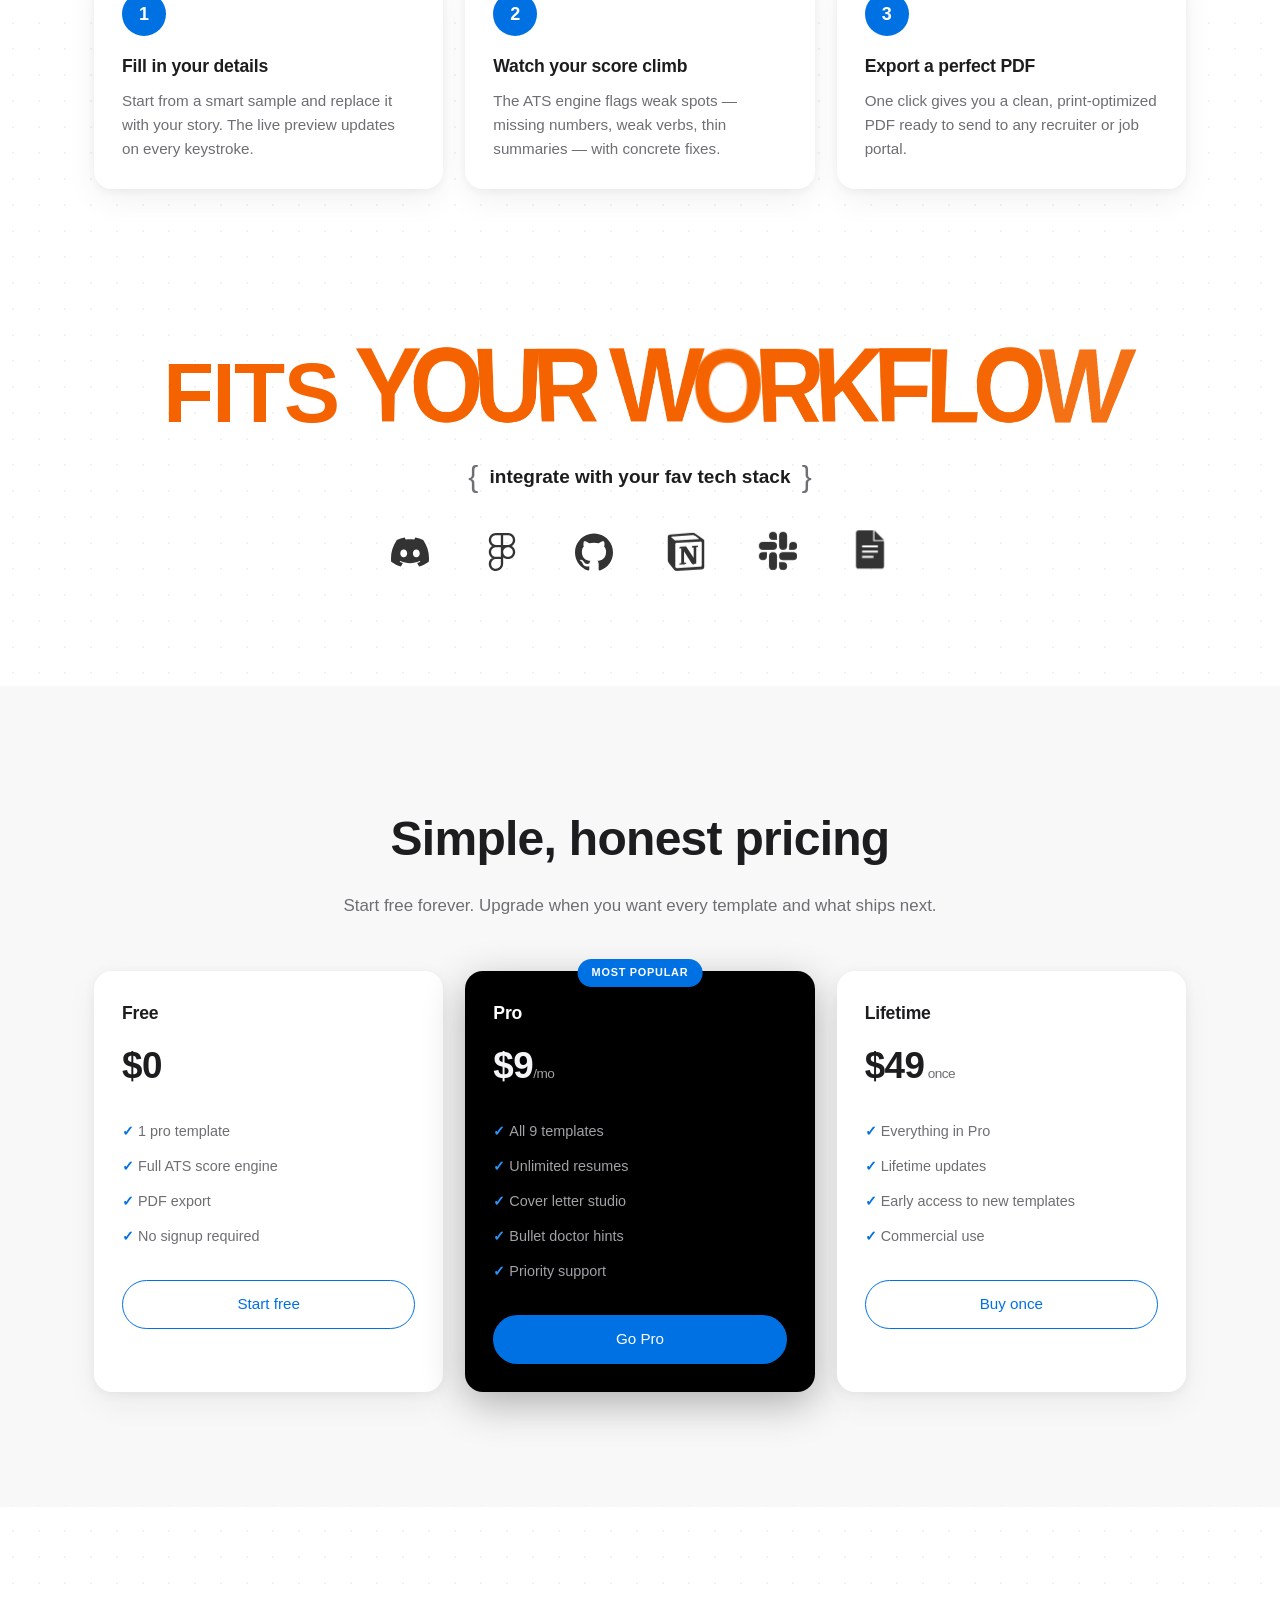
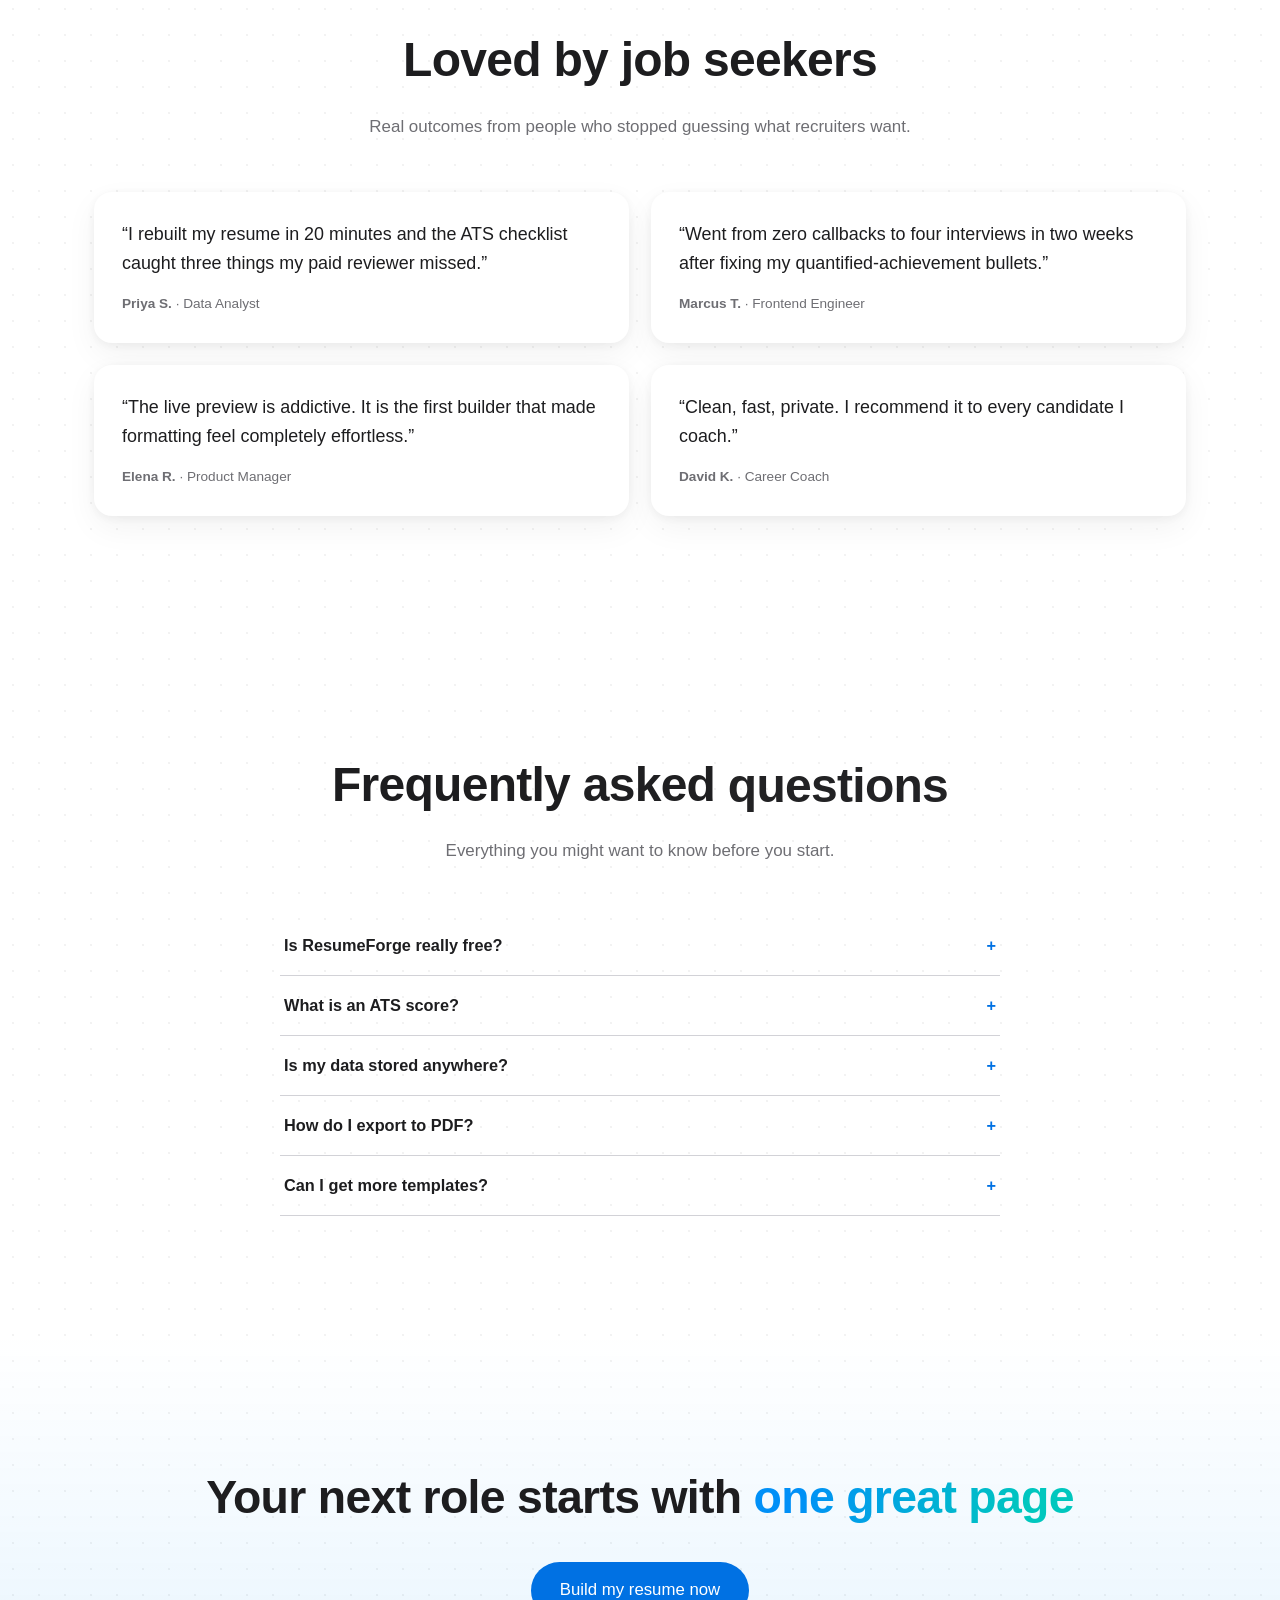
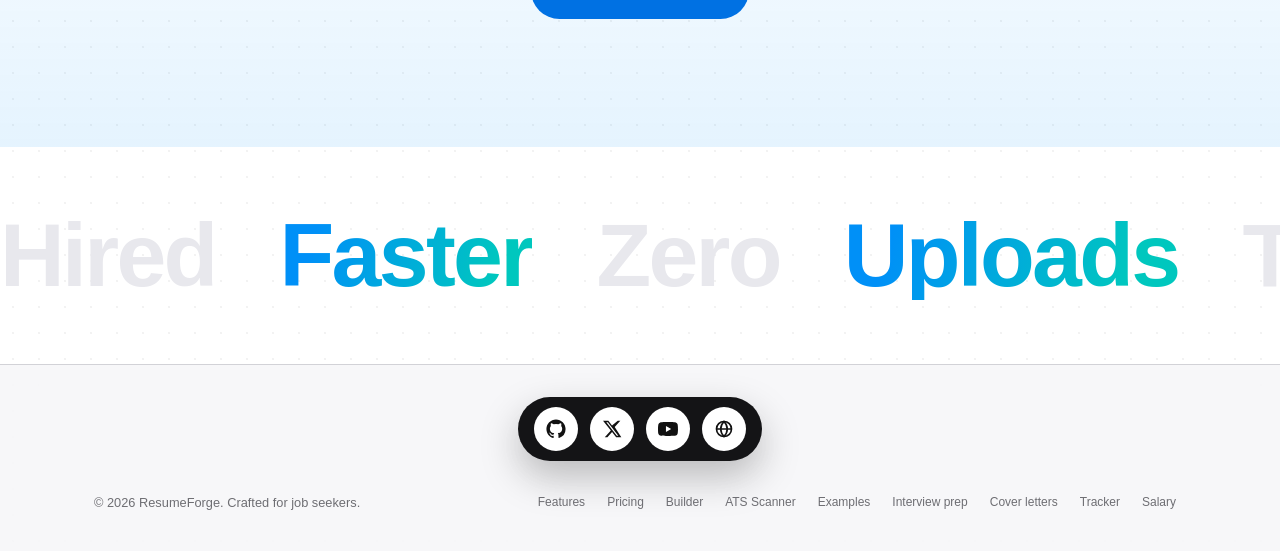
==== commit 9773c73d: "feat: 5 new landing components — announce pill with icon fan, scroll cue, shimmer status pills, lett" ====
--- a/index.html
+++ b/index.html
@@ -13,7 +13,7 @@
 <meta property="og:description" content="Recruiter-approved templates + a real-time ATS score engine. Free, private, in your browser.">
 <meta property="og:type" content="website">
 <meta name="theme-color" content="#ffffff">
-</head>
+<link rel="stylesheet" href="css/components.css"></head>
 <body>
 <nav class="nav">
 <div class="container nav-inner">
@@ -155,5 +155,5 @@
 <script src="js/data.js"></script>
 <script src="js/ats.js"></script>
 <script src="js/landing.js"></script>
-<script src="vendor/gsap.min.js"></script><script src="vendor/ScrollTrigger.min.js"></script><script src="js/fx.js"></script><script src="js/motion.js"></script><script src="js/dock.js"></script><script src="js/theme.js"></script></body>
+<script src="vendor/gsap.min.js"></script><script src="vendor/ScrollTrigger.min.js"></script><script src="js/fx.js"></script><script src="js/motion.js"></script><script src="js/dock.js"></script><script src="js/stacklogos.js"></script><script src="js/components.js"></script><script src="js/theme.js"></script></body>
 </html>
--- a/css/components.css
+++ b/css/components.css
@@ -0,0 +1,43 @@
+.ann-pill{display:inline-flex;align-items:center;gap:12px;background:#101014;border:1px solid rgba(255,255,255,.1);border-radius:999px;padding:9px 18px 9px 11px;color:#f5f5f7;font-size:14px;font-weight:600;margin-bottom:22px;cursor:pointer;box-shadow:0 12px 30px rgba(0,0,0,.25);transition:box-shadow .3s,transform .3s;text-decoration:none}
+.ann-pill:hover{transform:translateY(-1px);box-shadow:0 16px 40px rgba(0,0,0,.32)}
+.ann-icons{position:relative;height:28px;width:50px;transition:width .5s cubic-bezier(.22,1,.36,1);display:block}
+.ann-pill.open .ann-icons{width:172px}
+.ann-ic{position:absolute;top:1px;width:26px;height:26px;border-radius:8px;border:1px solid rgba(255,255,255,.25);transition:left .5s cubic-bezier(.22,1,.36,1),transform .5s cubic-bezier(.22,1,.36,1),opacity .4s;box-shadow:0 4px 10px rgba(0,0,0,.35)}
+.ann-ic:nth-child(1){left:0;transform:rotate(-8deg)}
+.ann-ic:nth-child(2){left:5px;transform:rotate(5deg)}
+.ann-ic:nth-child(3){left:10px;transform:rotate(-4deg)}
+.ann-ic:nth-child(4){left:15px;transform:rotate(7deg)}
+.ann-ic:nth-child(5){left:20px;transform:rotate(-5deg)}
+.ann-ic:nth-child(6){left:25px;opacity:0;transform:scale(.6)}
+.ann-pill.open .ann-ic:nth-child(1){left:0;transform:none}
+.ann-pill.open .ann-ic:nth-child(2){left:28px;transform:none}
+.ann-pill.open .ann-ic:nth-child(3){left:56px;transform:none}
+.ann-pill.open .ann-ic:nth-child(4){left:84px;transform:none}
+.ann-pill.open .ann-ic:nth-child(5){left:112px;transform:none}
+.ann-pill.open .ann-ic:nth-child(6){left:142px;opacity:1;transform:none}
+.ann-plus{background:#2c2c31;color:#d5d5da;font-size:10.5px;display:flex;align-items:center;justify-content:center;border-radius:50%;font-weight:700;border-color:rgba(255,255,255,.14)}
+.ann-text{white-space:nowrap}
+.ann-arrow{opacity:.6}
+.scroll-cue{display:flex;flex-direction:column;align-items:center;gap:10px;width:100%;grid-column:1/-1;margin:46px auto 0;color:var(--muted);font-size:11px;letter-spacing:.18em;font-weight:600;text-align:center;line-height:1.7}
+.cue-line{width:1px;height:64px;overflow:hidden;position:relative;display:block}
+.cue-line i{position:absolute;left:0;top:0;width:1px;height:100%;background:var(--muted);display:block}
+.proc-row{display:flex;gap:14px;flex-wrap:wrap;margin:20px 0 8px}
+.proc-pill{display:inline-flex;align-items:center;gap:11px;background:rgba(255,255,255,.06);border:1px solid rgba(255,255,255,.14);border-radius:999px;padding:9px 17px;color:#f5f5f7;font-size:14px;font-weight:600}
+.proc-grid{display:grid;grid-template-columns:repeat(3,4px);grid-auto-rows:4px;gap:2.5px}
+.proc-grid i{width:4px;height:4px;background:#e8e8ed;border-radius:1px;opacity:.5;display:block}
+.proc-time{font-family:ui-monospace,SFMono-Regular,Menlo,monospace;font-weight:500;color:#a1a1a6;font-size:13px}
+.stack-strip{text-align:center;padding-top:44px}
+.flip-big{font-size:clamp(42px,7vw,84px);font-weight:800;letter-spacing:-.02em;color:#f56300;perspective:700px;line-height:1.05;margin:0 0 16px}
+.flip-big span{display:inline-block;backface-visibility:hidden;will-change:transform}
+.brace-line{font-size:19px;font-weight:600;color:var(--text);margin:6px 0 32px}
+.brace{font-size:30px;font-weight:400;color:var(--muted);vertical-align:-4px;margin:0 6px}
+.stack-logos{display:flex;justify-content:center;align-items:center;gap:clamp(26px,5vw,54px);flex-wrap:wrap;color:#1d1d1f}
+.slogo{display:inline-flex}
+.slogo svg{width:38px;height:38px;fill:currentColor;transition:transform .35s cubic-bezier(.22,1,.36,1),opacity .3s;opacity:.9}
+.slogo:hover svg{transform:translateY(-7px) scale(1.15);opacity:1}
+html[data-theme=dark] .stack-logos{color:#f5f5f7}
+html[data-theme=dark] .ann-pill{background:#1b1b20;border-color:#3a3a3e}
+html[data-theme=dark] .brace-line{color:#f5f5f7}
+html[data-theme=warm] .flip-big{color:#bf5b16}
+html[data-theme=warm] .stack-logos{color:#2f2416}
+@media(max-width:760px){.ann-pill{gap:9px;font-size:12.5px;padding:8px 14px 8px 9px}.flip-big{letter-spacing:0}}
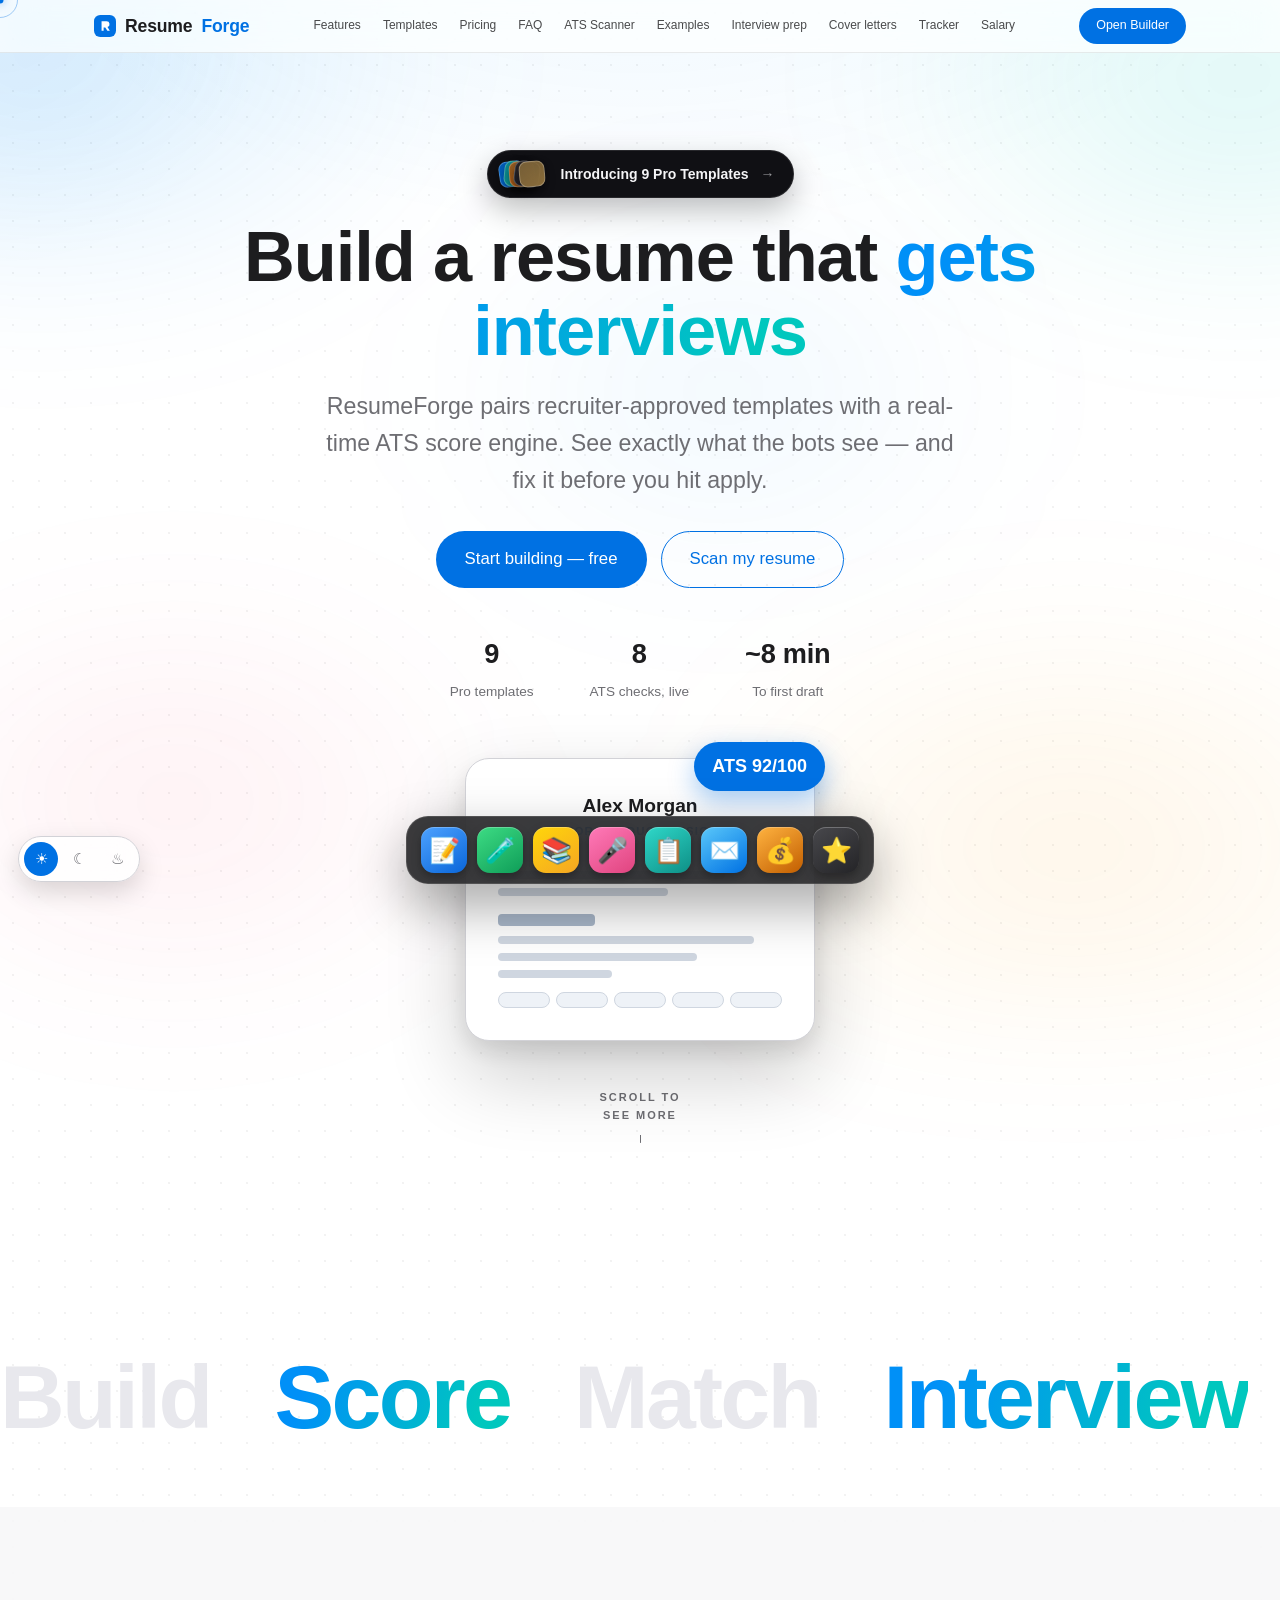
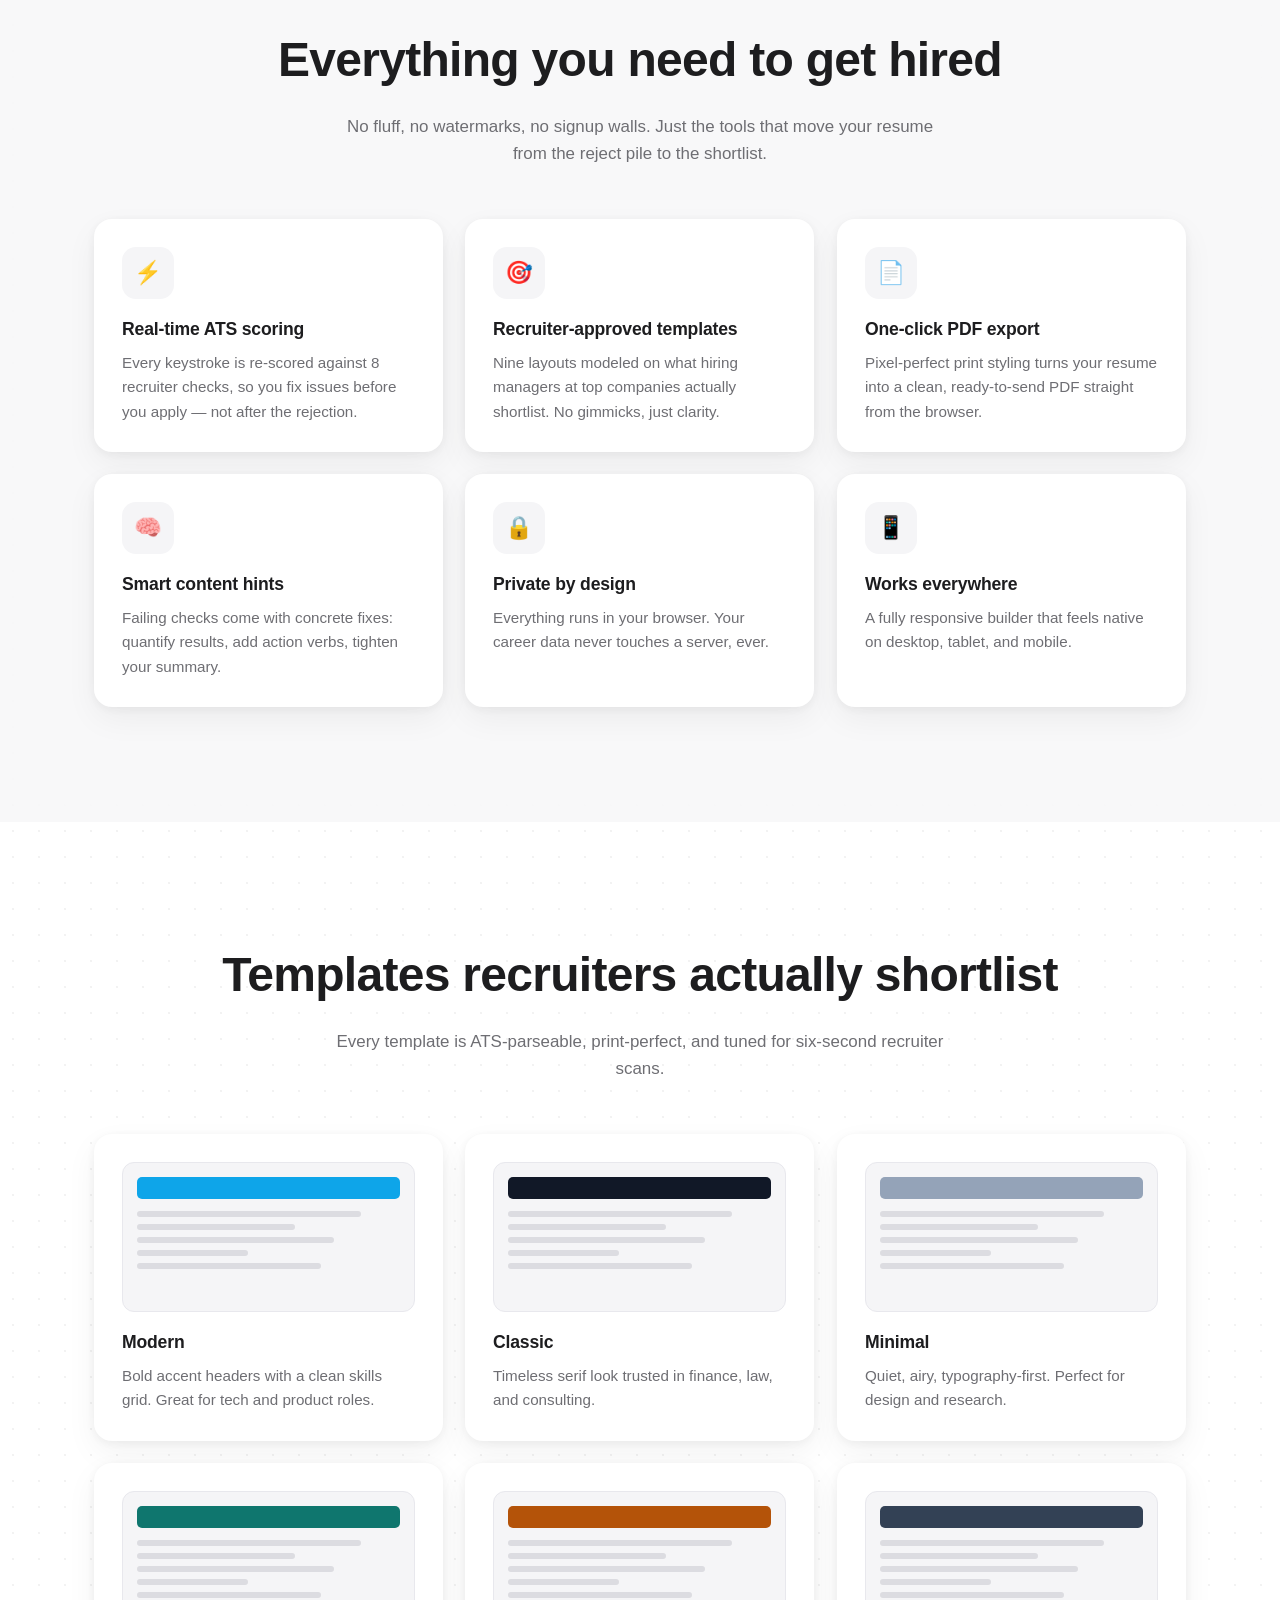
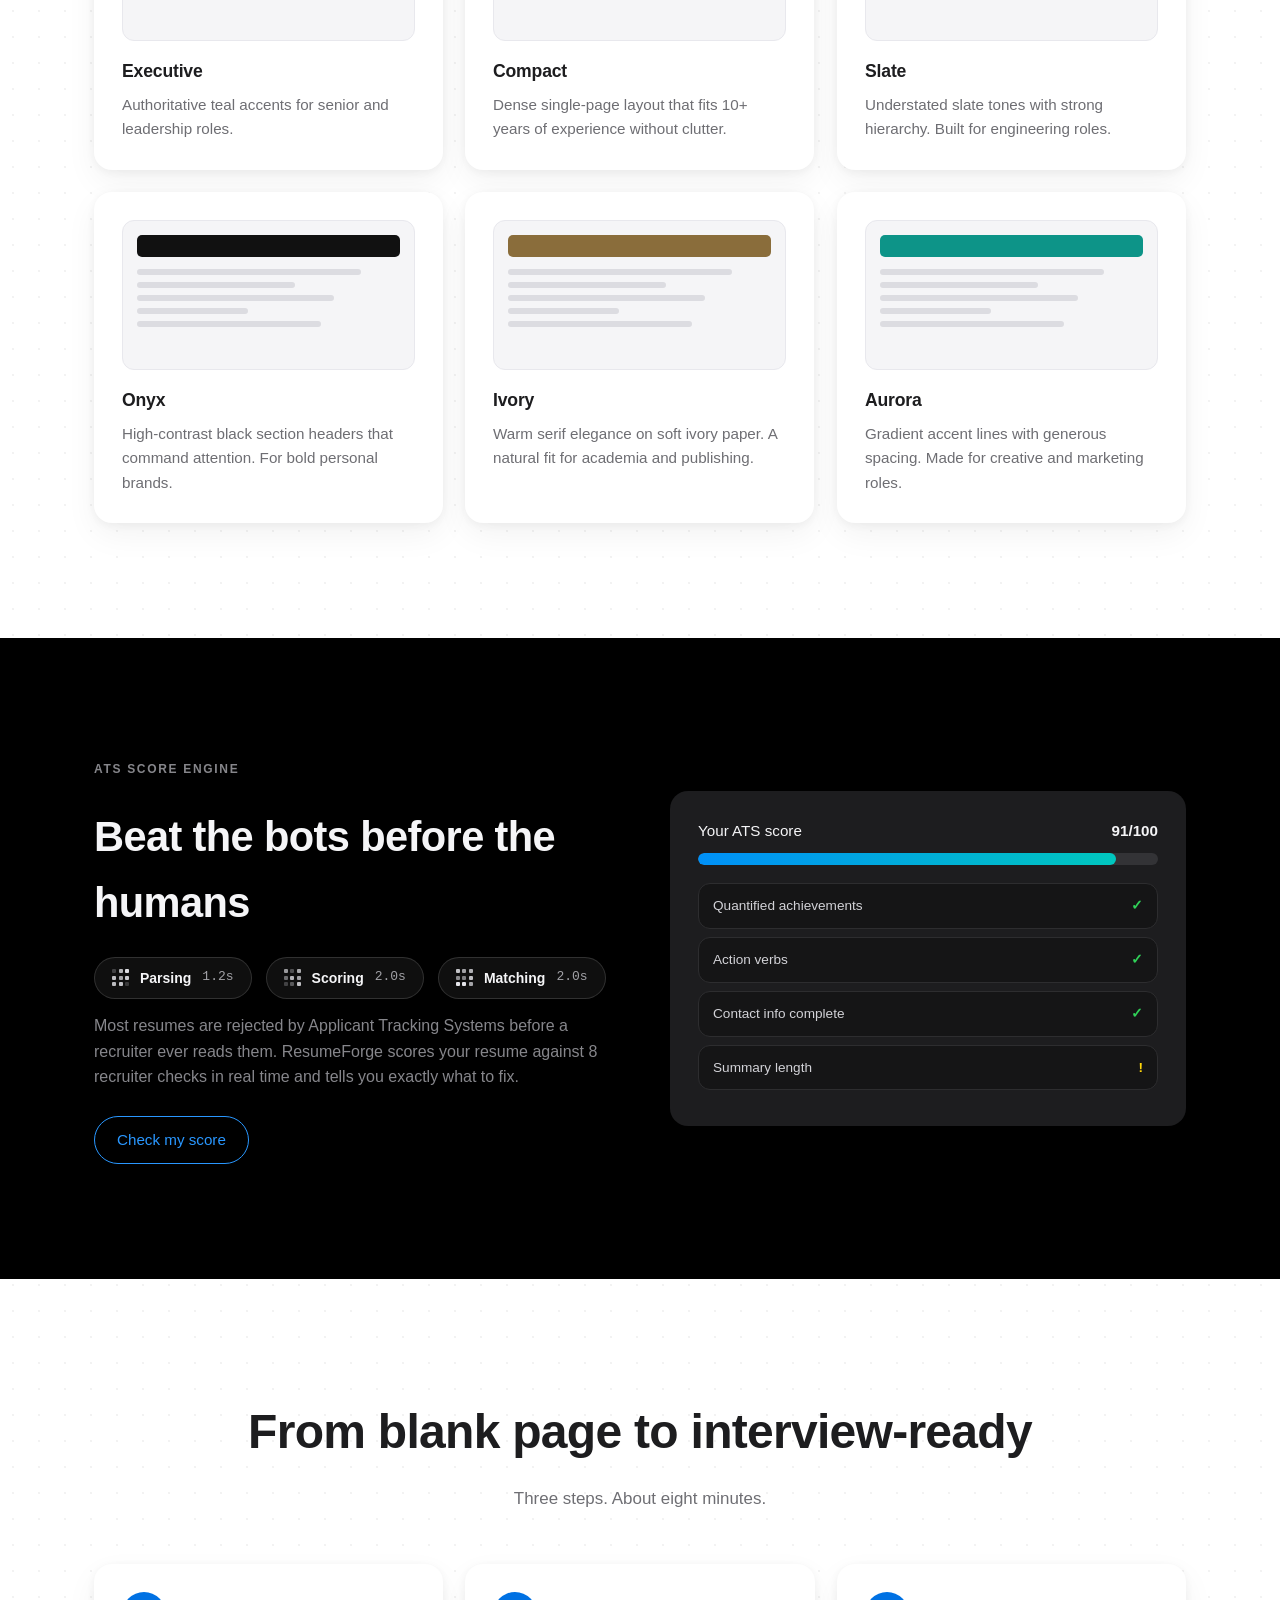
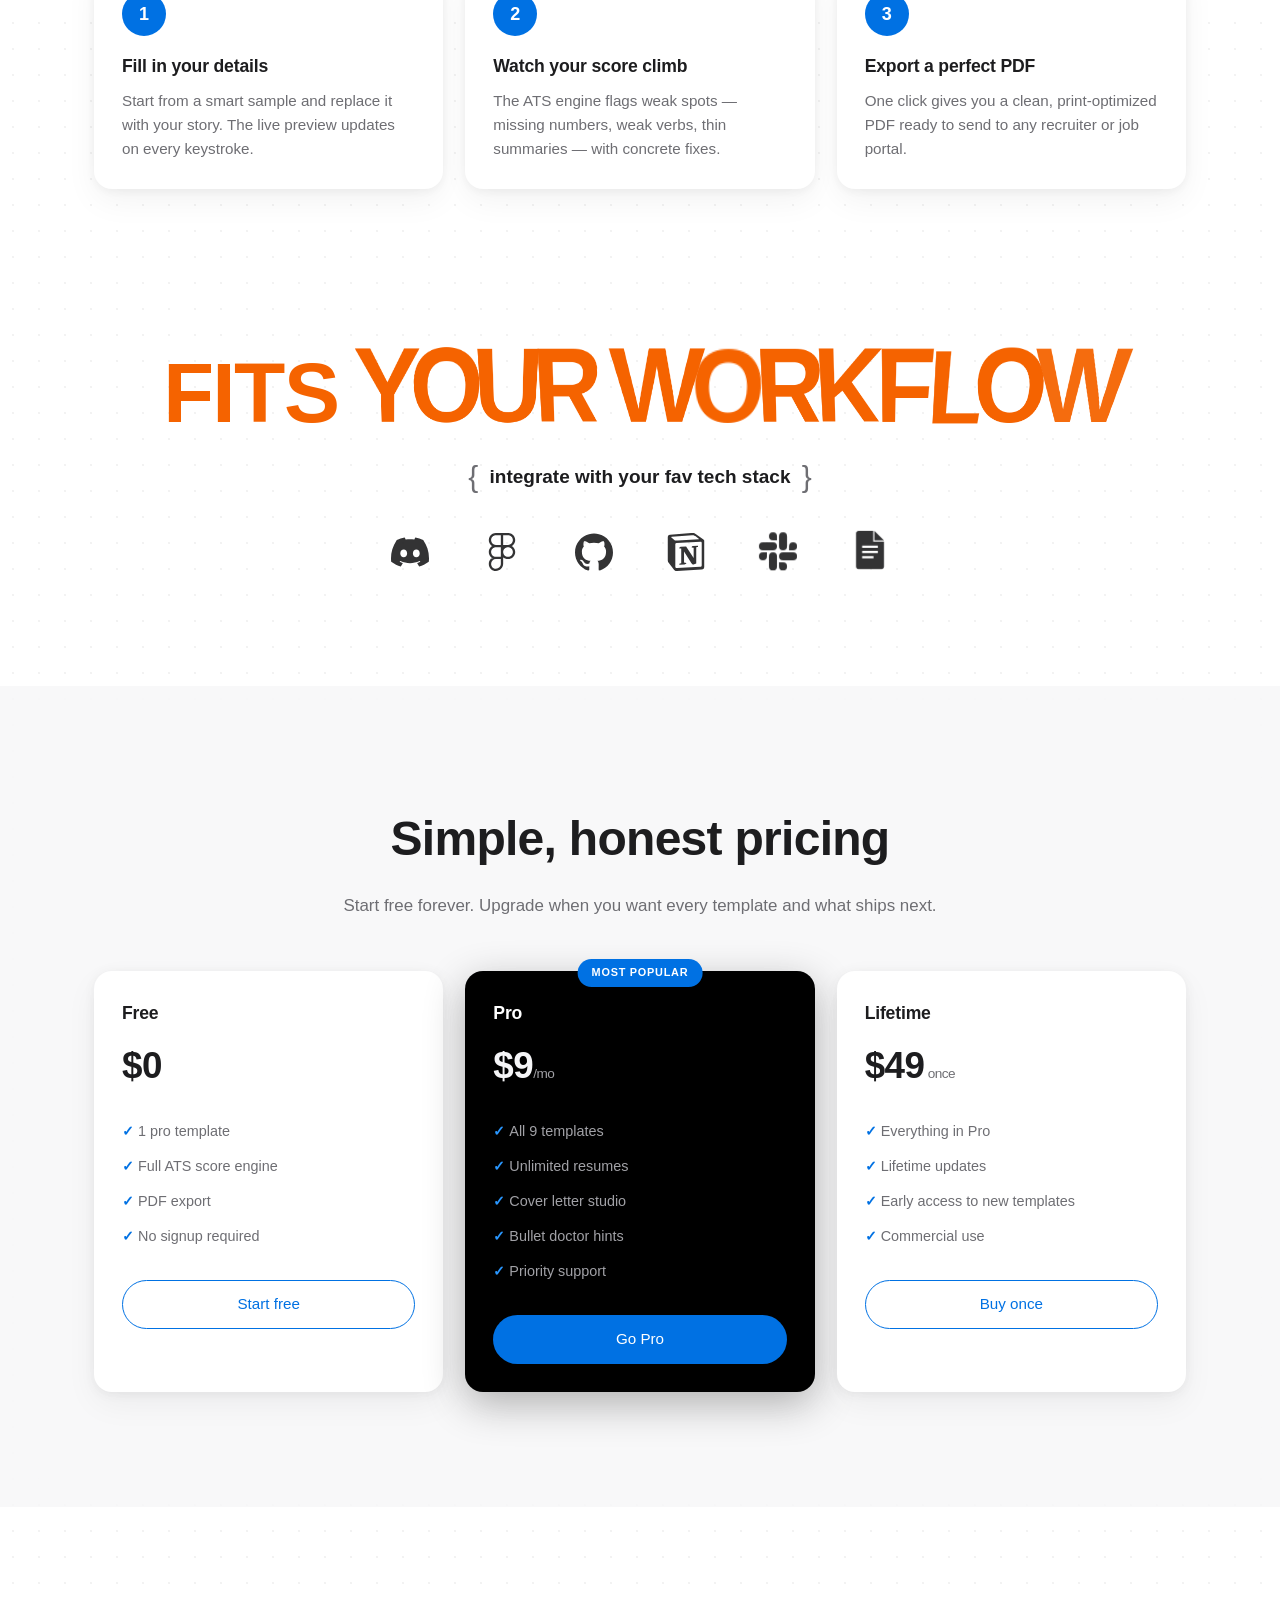
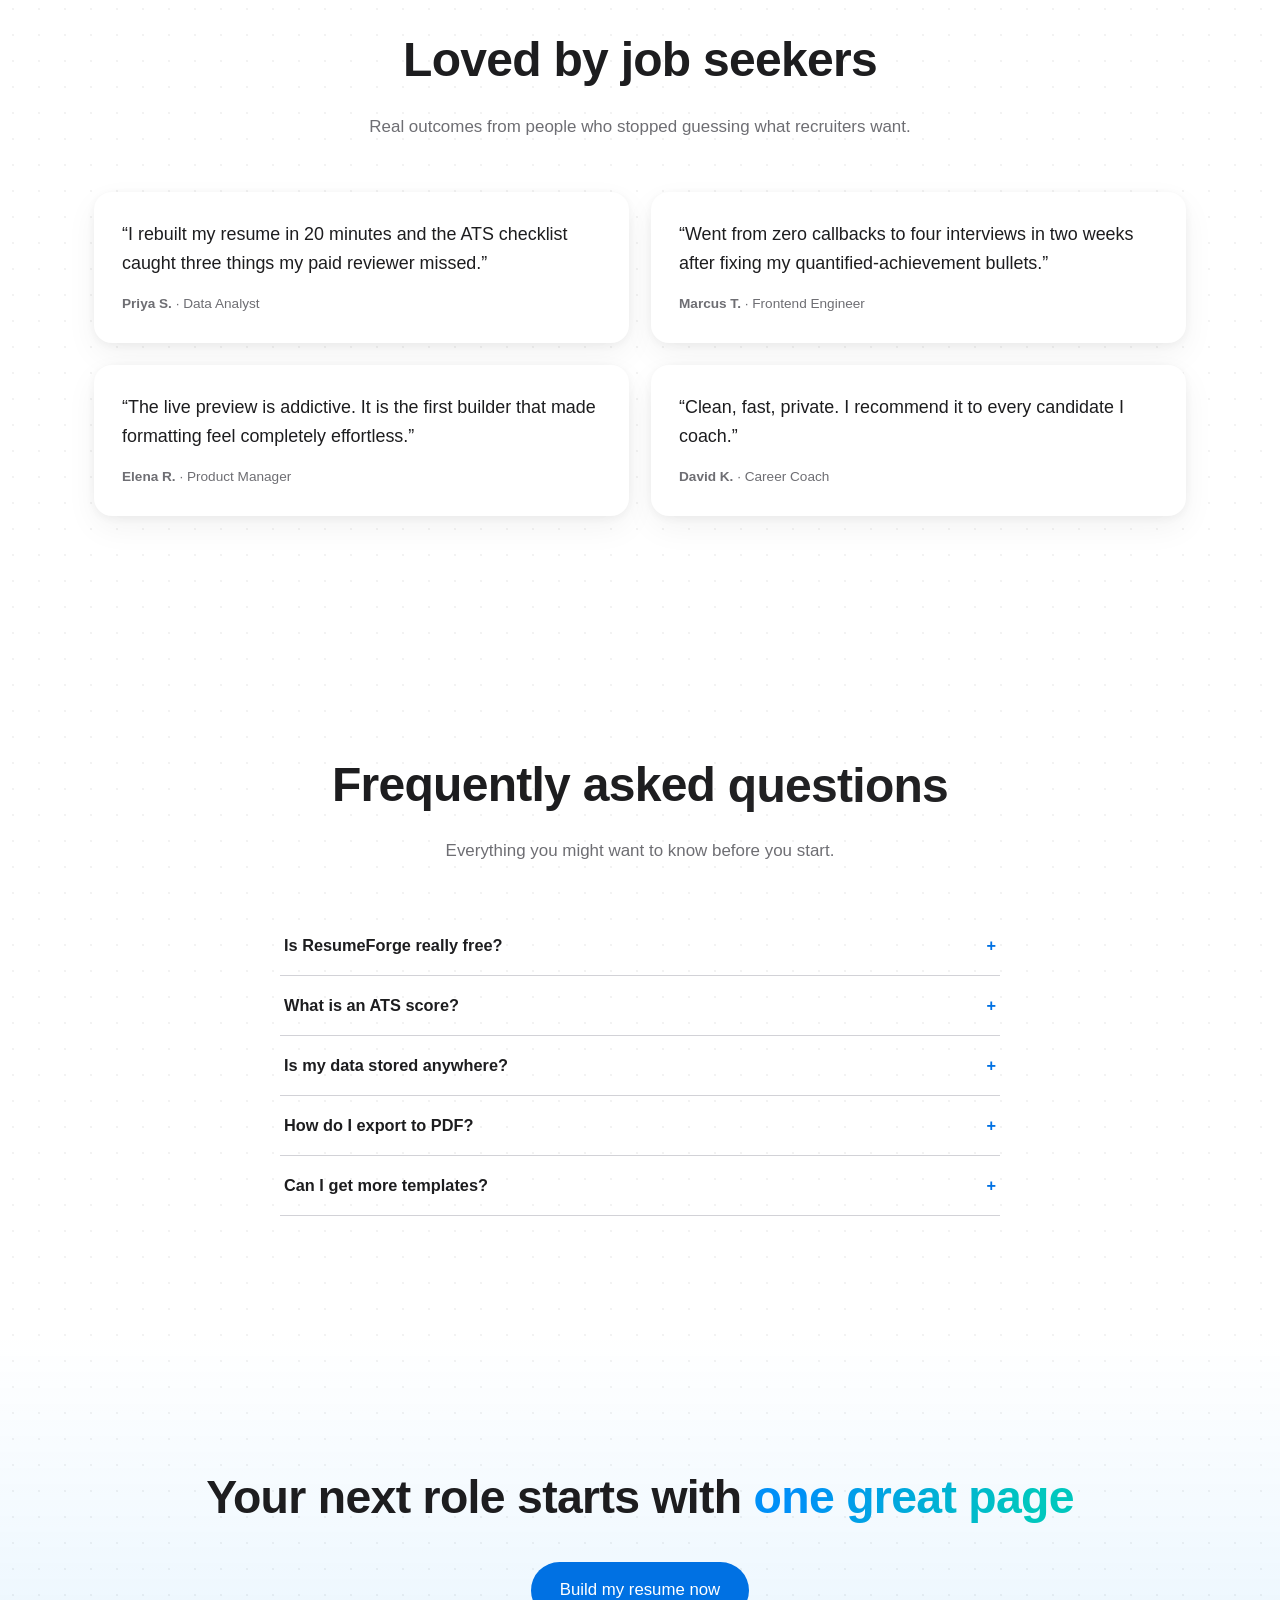
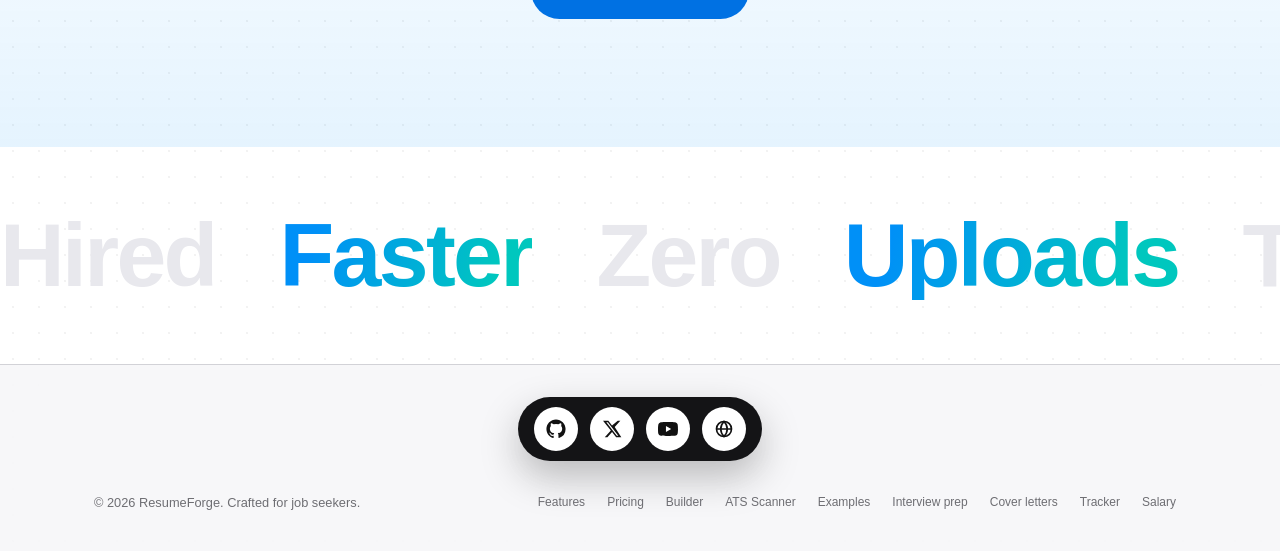
==== commit ea3eea95: "fix: remove legacy hero badge (CSS-uppercased text defeated case-sensitive matcher)" ====
--- a/index.html
+++ b/index.html
@@ -35,7 +35,7 @@
 <header class="hero">
 <div class="container hero-inner">
 <div class="hero-copy reveal in">
-<span class="badge">New · Upload &amp; scan your resume</span>
+
 <h1>Build a resume that <span class="grad">gets interviews</span></h1>
 <p class="lead">ResumeForge pairs recruiter-approved templates with a real-time ATS score engine. See exactly what the bots see — and fix it before you hit apply.</p>
 <div class="hero-cta">
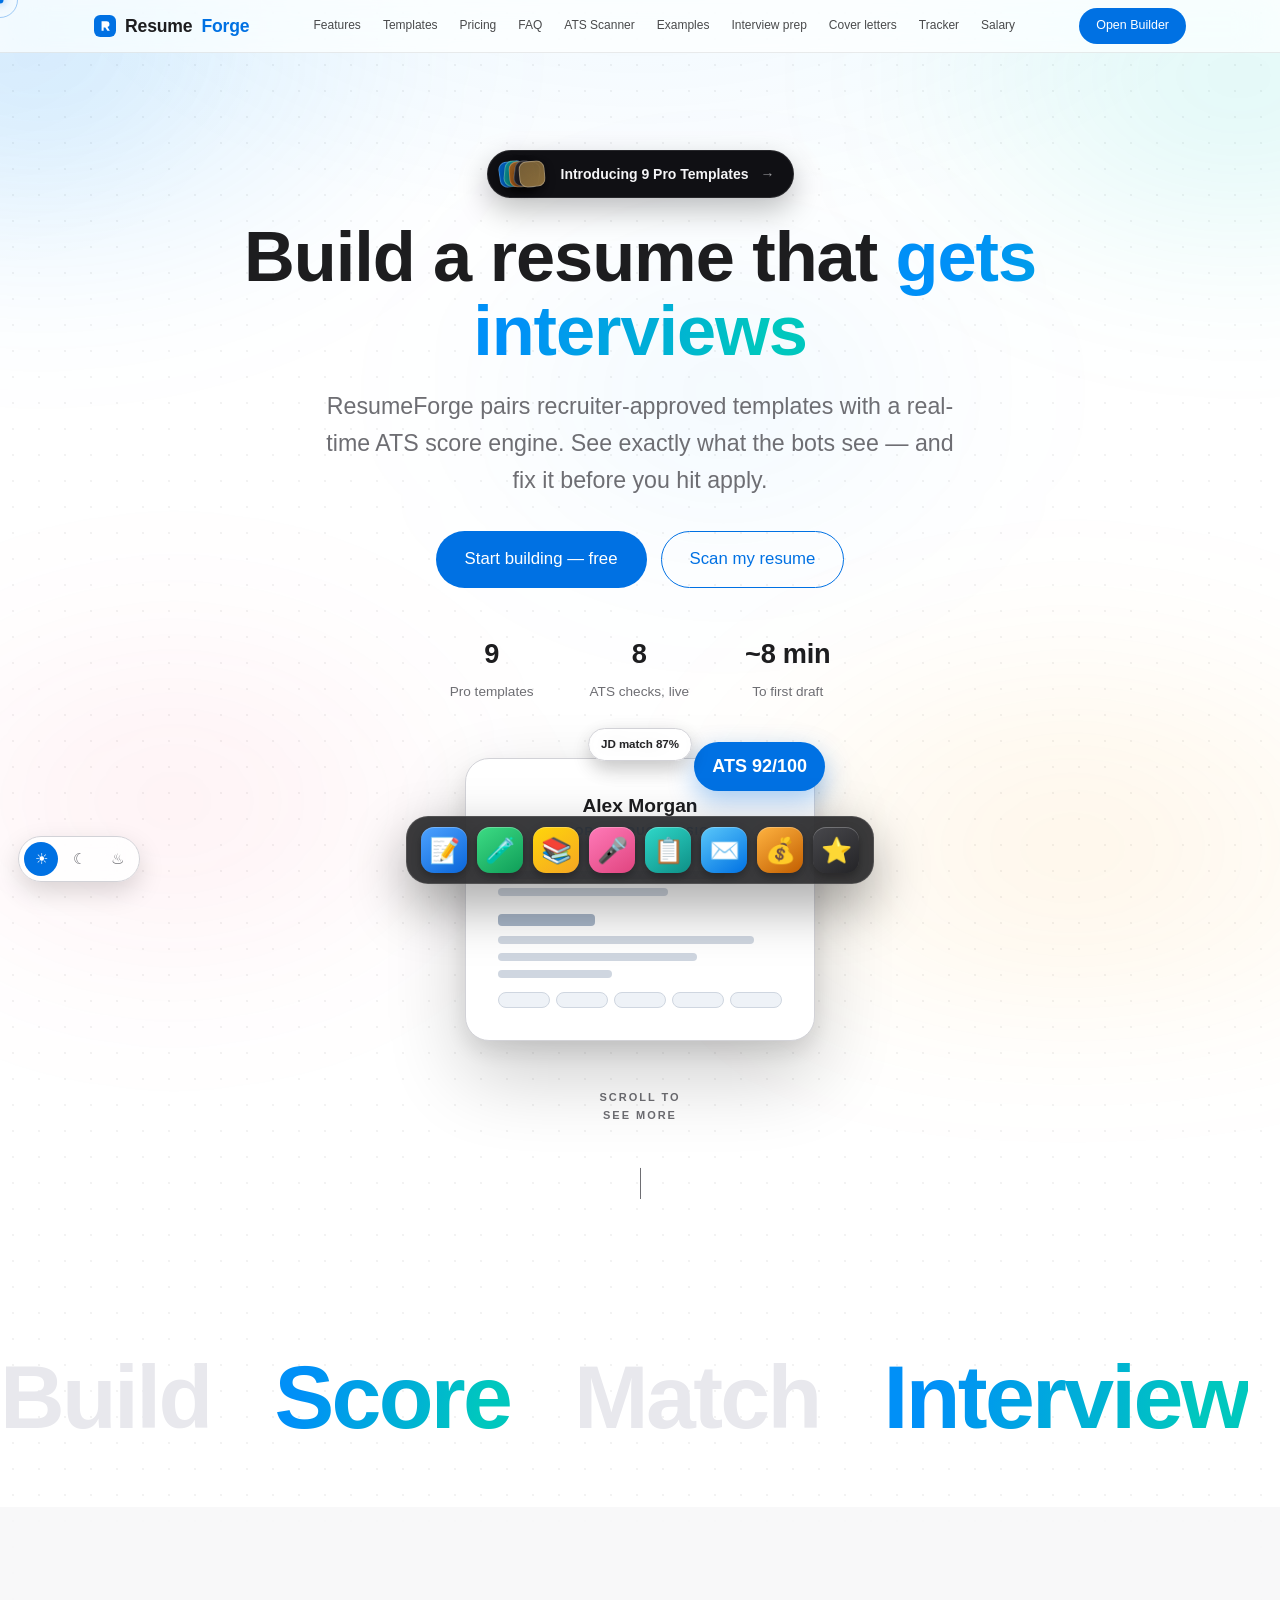
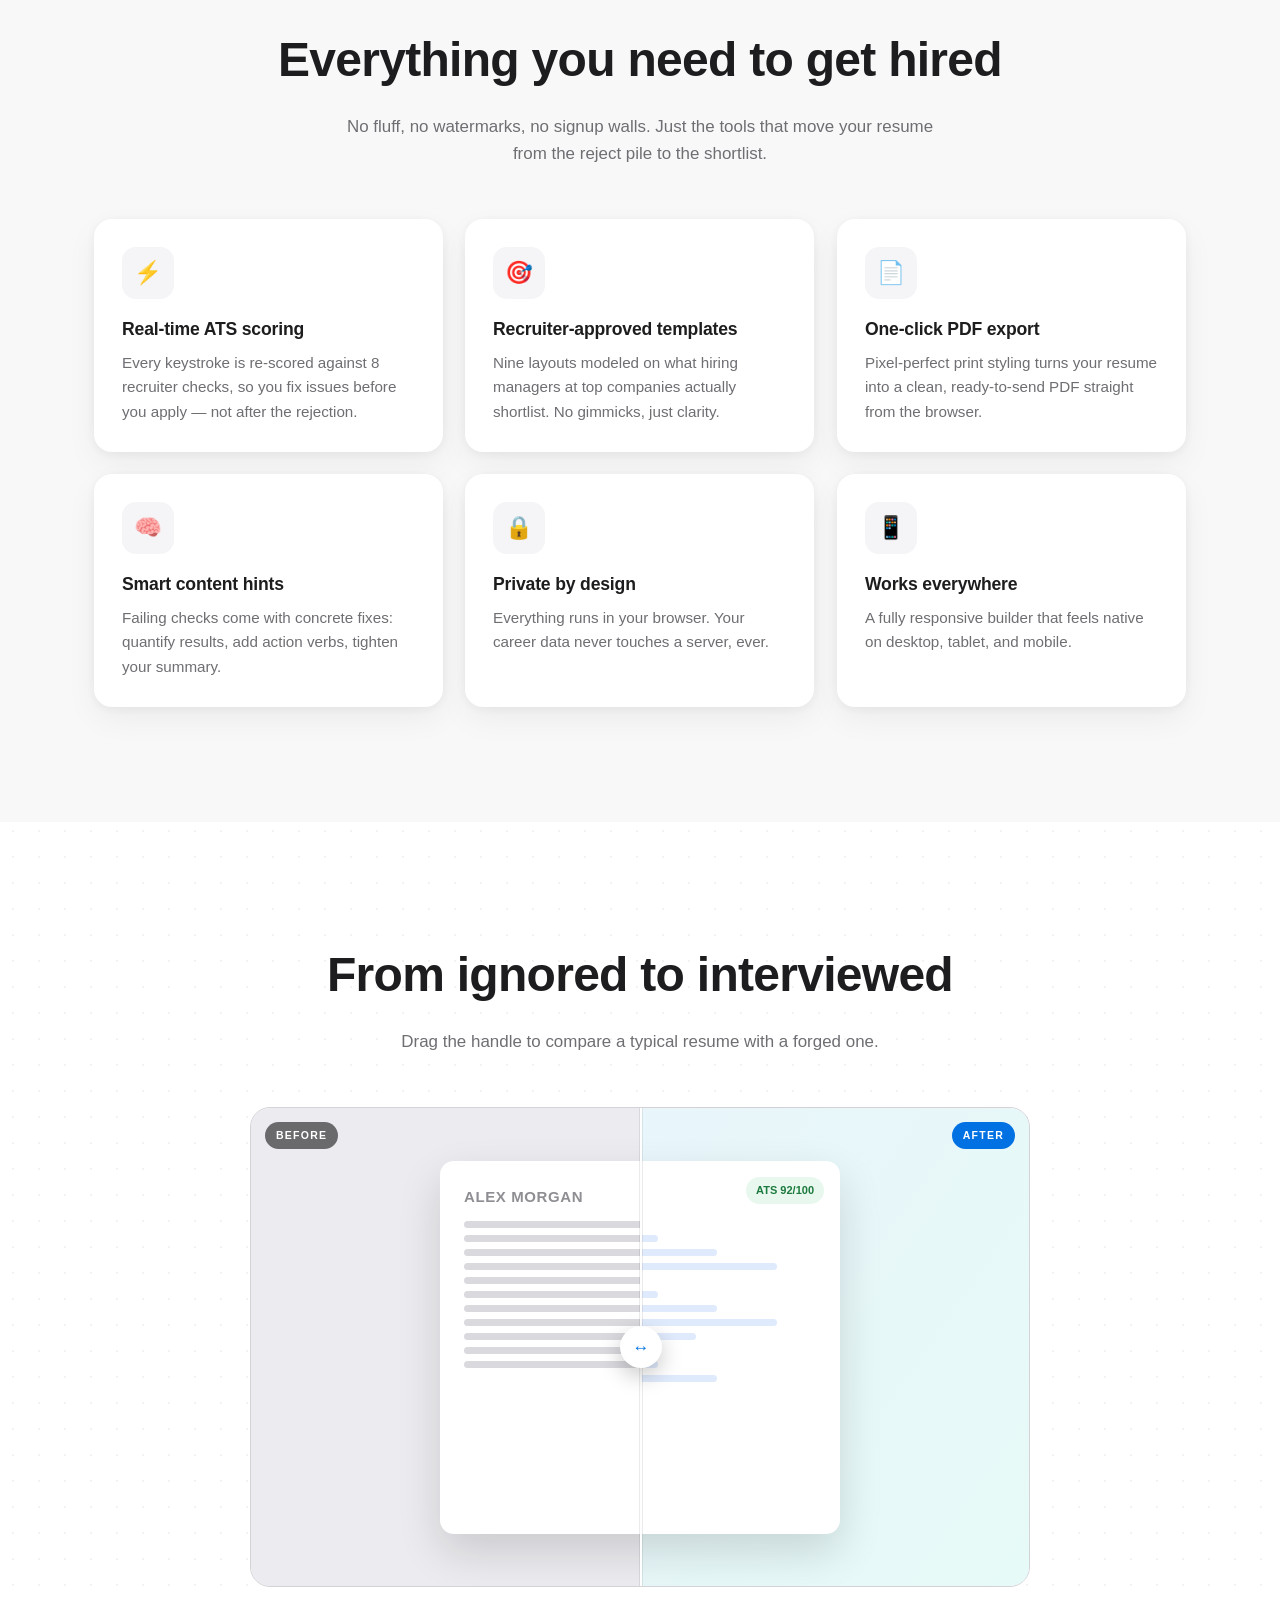
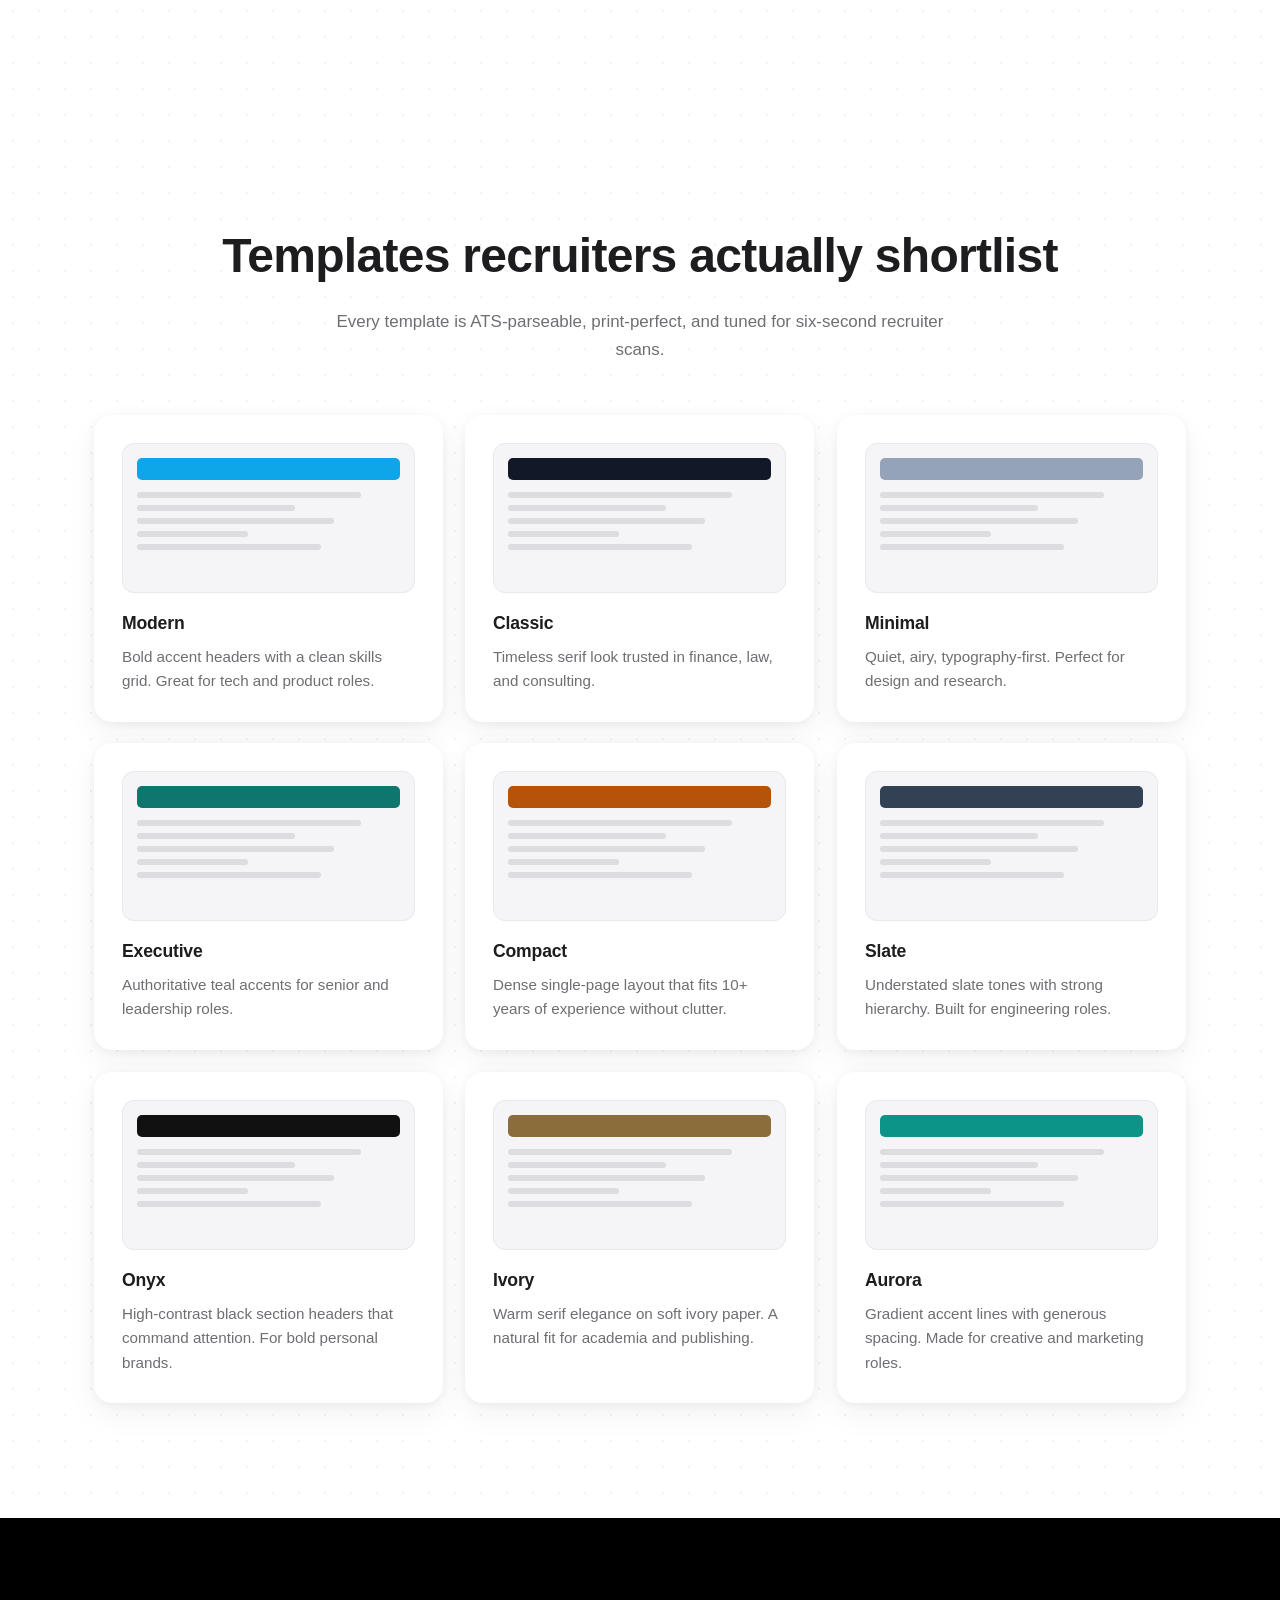
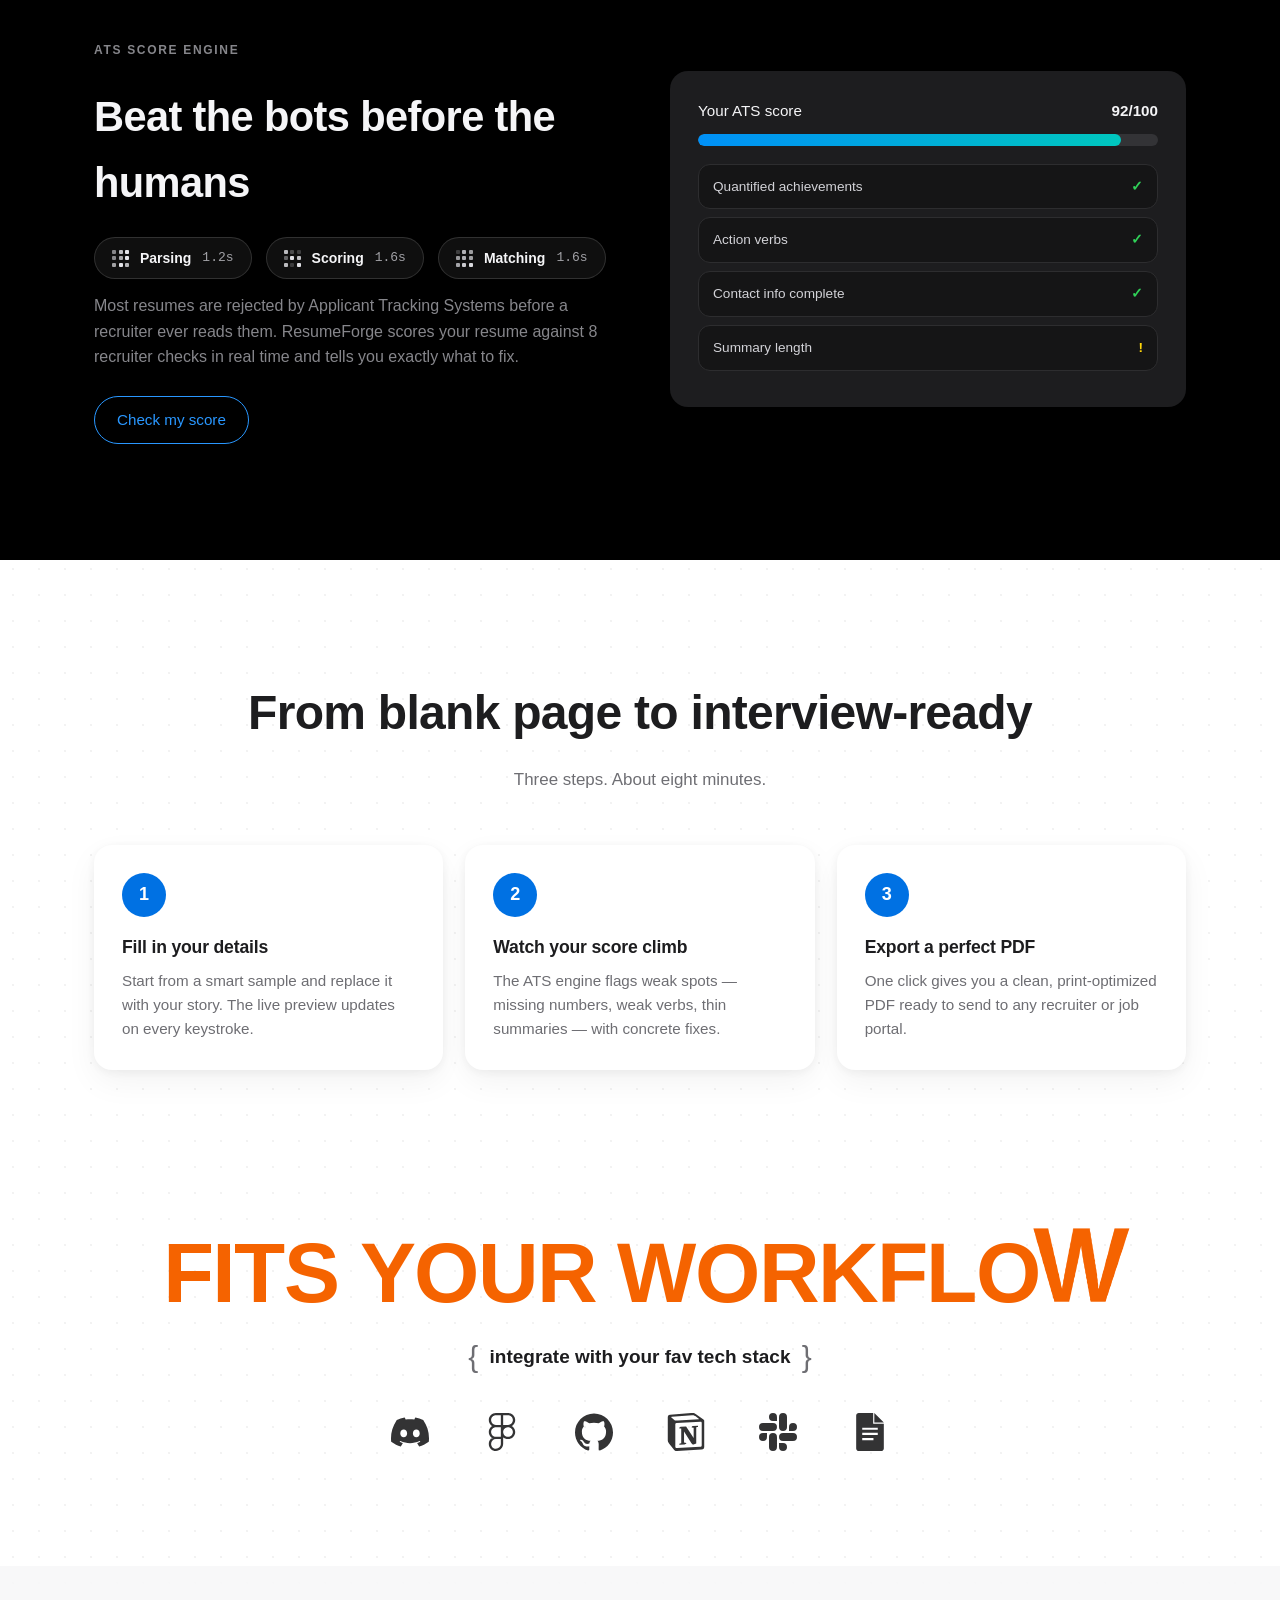
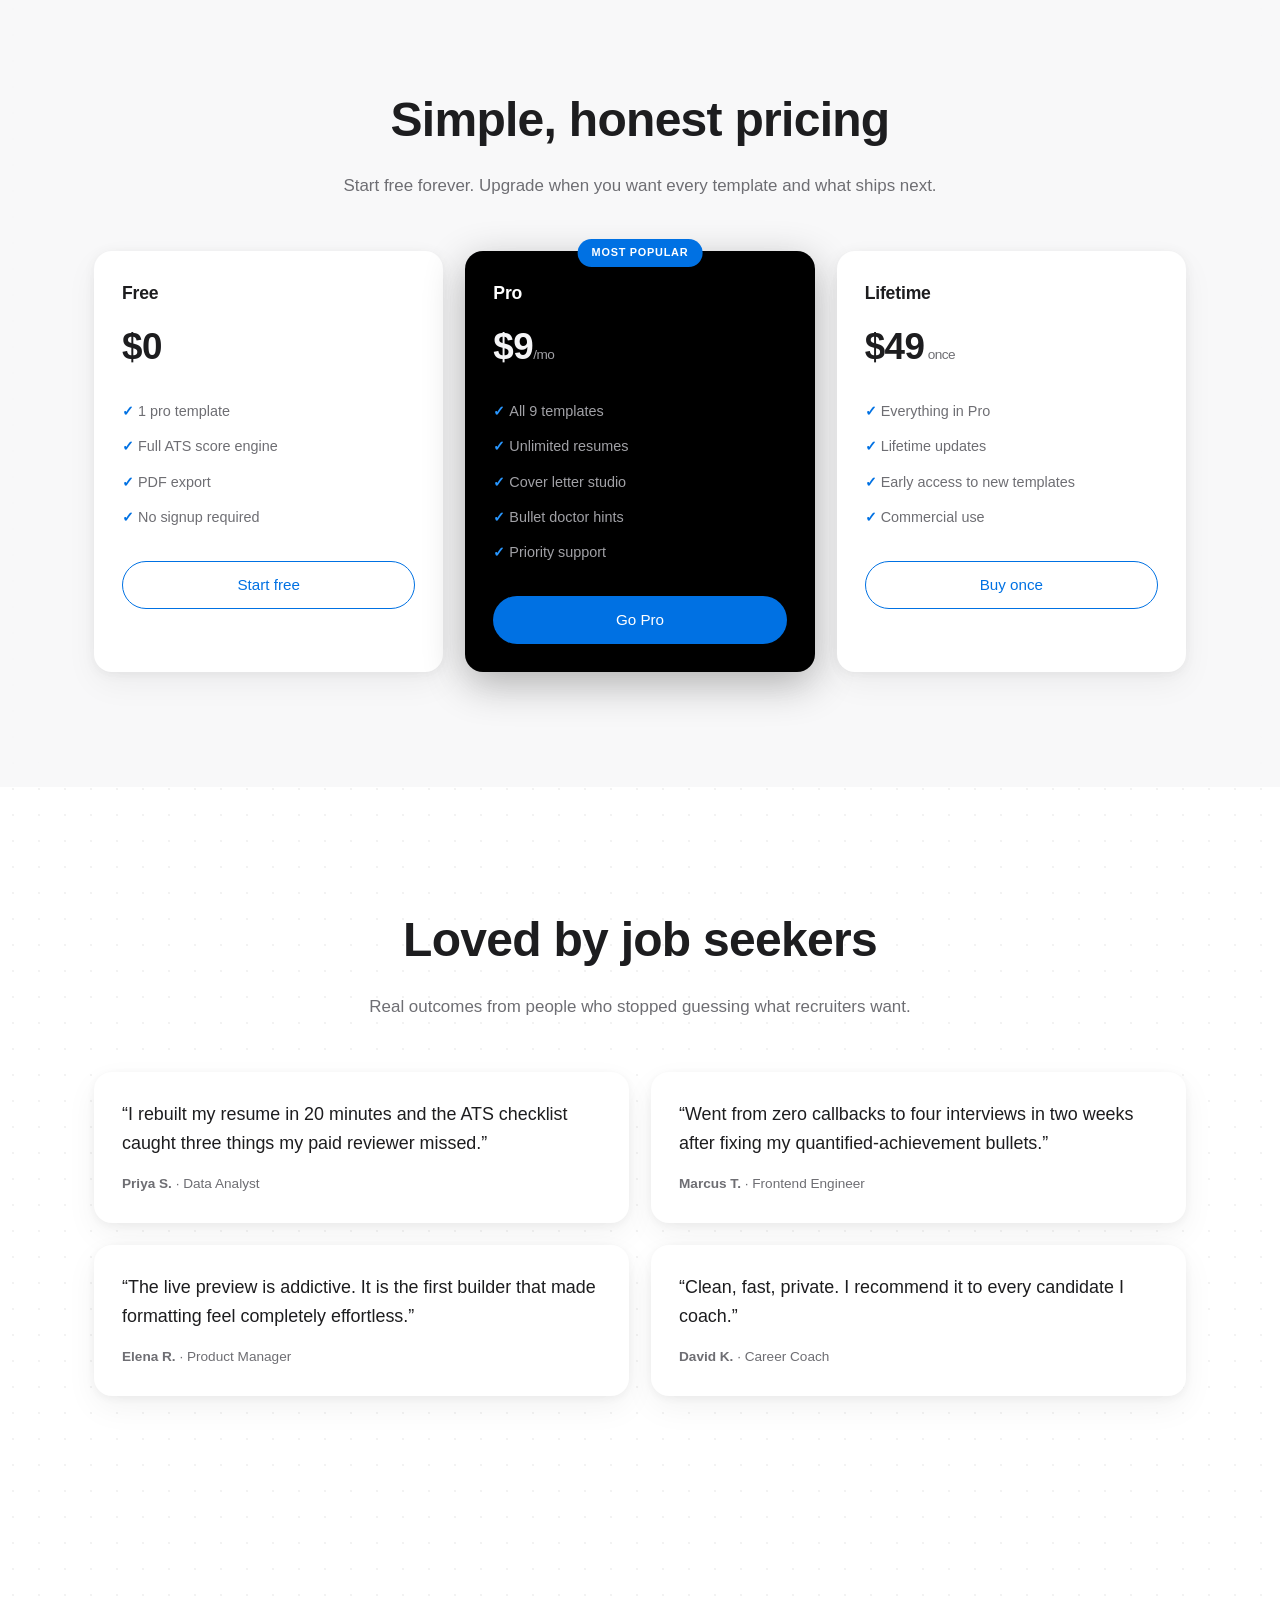
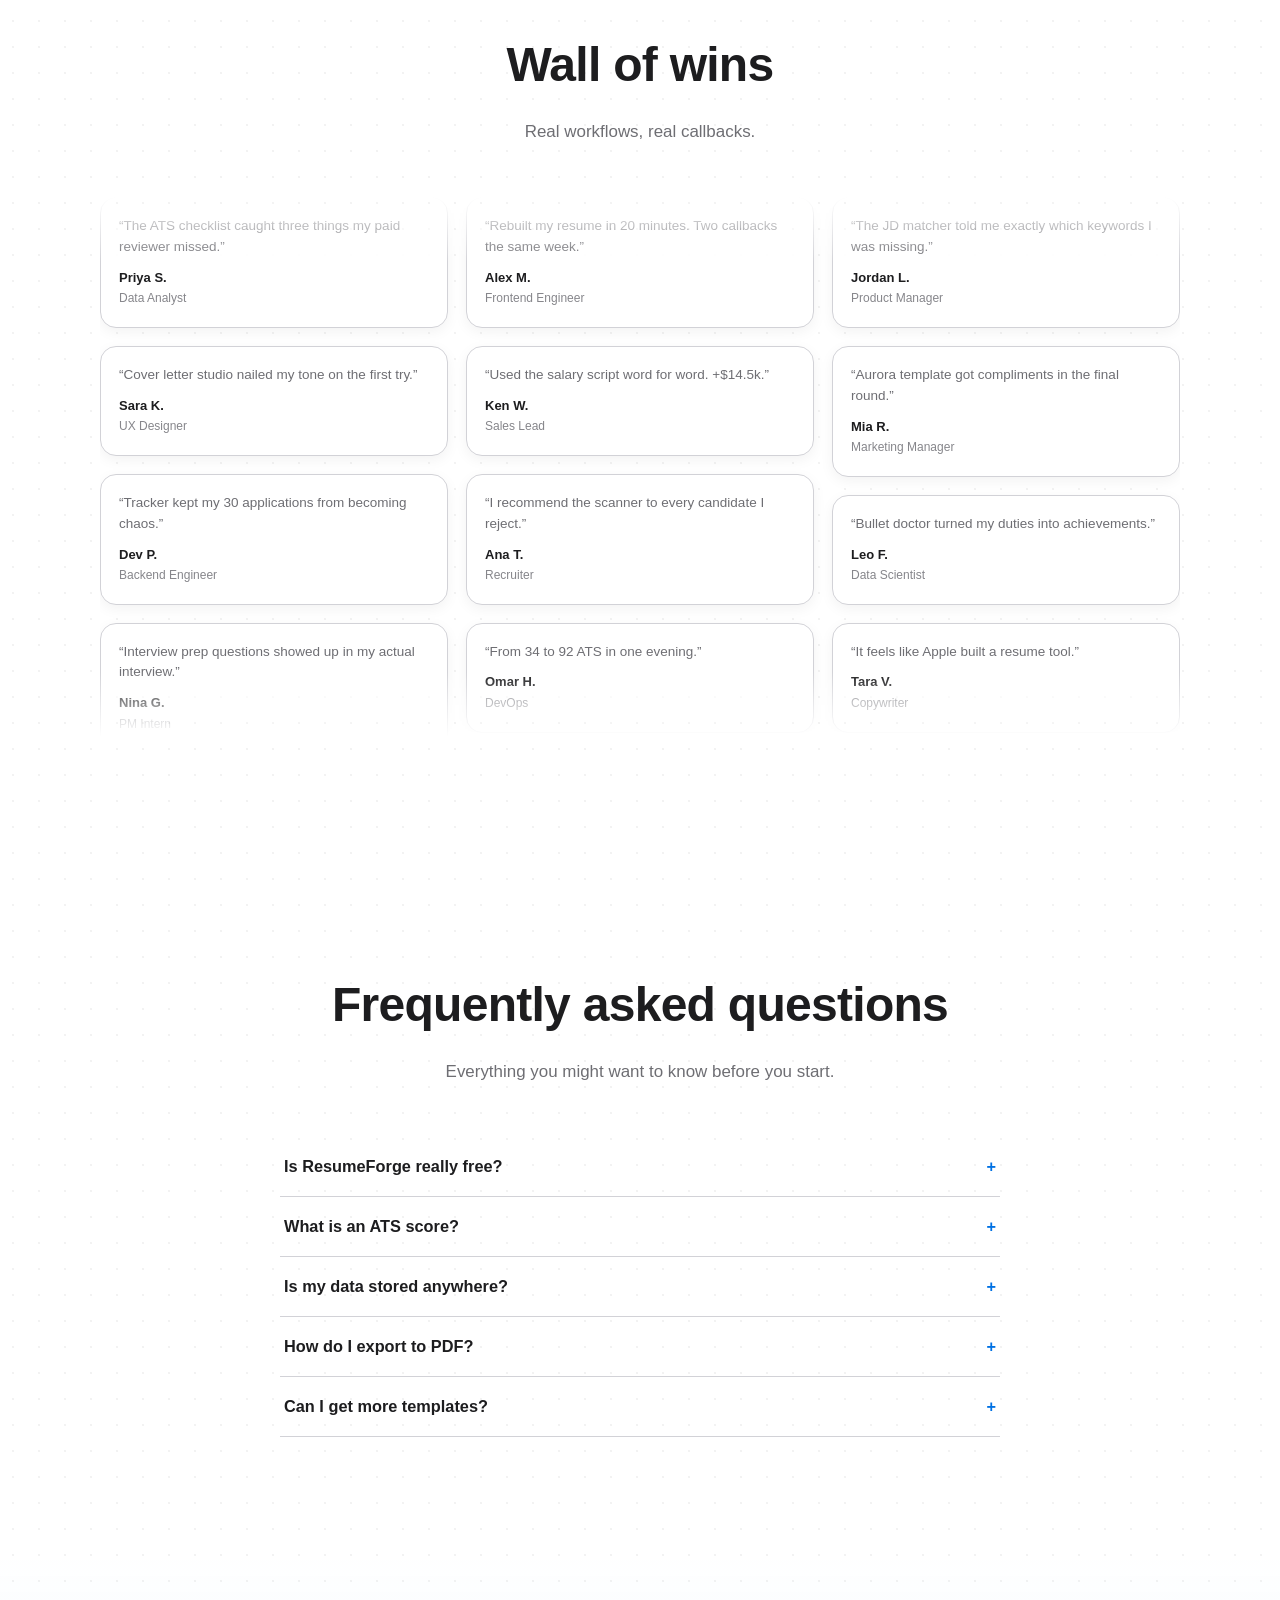
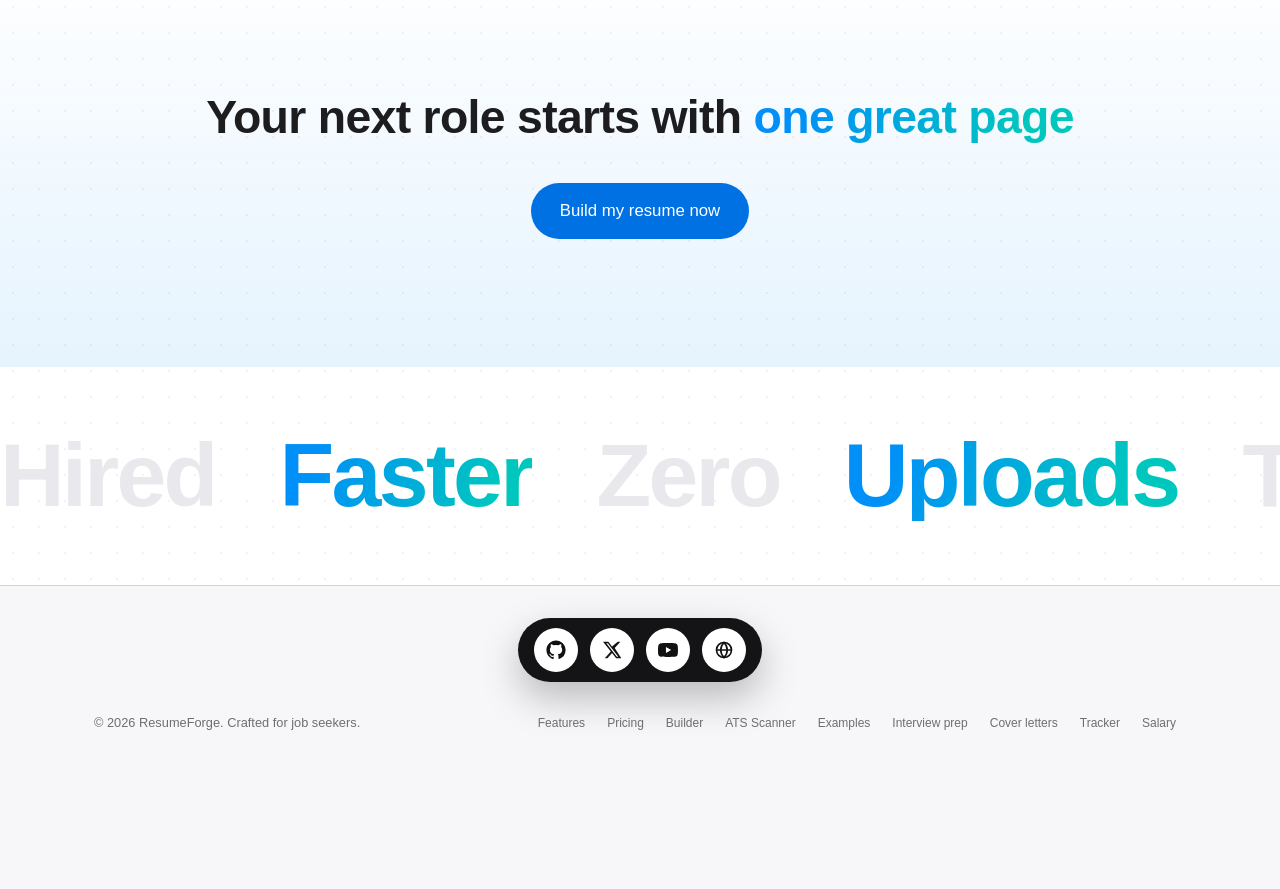
==== commit 17f63b68: "fix: warm/dark popular card contrast, footer dock clearance, cookie theme persistence, cross-page an" ====
--- a/index.html
+++ b/index.html
@@ -13,7 +13,7 @@
 <meta property="og:description" content="Recruiter-approved templates + a real-time ATS score engine. Free, private, in your browser.">
 <meta property="og:type" content="website">
 <meta name="theme-color" content="#ffffff">
-<link rel="stylesheet" href="css/components.css"></head>
+<link rel="stylesheet" href="css/components.css"><script src="js/theme.js"></script></head>
 <body>
 <nav class="nav">
 <div class="container nav-inner">
@@ -155,5 +155,5 @@
 <script src="js/data.js"></script>
 <script src="js/ats.js"></script>
 <script src="js/landing.js"></script>
-<script src="vendor/gsap.min.js"></script><script src="vendor/ScrollTrigger.min.js"></script><script src="js/fx.js"></script><script src="js/motion.js"></script><script src="js/dock.js"></script><script src="js/stacklogos.js"></script><script src="js/components.js"></script><script src="js/theme.js"></script></body>
+<script src="vendor/gsap.min.js"></script><script src="vendor/ScrollTrigger.min.js"></script><script src="js/fx.js"></script><script src="js/motion.js"></script><script src="js/dock.js"></script><script src="js/stacklogos.js"></script><script src="js/components.js"></script></body>
 </html>
--- a/css/base.css
+++ b/css/base.css
@@ -126,3 +126,8 @@
 html[data-theme=warm] .stat-chips span{background:#fffaf0;border-color:#e3d5bd}
 html[data-theme=warm] .doc-item{background:#fffaf0;border-color:#e3d5bd}
 html[data-theme=warm] .theme-pill{background:rgba(248,242,231,.85)}
+html[data-theme=dark] .price-card.popular{background:#000}
+html[data-theme=dark] .price-card.popular .plist li{color:#a1a1a6}
+html[data-theme=warm] .price-card.popular{background:#241a0e;box-shadow:0 12px 40px rgba(97,66,22,.35)}
+html[data-theme=warm] .price-card.popular h3,html[data-theme=warm] .price-card.popular .price{color:#fff}
+html[data-theme=warm] .price-card.popular .plist li{color:#cbbfa4}
--- a/css/landing.css
+++ b/css/landing.css
@@ -72,7 +72,8 @@
 .faq-item.open .faq-a{max-height:240px;padding-bottom:20px}
 .cta-band{text-align:center;padding:clamp(90px,10vw,140px) 0;background:linear-gradient(180deg,rgba(255,255,255,0),rgba(0,144,247,.10))}
 .cta-band h2{font-size:clamp(1.9rem,1rem + 2.8vw,2.9rem);letter-spacing:-.015em;margin-bottom:28px;font-weight:700}
-footer{background:rgba(245,245,247,.75);backdrop-filter:blur(20px);-webkit-backdrop-filter:blur(20px);border-top:1px solid #d2d2d7;padding:32px 0;color:var(--muted);font-size:.8rem}
+footer{background:rgba(245,245,247,.75);backdrop-filter:blur(20px);-webkit-backdrop-filter:blur(20px);border-top:1px solid #d2d2d7;padding:32px 0 150px;color:var(--muted);font-size:.8rem}
+@media(max-width:900px){footer{padding-bottom:60px}}
 .foot-inner{display:flex;justify-content:space-between;flex-wrap:wrap;gap:12px;align-items:center}
 footer .nav-links a{color:var(--muted);opacity:1}
 footer .nav-links a:hover{color:var(--text)}
--- a/css/components.css
+++ b/css/components.css
@@ -41,3 +41,72 @@
 html[data-theme=warm] .flip-big{color:#bf5b16}
 html[data-theme=warm] .stack-logos{color:#2f2416}
 @media(max-width:760px){.ann-pill{gap:9px;font-size:12.5px;padding:8px 14px 8px 9px}.flip-big{letter-spacing:0}}
+#pgbar{position:fixed;top:0;left:0;height:3px;width:0;background:var(--grad);z-index:400;border-radius:0 2px 2px 0;pointer-events:none}
+.spot{position:relative}
+.spot-glow{position:absolute;inset:0;border-radius:inherit;pointer-events:none;opacity:0;transition:opacity .35s;background:radial-gradient(240px circle at var(--mx,50%) var(--my,50%),rgba(0,113,227,.11),transparent 65%);z-index:2}
+.spot:hover .spot-glow{opacity:1}
+html[data-theme=dark] .spot-glow{background:radial-gradient(240px circle at var(--mx,50%) var(--my,50%),rgba(0,144,247,.16),transparent 65%)}
+html[data-theme=warm] .spot-glow{background:radial-gradient(240px circle at var(--mx,50%) var(--my,50%),rgba(191,91,22,.12),transparent 65%)}
+.rotor{display:inline-block;perspective:420px}
+.rotor-word{display:inline-block;transition:transform .45s cubic-bezier(.22,1,.36,1),opacity .45s;transform-origin:50% 50%;backface-visibility:hidden;background:var(--grad);-webkit-background-clip:text;background-clip:text;-webkit-text-fill-color:transparent}
+.rotor-word.out{transform:translateY(-60%) rotateX(75deg);opacity:0}
+.rotor-word.pre{transition:none;transform:translateY(60%) rotateX(-75deg);opacity:0}
+.btn-primary{position:relative;overflow:hidden}
+.btn-primary::after{content:'';position:absolute;top:0;left:-80%;width:50%;height:100%;background:linear-gradient(100deg,transparent,rgba(255,255,255,.42),transparent);transform:skewX(-18deg);animation:btnshine 4.2s ease-in-out infinite;pointer-events:none}
+@keyframes btnshine{0%{left:-80%}18%{left:130%}100%{left:130%}}
+#toasts{position:fixed;right:22px;bottom:96px;z-index:320;display:flex;flex-direction:column;gap:10px;pointer-events:none}
+.toast{display:flex;align-items:center;gap:11px;background:rgba(255,255,255,.88);backdrop-filter:blur(16px);-webkit-backdrop-filter:blur(16px);border:1px solid var(--border);border-radius:16px;padding:11px 16px;box-shadow:0 14px 34px rgba(0,0,0,.16);max-width:330px;transform:translateX(120%);opacity:0;transition:transform .55s cubic-bezier(.22,1.4,.36,1),opacity .4s}
+.toast.on{transform:none;opacity:1}
+.t-av{width:34px;height:34px;border-radius:50%;color:#fff;font-weight:700;display:flex;align-items:center;justify-content:center;flex:none;font-size:15px}
+.t-tx{font-size:13px;line-height:1.45;color:var(--muted)}
+.t-tx strong{color:var(--text)}
+.t-tx em{display:block;font-style:normal;font-size:11px;color:var(--faint);margin-top:1px}
+html[data-theme=dark] .toast{background:rgba(27,27,32,.88)}
+html[data-theme=warm] .toast{background:rgba(255,250,240,.9)}
+@media(max-width:760px){#toasts{right:10px;bottom:84px}.toast{max-width:250px}}
+.compare-sec{text-align:center}
+.compare{position:relative;max-width:780px;height:clamp(380px,54vw,480px);margin:34px auto 0;border:1px solid var(--border);border-radius:20px;overflow:hidden;cursor:ew-resize;user-select:none;-webkit-user-select:none;touch-action:pan-y;background:#f5f5f7}
+.cmp-side{position:absolute;inset:0;display:flex;align-items:center;justify-content:center}
+.cmp-before{background:#ececf0}
+.cmp-after{background:linear-gradient(125deg,#eaf3fd,#e6faf7)}
+.cmp-paper{width:min(400px,70%);height:78%;background:#fff;border-radius:14px;box-shadow:0 18px 44px rgba(0,0,0,.14);padding:24px;position:relative;text-align:left;overflow:hidden}
+.cmp-name{display:block;font-size:15px;font-weight:800;letter-spacing:.04em;color:#1d1d1f;margin-bottom:12px}
+.cmp-name.dim{color:#8e8e93}
+.cmp-paper i{display:block;height:7px;border-radius:4px;margin:7px 0}
+.bl{background:#d9d9de}
+.al{background:#dfeafc}
+.ah{background:linear-gradient(90deg,#0071e3,#00c7be);width:34%!important;height:8px;margin:14px 0 8px;border-radius:4px;display:block}
+.cmp-chip{position:absolute;top:16px;right:16px;font-size:11px;font-weight:800;padding:5px 10px;border-radius:999px}
+.cmp-chip.bad{background:#fdecec;color:#c0392b}
+.cmp-chip.good{background:#e8f8ee;color:#1d7a3e}
+.cmp-tag{position:absolute;top:14px;font-size:10.5px;font-weight:800;letter-spacing:.12em;padding:5px 11px;border-radius:999px;z-index:3}
+.cmp-tag.tl{left:14px;background:rgba(0,0,0,.55);color:#fff}
+.cmp-tag.tr{right:14px;background:var(--blue);color:#fff}
+.cmp-handle{position:absolute;top:0;bottom:0;left:50%;width:2px;background:#fff;box-shadow:0 0 0 1px rgba(0,0,0,.08);z-index:4;pointer-events:none}
+.cmp-handle span{position:absolute;top:50%;left:50%;transform:translate(-50%,-50%);width:42px;height:42px;border-radius:50%;background:#fff;box-shadow:0 8px 22px rgba(0,0,0,.22);display:flex;align-items:center;justify-content:center;font-size:17px;color:var(--blue);font-weight:700}
+html[data-theme=dark] .compare{background:#141419}
+html[data-theme=dark] .cmp-before{background:#1b1b20}
+html[data-theme=dark] .cmp-after{background:linear-gradient(125deg,#0f2338,#10312e)}
+html[data-theme=warm] .cmp-before{background:#efe5d2}
+html[data-theme=warm] .cmp-after{background:linear-gradient(125deg,#f7e8d0,#f3e9d6)}
+.wall-sec{text-align:center}
+.wall{display:grid;grid-template-columns:repeat(3,1fr);gap:18px;max-width:1080px;margin:30px auto 0;height:540px;overflow:hidden;-webkit-mask-image:linear-gradient(180deg,transparent,#000 12%,#000 88%,transparent);mask-image:linear-gradient(180deg,transparent,#000 12%,#000 88%,transparent)}
+.wall-col{display:flex;flex-direction:column;gap:18px;animation:wallup var(--wd,28s) linear infinite}
+.wall-col:nth-child(2){--wd:36s}
+.wall-col:nth-child(3){--wd:31s}
+.wall:hover .wall-col{animation-play-state:paused}
+@keyframes wallup{to{transform:translateY(-50%)}}
+.wall-card{background:#fff;border:1px solid var(--border);border-radius:16px;padding:18px;font-size:13.5px;line-height:1.55;color:var(--muted);box-shadow:0 4px 14px rgba(0,0,0,.05);text-align:left;flex:none}
+.wall-card strong{display:block;margin-top:10px;color:var(--text);font-size:13px}
+.wall-card em{font-style:normal;color:var(--faint);font-size:12px}
+html[data-theme=dark] .wall-card{background:#1b1b20}
+html[data-theme=warm] .wall-card{background:#fffaf0}
+@media(max-width:760px){.wall{grid-template-columns:1fr;height:420px}.wall-col:nth-child(2),.wall-col:nth-child(3){display:none}}
+.mock-wrap{position:relative}
+.orbit-ring{position:absolute;inset:-30px;animation:orbspin 18s linear infinite;pointer-events:none;z-index:6}
+.orbit-ring.r2{animation-delay:-9s}
+.orbit-chip{position:absolute;top:0;left:50%;transform:translateX(-50%);background:rgba(255,255,255,.92);backdrop-filter:blur(8px);-webkit-backdrop-filter:blur(8px);border:1px solid var(--border);border-radius:999px;padding:6px 12px;font-size:11.5px;font-weight:700;color:var(--text);box-shadow:0 8px 20px rgba(0,0,0,.12);white-space:nowrap;animation:orbspin 18s linear infinite reverse}
+.orbit-ring.r2 .orbit-chip{animation-delay:-9s}
+@keyframes orbspin{to{transform:rotate(360deg)}}
+html[data-theme=dark] .orbit-chip{background:rgba(27,27,32,.92)}
+@media(max-width:900px){.orbit-ring{display:none}}
